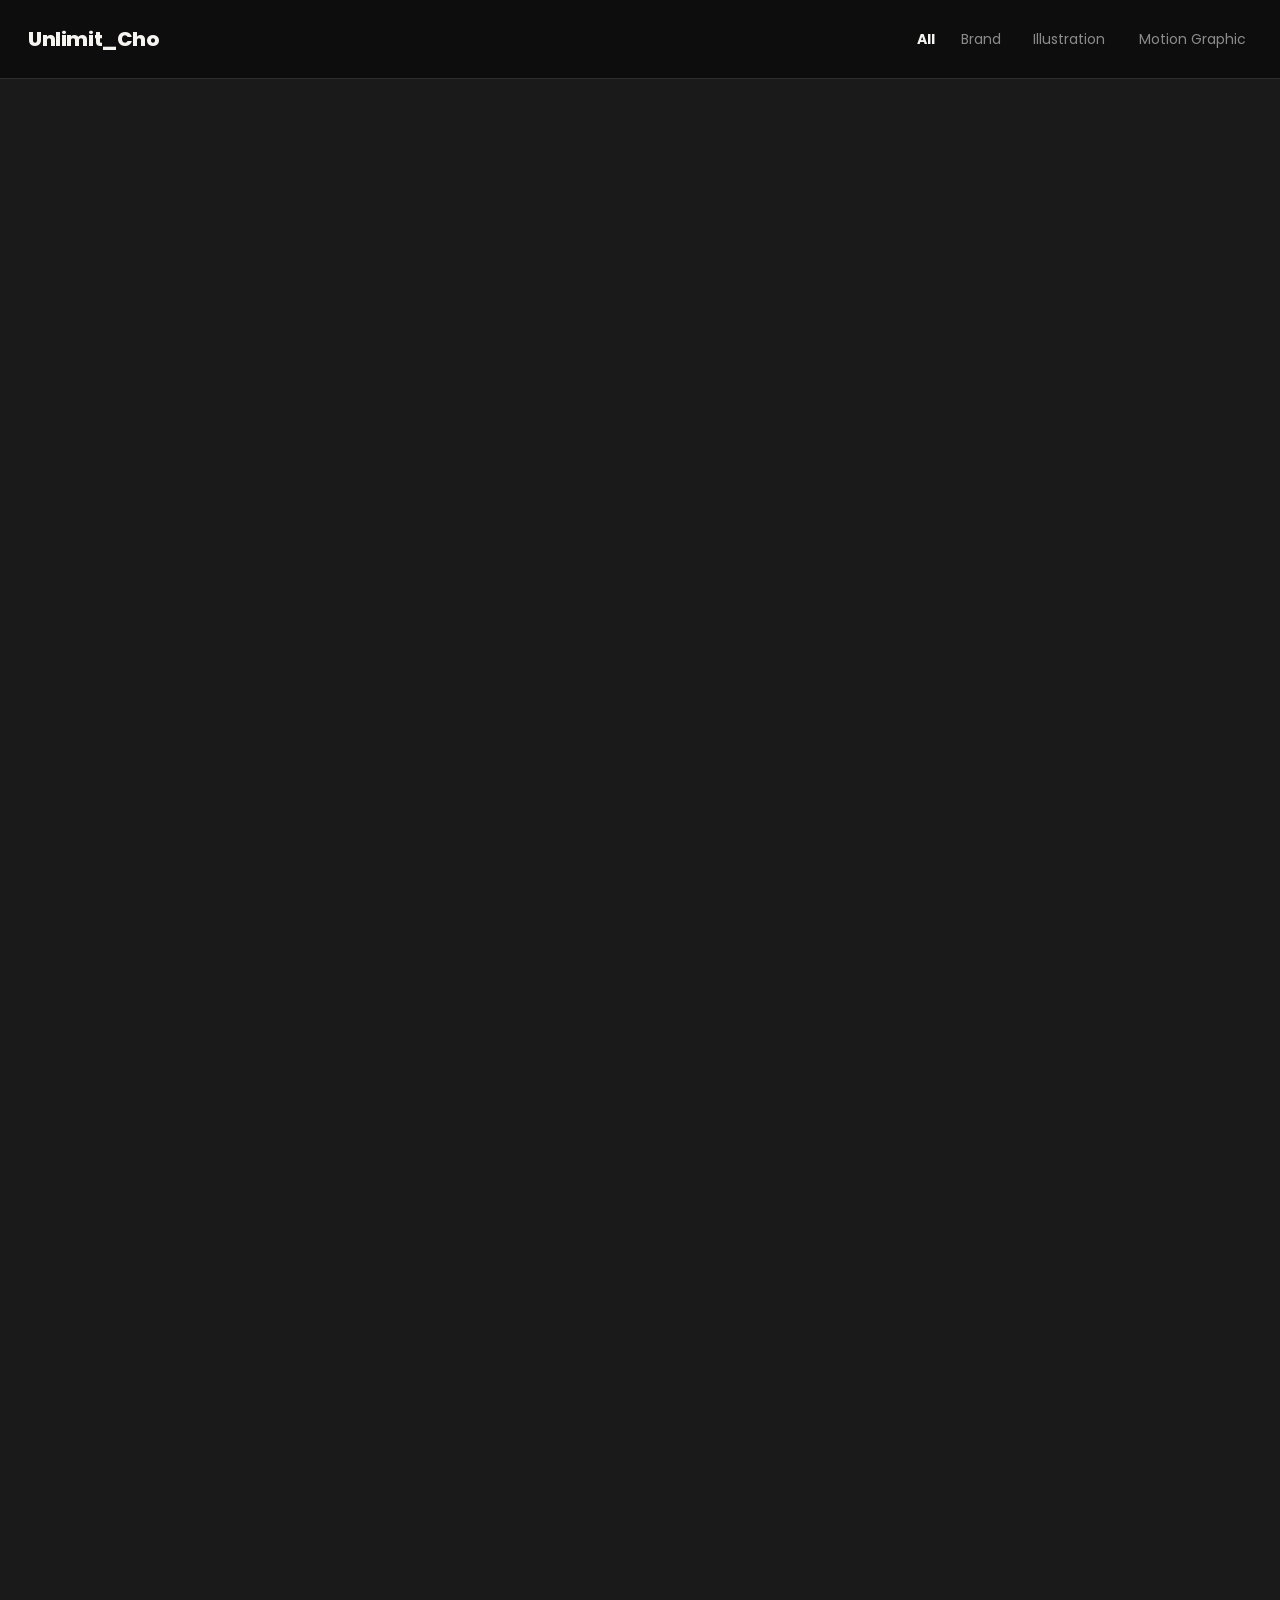
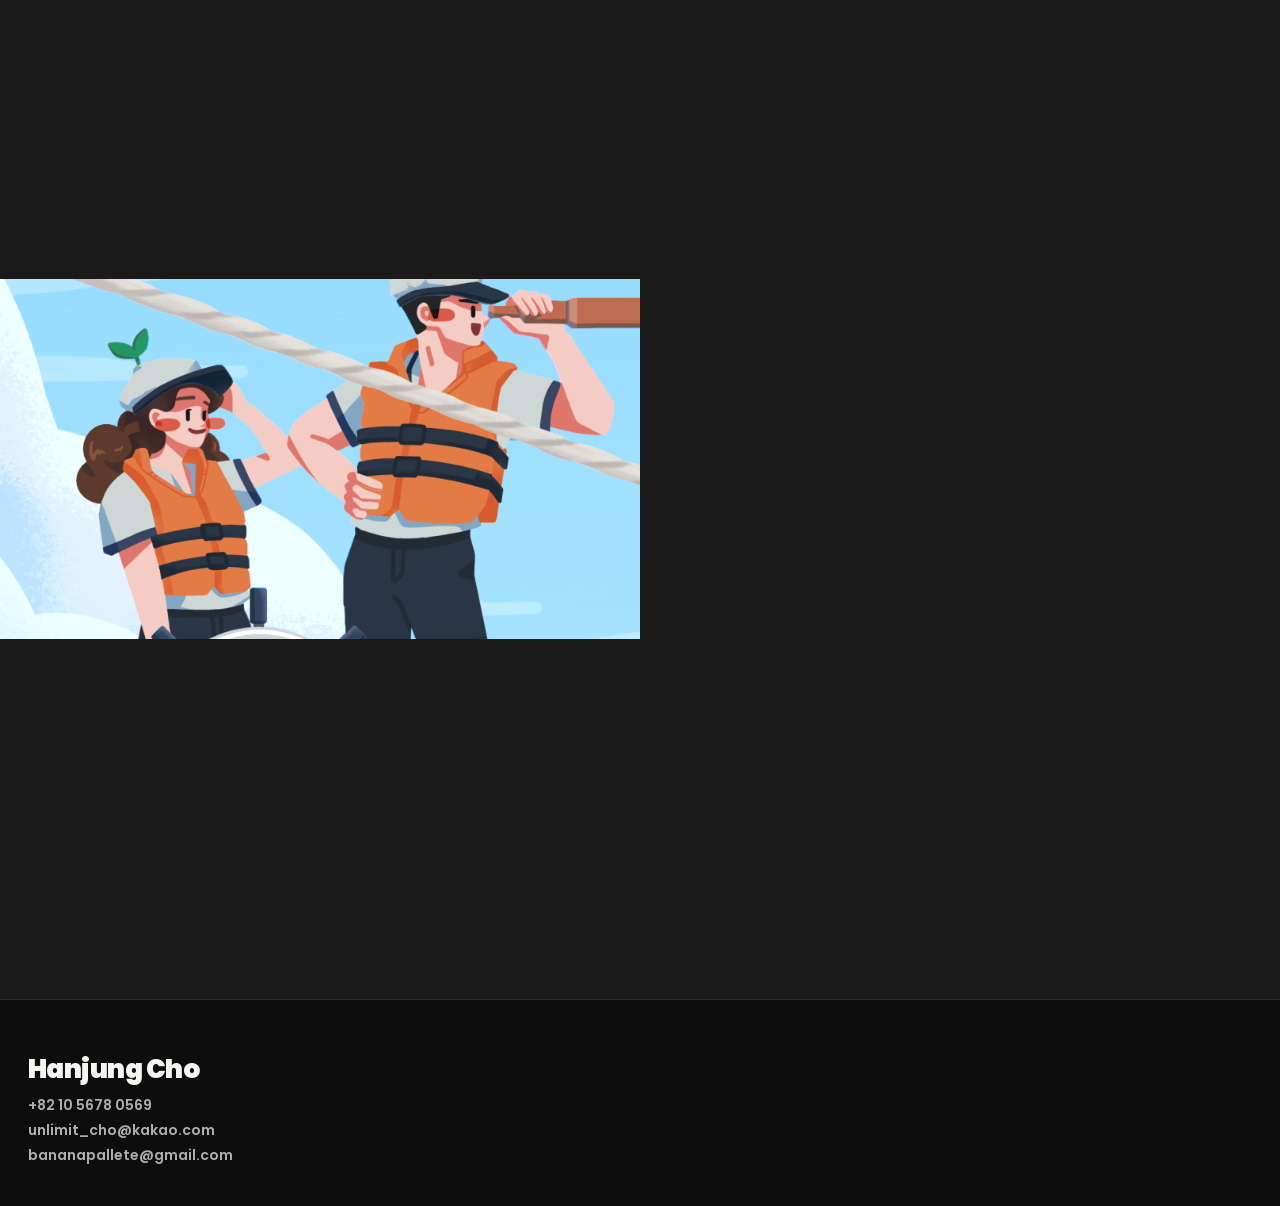
==== index.html @ 2e31bb6b "feat: contentformcontext.com 레퍼런스에 맞춘 다크 테마 갤러리형 리디자인 - 공개 사이트(index/project)를 다크 테마로 전환, body.theme" ====
<!DOCTYPE html>
<html lang="ko">
<head>
<meta charset="UTF-8" />
<meta name="viewport" content="width=device-width, initial-scale=1.0" />
<title>Unlimit_Cho — Portfolio</title>
<link rel="stylesheet" href="style.css" />
</head>
<body class="theme-dark">

<header class="site-header">
  <div class="container">
    <div class="brand">
      <span class="brand-name" id="brandName">Unlimit_Cho</span>
      <span class="brand-role" id="brandRole">Designer</span>
    </div>
    <nav class="tabs" id="tabs"></nav>
  </div>
</header>

<section class="work">
  <div class="work-grid" id="workGrid">
    <div class="empty-state">Loading...</div>
  </div>
</section>

<footer class="site-footer">
  <div class="container footer-grid">
    <div>
      <div class="footer-title" id="footerName">Unlimit_Cho</div>
      <div class="footer-contact" id="footerContact"></div>
    </div>
  </div>
</footer>

<script src="lenis.min.js"></script>
<script src="lenis-init.js"></script>
<script src="blocks.js"></script>
<script src="script.js"></script>
</body>
</html>
---- style.css ----
/* ==========================================================================
   Unlimit_Cho Portfolio — Shared Design System
   미니멀 모노톤 스타일 (Poppins + Pretendard)
   ========================================================================== */

@font-face {
  font-family: "Poppins";
  src: url("fonts/poppins/Poppins-Regular.woff2") format("woff2");
  font-weight: 400;
  font-style: normal;
  font-display: swap;
}
@font-face {
  font-family: "Poppins";
  src: url("fonts/poppins/Poppins-Medium.woff2") format("woff2");
  font-weight: 500;
  font-style: normal;
  font-display: swap;
}
@font-face {
  font-family: "Poppins";
  src: url("fonts/poppins/Poppins-SemiBold.woff2") format("woff2");
  font-weight: 600;
  font-style: normal;
  font-display: swap;
}
@font-face {
  font-family: "Poppins";
  src: url("fonts/poppins/Poppins-Bold.woff2") format("woff2");
  font-weight: 700;
  font-style: normal;
  font-display: swap;
}
@font-face {
  font-family: "Poppins";
  src: url("fonts/poppins/Poppins-ExtraBold.woff2") format("woff2");
  font-weight: 800;
  font-style: normal;
  font-display: swap;
}
@font-face {
  font-family: "Poppins";
  src: url("fonts/poppins/Poppins-Black.woff2") format("woff2");
  font-weight: 900;
  font-style: normal;
  font-display: swap;
}

@font-face {
  font-family: "Pretendard";
  src: url("fonts/pretendard/Pretendard-Regular.woff2") format("woff2");
  font-weight: 400;
  font-style: normal;
  font-display: swap;
}
@font-face {
  font-family: "Pretendard";
  src: url("fonts/pretendard/Pretendard-Medium.woff2") format("woff2");
  font-weight: 500;
  font-style: normal;
  font-display: swap;
}
@font-face {
  font-family: "Pretendard";
  src: url("fonts/pretendard/Pretendard-SemiBold.woff2") format("woff2");
  font-weight: 600;
  font-style: normal;
  font-display: swap;
}
@font-face {
  font-family: "Pretendard";
  src: url("fonts/pretendard/Pretendard-Bold.woff2") format("woff2");
  font-weight: 700;
  font-style: normal;
  font-display: swap;
}
@font-face {
  font-family: "Pretendard";
  src: url("fonts/pretendard/Pretendard-ExtraBold.woff2") format("woff2");
  font-weight: 800;
  font-style: normal;
  font-display: swap;
}
@font-face {
  font-family: "Pretendard";
  src: url("fonts/pretendard/Pretendard-Black.woff2") format("woff2");
  font-weight: 900;
  font-style: normal;
  font-display: swap;
}

:root {
  --ink: #14121a;
  --paper: #faf9f6;
  --paper-soft: #f1efe9;
  --line: rgba(20, 18, 26, 0.12);
  --muted: rgba(20, 18, 26, 0.55);

  /* 카테고리 필터용으로만 쓰는 최소한의 포인트 컬러 */
  --branding: #ff4d6d;
  --illustration: #6c5ce7;
  --motion: #00c2a8;
  --sun: #ffc93c;

  --radius-lg: 28px;
  --radius-md: 18px;
  --radius-sm: 10px;

  --shadow-card: 0 10px 30px rgba(20, 18, 26, 0.08);
  --shadow-pop: 0 20px 50px rgba(20, 18, 26, 0.22);

  --header-h: 78px;

  /* Poppins가 라틴 문자를 담당하고, 한글은 자동으로 Pretendard로 대체됩니다 */
  --font: "Poppins", "Pretendard", "Apple SD Gothic Neo", "Helvetica Neue", Arial, sans-serif;
}

/* 공개 사이트(index/project)는 다크 테마, 관리자 페이지는 기존 라이트 테마 유지 */
body.theme-dark {
  --ink: #f5f4f0;
  --paper: #0d0d0d;
  --paper-soft: #1a1a1a;
  --line: rgba(245, 244, 240, 0.14);
  --muted: rgba(245, 244, 240, 0.55);
}

* { box-sizing: border-box; }

html, body {
  margin: 0;
  padding: 0;
}

body {
  background: var(--paper);
  color: var(--ink);
  font-family: var(--font);
  line-height: 1.5;
  -webkit-font-smoothing: antialiased;
}

a { color: inherit; text-decoration: none; }
img { max-width: 100%; display: block; }
button { font-family: inherit; cursor: pointer; }
input, textarea, select { font-family: inherit; }

::selection { background: var(--sun); color: var(--ink); }

.container {
  max-width: 1350px;
  margin: 0 auto;
  padding: 0 28px;
}

/* ---------------------------------- Header ---------------------------------- */

.site-header {
  position: sticky;
  top: 0;
  z-index: 40;
  background: var(--paper);
  border-bottom: 1px solid var(--line);
}

.site-header .container {
  display: flex;
  align-items: center;
  justify-content: space-between;
  height: var(--header-h);
  gap: 14px;
}

.brand {
  display: flex;
  flex-direction: column;
  line-height: 1.1;
}

.brand-name {
  font-weight: 800;
  font-size: 20px;
  letter-spacing: -0.02em;
  transition: color 0.2s ease;
}

.brand-role {
  font-size: 12px;
  color: var(--muted);
  font-weight: 600;
}

.tabs {
  display: flex;
  align-items: center;
  gap: 22px;
}

.tab {
  border: none;
  background: transparent;
  padding: 6px 0;
  font-weight: 400;
  font-size: 14px;
  color: var(--muted);
  transition: color 0.2s ease, transform 0.15s ease;
  white-space: nowrap;
  flex: none;
}

.tab:hover { transform: translateY(-1px); }

.tab.active { color: var(--ink); }

/* 선택된 메뉴가 볼드체로 자연스럽게 전환되도록 레귤러↔볼드 두 겹을 크로스페이드.
   볼드 글자가 폭을 결정하므로 활성/비활성 전환 시 레이아웃이 흔들리지 않고 겹침도 없음 */
.tab-label {
  position: relative;
  display: inline-block;
  white-space: nowrap;
}

.tab-label .tl-bold {
  font-weight: 700;
  opacity: 0;
  transition: opacity 0.25s ease;
}

.tab-label .tl-reg {
  position: absolute;
  inset: 0;
  font-weight: 400;
  opacity: 1;
  transition: opacity 0.25s ease;
}

.tab.active .tab-label .tl-bold { opacity: 1; }
.tab.active .tab-label .tl-reg { opacity: 0; }

/* ---------------------------------- Work Grid ---------------------------------- */

.work {
  background: var(--paper);
  transition: background 0.2s ease;
}

.work-grid {
  display: grid;
  grid-template-columns: repeat(2, 1fr);
  gap: 0;
}

.card {
  position: relative;
  cursor: pointer;
  overflow: hidden;
}

.card-media {
  aspect-ratio: 16 / 9;
  width: 100%;
  display: flex;
  align-items: center;
  justify-content: center;
  background: var(--paper-soft);
  position: relative;
  overflow: hidden;
}

.card-media img,
.card-media video {
  width: 100%;
  height: 100%;
  object-fit: cover;
  transition: transform 0.5s ease;
}

.card:hover .card-media img,
.card:hover .card-media video {
  transform: scale(1.04);
}

/* 평소엔 이미지만 보이다가, 마우스를 올리면 어두운 스크림 위로 제목·설명이 중앙에 페이드인 */
.card-body {
  position: absolute;
  inset: 0;
  display: flex;
  flex-direction: column;
  align-items: center;
  justify-content: center;
  text-align: center;
  padding: 32px;
  background: rgba(0, 0, 0, 0.55);
  opacity: 0;
  transition: opacity 0.3s ease;
}

.card:hover .card-body { opacity: 1; }

.card-title {
  font-size: 17px;
  font-weight: 700;
  letter-spacing: -0.01em;
  color: #fff;
  margin-bottom: 6px;
}

.card-desc {
  font-size: 13px;
  line-height: 1.5;
  color: rgba(255, 255, 255, 0.7);
  display: -webkit-box;
  -webkit-line-clamp: 2;
  -webkit-box-orient: vertical;
  overflow: hidden;
}

.empty-state {
  padding: 60px 20px;
  text-align: center;
  color: var(--muted);
  font-weight: 600;
  grid-column: 1 / -1;
}

/* ---------------------------------- 상세 페이지 태그 ---------------------------------- */

.modal-tag {
  display: inline-block;
  font-size: 11px;
  font-weight: 700;
  letter-spacing: 0.06em;
  text-transform: uppercase;
  padding: 5px 12px;
  border-radius: 999px;
  border: 1.5px solid var(--line);
  color: var(--muted);
  margin-bottom: 14px;
  background: transparent;
}

/* ---------------------------------- Footer ---------------------------------- */

.site-footer {
  border-top: 1px solid var(--line);
  padding: 50px 0 40px;
}

.footer-grid {
  display: flex;
  flex-wrap: wrap;
  justify-content: space-between;
  gap: 24px;
  align-items: flex-end;
}

.footer-title {
  font-size: 26px;
  font-weight: 900;
  letter-spacing: -0.02em;
  margin-bottom: 6px;
}

.footer-contact {
  display: flex;
  flex-direction: column;
  gap: 4px;
  font-size: 14px;
  font-weight: 600;
  color: color-mix(in srgb, var(--ink) 70%, transparent);
}

.footer-contact a:hover { color: var(--branding); }

.footer-admin-link {
  font-size: 12px;
  color: color-mix(in srgb, var(--ink) 35%, transparent);
  font-weight: 600;
}

.footer-admin-link:hover { color: color-mix(in srgb, var(--ink) 60%, transparent); }

/* ================================================================
   Admin page
   ================================================================ */

.admin-shell {
  min-height: 100vh;
  padding-bottom: 80px;
}

.admin-header {
  position: sticky;
  top: 0;
  z-index: 40;
  background: var(--ink);
  color: var(--paper);
  padding: 18px 0;
}

.admin-header .container {
  display: flex;
  align-items: center;
  justify-content: space-between;
  gap: 16px;
  flex-wrap: wrap;
}

.admin-header h1 {
  font-size: 18px;
  font-weight: 800;
  margin: 0;
}

.admin-actions {
  display: flex;
  gap: 10px;
  flex-wrap: wrap;
}

.btn {
  border: none;
  border-radius: 999px;
  padding: 10px 18px;
  font-weight: 700;
  font-size: 13px;
  transition: transform 0.15s ease, opacity 0.15s ease;
}

.btn:hover { transform: translateY(-1px); }

.btn-primary { background: var(--sun); color: var(--ink); }
.btn-ghost { background: rgba(250, 249, 246, 0.12); color: var(--paper); }
.btn-outline { background: transparent; border: 1.5px solid var(--line); color: var(--ink); }
.btn-danger { background: #fff; color: var(--branding); border: 1.5px solid var(--branding); }
.btn-small { padding: 7px 14px; font-size: 12px; }

.file-btn { position: relative; overflow: hidden; }
.file-btn input[type="file"] {
  position: absolute;
  inset: 0;
  opacity: 0;
  cursor: pointer;
}

.admin-notice {
  margin: 22px 0;
  padding: 16px 20px;
  border-radius: var(--radius-sm);
  background: #fff4d6;
  border: 1px solid #ffd76a;
  font-size: 13px;
  line-height: 1.6;
  font-weight: 600;
}

.admin-section {
  background: #fff;
  border: 1px solid var(--line);
  border-radius: var(--radius-md);
  padding: 26px;
  margin-top: 24px;
}

.admin-section h2 {
  font-size: 15px;
  font-weight: 800;
  margin: 0 0 18px;
  display: flex;
  align-items: center;
  gap: 10px;
}

.dot {
  width: 10px;
  height: 10px;
  border-radius: 50%;
  display: inline-block;
}

.field-row {
  display: grid;
  grid-template-columns: repeat(auto-fit, minmax(220px, 1fr));
  gap: 14px;
  margin-bottom: 14px;
}

.field label {
  display: block;
  font-size: 12px;
  font-weight: 700;
  color: rgba(20, 18, 26, 0.55);
  margin-bottom: 6px;
}

.field input[type="text"],
.field input[type="email"],
.field input[type="tel"],
.field input[type="url"],
.field textarea {
  width: 100%;
  padding: 10px 12px;
  border-radius: var(--radius-sm);
  border: 1.5px solid var(--line);
  background: var(--paper-soft);
  font-size: 14px;
}

.field textarea {
  resize: vertical;
  min-height: 90px;
}

/* ---- 프로젝트 썸네일 카드 그리드 (목록) ---- */

.project-thumb-grid {
  display: grid;
  grid-template-columns: repeat(auto-fill, minmax(160px, 1fr));
  gap: 14px;
  margin-bottom: 14px;
}

.project-thumb-card {
  position: relative;
  border: 1.5px solid var(--line);
  border-radius: var(--radius-sm);
  background: var(--paper-soft);
  cursor: pointer;
  overflow: hidden;
  transition: transform 0.15s ease, box-shadow 0.15s ease;
}

.project-thumb-card:hover {
  transform: translateY(-2px);
  box-shadow: var(--shadow-card);
}

.project-thumb-media {
  aspect-ratio: 4 / 3;
  width: 100%;
  background: #fff;
  display: flex;
  align-items: center;
  justify-content: center;
  color: rgba(20, 18, 26, 0.3);
  font-size: 12px;
  font-weight: 700;
  overflow: hidden;
}

.project-thumb-media img {
  width: 100%;
  height: 100%;
  object-fit: cover;
}

.project-thumb-body {
  padding: 10px 12px 12px;
}

.project-thumb-title {
  font-size: 13px;
  font-weight: 800;
  color: var(--ink);
  overflow: hidden;
  text-overflow: ellipsis;
  white-space: nowrap;
}

.project-thumb-meta {
  font-size: 11px;
  font-weight: 600;
  color: rgba(20, 18, 26, 0.45);
  margin-top: 3px;
}

.project-thumb-delete {
  position: absolute;
  top: 6px;
  right: 6px;
  width: 24px;
  height: 24px;
  border-radius: 50%;
  border: none;
  background: rgba(20, 18, 26, 0.7);
  color: #fff;
  font-size: 12px;
  line-height: 1;
  display: flex;
  align-items: center;
  justify-content: center;
  opacity: 0;
  transition: opacity 0.15s ease;
}

.project-thumb-card:hover .project-thumb-delete { opacity: 1; }

.project-thumb-handle {
  position: absolute;
  top: 6px;
  left: 6px;
  width: 24px;
  height: 24px;
  border-radius: 50%;
  border: none;
  background: rgba(20, 18, 26, 0.7);
  color: #fff;
  font-size: 12px;
  line-height: 1;
  display: flex;
  align-items: center;
  justify-content: center;
  opacity: 0;
  cursor: grab;
  transition: opacity 0.15s ease;
}

.project-thumb-card:hover .project-thumb-handle { opacity: 1; }
.project-thumb-handle:active { cursor: grabbing; }

.project-thumb-card.dragging { opacity: 0.4; }

.project-thumb-card.drag-over {
  border-color: var(--illustration);
  box-shadow: 0 0 0 2px var(--illustration);
}

/* ---- 프로젝트 편집 팝업 ---- */

.admin-modal-overlay {
  position: fixed;
  inset: 0;
  background: rgba(20, 18, 26, 0.55);
  backdrop-filter: blur(4px);
  display: flex;
  align-items: flex-start;
  justify-content: center;
  padding: 40px 20px;
  overflow-y: auto;
  z-index: 200;
}

.admin-modal-overlay.hidden { display: none; }

.admin-modal {
  background: #fff;
  border-radius: var(--radius-lg);
  max-width: 720px;
  width: 100%;
  padding: 32px;
  position: relative;
  box-shadow: var(--shadow-pop);
  margin-bottom: 40px;
}

.admin-modal-close {
  position: absolute;
  top: 18px;
  right: 18px;
  width: 36px;
  height: 36px;
  border-radius: 50%;
  border: none;
  background: var(--paper-soft);
  color: var(--ink);
  font-size: 16px;
  font-weight: 700;
  display: flex;
  align-items: center;
  justify-content: center;
}

.project-card-head {
  display: flex;
  justify-content: space-between;
  align-items: center;
  margin-bottom: 12px;
  gap: 10px;
  padding-right: 40px;
}

.project-card-head strong {
  font-size: 14px;
}

.thumb-row {
  display: flex;
  flex-wrap: wrap;
  gap: 10px;
  margin-top: 10px;
}

.thumb {
  position: relative;
  width: 84px;
  height: 84px;
  border-radius: var(--radius-sm);
  overflow: hidden;
  border: 1.5px solid var(--line);
  background: #fff;
}

.thumb img, .thumb video { width: 100%; height: 100%; object-fit: cover; }

.thumb button {
  position: absolute;
  top: 3px;
  right: 3px;
  width: 20px;
  height: 20px;
  border-radius: 50%;
  border: none;
  background: rgba(20, 18, 26, 0.75);
  color: #fff;
  font-size: 11px;
  line-height: 1;
}

.video-row {
  display: flex;
  align-items: center;
  gap: 10px;
  background: #fff;
  border: 1.5px solid var(--line);
  border-radius: var(--radius-sm);
  padding: 8px 12px;
  margin-top: 8px;
  font-size: 13px;
}

.video-row span { flex: 1; overflow: hidden; text-overflow: ellipsis; white-space: nowrap; }

.add-video-row {
  display: flex;
  gap: 8px;
  margin-top: 10px;
  flex-wrap: wrap;
}

.add-video-row input {
  flex: 1;
  min-width: 200px;
  padding: 9px 12px;
  border-radius: var(--radius-sm);
  border: 1.5px solid var(--line);
  font-size: 13px;
}

.category-block { margin-bottom: 30px; }
.category-block:last-child { margin-bottom: 0; }

.category-block-head {
  display: flex;
  align-items: center;
  gap: 10px;
  margin-bottom: 14px;
}

.category-block-head h3 {
  font-size: 15px;
  font-weight: 800;
  margin: 0;
}

.autosave-status {
  font-size: 12px;
  color: rgba(250, 249, 246, 0.6);
}

/* ---------------------------- 콘텐츠 블록 (공개 사이트) ---------------------------- */

.modal-blocks {
  display: flex;
  flex-direction: column;
  gap: 22px;
  margin-top: 8px;
}

.blk-text {
  margin: 0;
  white-space: pre-wrap;
  line-height: 1.65;
  color: color-mix(in srgb, var(--ink) 80%, transparent);
}

.blk-images-single {
  display: flex;
  flex-direction: column;
  gap: 14px;
}

.blk-images-single img {
  width: 100%;
  border-radius: var(--radius-sm);
  border: 1px solid var(--line);
}

.blk-images-grid {
  display: grid;
  gap: 14px;
}

.blk-grid-2 { grid-template-columns: repeat(2, 1fr); }
.blk-grid-3 { grid-template-columns: repeat(3, 1fr); }
.blk-grid-4 { grid-template-columns: repeat(4, 1fr); }

.blk-images-grid img {
  width: 100%;
  height: 100%;
  aspect-ratio: 1 / 1;
  object-fit: cover;
  border-radius: var(--radius-sm);
  border: 1px solid var(--line);
}

.blk-images-masonry {
  columns: 3;
  column-gap: 14px;
}

.blk-images-masonry > * {
  break-inside: avoid;
  margin-bottom: 14px;
}

.blk-images-masonry img {
  width: 100%;
  display: block;
  border-radius: var(--radius-sm);
  border: 1px solid var(--line);
}

/* 그리드 반응형: 화면이 좁아지면 열 수를 줄이고, 모바일에서는 1열 */
@media (max-width: 1024px) {
  .blk-grid-3, .blk-grid-4 { grid-template-columns: repeat(2, 1fr); }
  .blk-images-masonry { columns: 2; }
}

@media (max-width: 640px) {
  .blk-grid-2, .blk-grid-3, .blk-grid-4 { grid-template-columns: 1fr; }
  .blk-images-masonry { columns: 1; }
  .blk-images-grid img { aspect-ratio: auto; }
}

.blk-slider {
  position: relative;
  overflow: hidden;
  border-radius: var(--radius-sm);
  border: 1px solid var(--line);
  background: var(--paper-soft);
}

.blk-slider-track {
  display: flex;
  align-items: flex-start;
  transition: transform 0.5s ease;
}

.blk-slider-track img {
  flex: 0 0 100%;
  width: 100%;
}

.blk-slider-dots {
  position: absolute;
  bottom: 12px;
  left: 0;
  right: 0;
  display: flex;
  justify-content: center;
  gap: 7px;
}

.blk-slider-dots button {
  width: 9px;
  height: 9px;
  border-radius: 50%;
  border: none;
  padding: 0;
  background: rgba(255, 255, 255, 0.55);
  box-shadow: 0 1px 3px rgba(20, 18, 26, 0.3);
}

.blk-slider-dots button.active { background: #fff; }

.blk-embed iframe {
  width: 100%;
  aspect-ratio: 16 / 9;
  border-radius: var(--radius-sm);
  border: 1px solid var(--line);
  display: block;
}

.blk-embed video {
  width: 100%;
  border-radius: var(--radius-sm);
  border: 1px solid var(--line);
  display: block;
}

/* ---------------------------- 프로젝트 상세 페이지 ---------------------------- */

.proj-topbar {
  position: sticky;
  top: 0;
  z-index: 40;
  background: color-mix(in srgb, var(--paper) 85%, transparent);
  backdrop-filter: blur(10px);
  border-bottom: 1px solid var(--line);
}

.proj-topbar-inner {
  display: flex;
  align-items: center;
  justify-content: space-between;
  height: 64px;
}

.back-link {
  font-weight: 700;
  font-size: 14px;
}

.back-link:hover { color: var(--branding); }

.proj-brand {
  font-weight: 800;
  font-size: 16px;
  letter-spacing: -0.02em;
}

.container-narrow {
  width: 100%;
  max-width: 760px;
  margin: 0 auto;
  padding: 0 24px;
}

.proj-hero-wrap { padding: 48px 0 8px; }

.proj-hero-wrap.proj-hero-dark .proj-title { color: #fff; }
.proj-hero-wrap.proj-hero-dark .modal-tag {
  color: rgba(255, 255, 255, 0.85);
  border-color: rgba(255, 255, 255, 0.35);
}

.proj-hero { padding-top: 0; }

.proj-title {
  font-size: clamp(30px, 5vw, 52px);
  font-weight: 900;
  letter-spacing: -0.02em;
  margin: 12px 0 0;
}

.proj-blocks {
  display: flex;
  flex-direction: column;
  gap: 28px;
  padding: 28px 0 90px;
}

.proj-blocks .empty-state { padding: 80px 20px; }

/* 상세 페이지에서 이미지는 화면 가로를 꽉 채운다 */
.proj-blocks .blk-images-single { gap: 0; }

.proj-blocks .blk-images-single img,
.proj-blocks .blk-images-grid img,
.proj-blocks .blk-images-masonry img,
.proj-blocks .blk-slider {
  border: none;
  border-radius: 0;
}

.proj-blocks .blk-images-grid { gap: 10px; }
.proj-blocks .blk-images-masonry { column-gap: 10px; }
.proj-blocks .blk-images-masonry > * { margin-bottom: 10px; }

/* 상세 페이지에서 영상 임베드도 화면 가로를 꽉 채운다 */
.proj-blocks .blk-embed iframe,
.proj-blocks .blk-embed video {
  border: none;
  border-radius: 0;
}

/* ---------------------------- 블록 에디터 (관리자) ---------------------------- */

.project-summary {
  font-size: 12px;
  font-weight: 600;
  color: rgba(20, 18, 26, 0.45);
}

.mini-label {
  display: block;
  font-size: 12px;
  font-weight: 700;
  color: rgba(20, 18, 26, 0.55);
  margin: 12px 0 6px;
}

.toggle-row {
  display: flex;
  align-items: center;
  justify-content: space-between;
  gap: 10px;
  margin-bottom: 6px;
}

.toggle-row label {
  margin-bottom: 0;
}

/* .field label { display:block } 규칙보다 우선하도록 .field .toggle-switch로 명시 */
.field .toggle-switch,
.toggle-switch {
  display: inline-flex;
  align-items: center;
  gap: 8px;
  margin-bottom: 0;
  cursor: pointer;
  flex: none;
  vertical-align: middle;
}

.toggle-switch input {
  position: absolute;
  opacity: 0;
  width: 0;
  height: 0;
}

.toggle-slider {
  position: relative;
  width: 38px;
  height: 22px;
  border-radius: 999px;
  background: var(--line);
  transition: background 0.15s ease;
  flex: none;
}

.toggle-slider::before {
  content: "";
  position: absolute;
  top: 2px;
  left: 2px;
  width: 18px;
  height: 18px;
  border-radius: 50%;
  background: #fff;
  box-shadow: 0 1px 3px rgba(20, 18, 26, 0.3);
  transition: transform 0.15s ease;
}

.toggle-switch input:checked + .toggle-slider {
  background: var(--ink);
}

.toggle-switch input:checked + .toggle-slider::before {
  transform: translateX(16px);
}

.toggle-text {
  font-size: 12px;
  font-weight: 700;
  color: rgba(20, 18, 26, 0.55);
  white-space: nowrap;
}

.block-list { margin-top: 4px; }

.block-item {
  background: #fff;
  border: 1.5px solid var(--line);
  border-radius: var(--radius-sm);
  padding: 14px;
  margin-top: 10px;
}

.block-item.dragging { opacity: 0.4; }

.block-item.drag-over {
  border-color: var(--illustration);
  box-shadow: 0 -3px 0 0 var(--illustration);
}

.block-head {
  display: flex;
  align-items: center;
  gap: 8px;
  margin-bottom: 10px;
}

.drag-handle {
  border: none;
  background: transparent;
  color: rgba(20, 18, 26, 0.4);
  font-size: 16px;
  padding: 2px 6px;
  border-radius: 6px;
  cursor: grab;
  user-select: none;
}

.drag-handle:hover { background: var(--paper-soft); color: var(--ink); }
.drag-handle:active { cursor: grabbing; }

.block-type-label {
  font-size: 11px;
  font-weight: 800;
  letter-spacing: 0.05em;
  color: rgba(20, 18, 26, 0.45);
}

.block-textarea {
  width: 100%;
  padding: 10px 12px;
  border-radius: var(--radius-sm);
  border: 1.5px solid var(--line);
  background: var(--paper-soft);
  resize: vertical;
  min-height: 80px;
  line-height: 1.6;
}

.block-controls-row {
  display: flex;
  align-items: center;
  gap: 8px;
  flex-wrap: wrap;
  margin-top: 10px;
}

.control-label {
  font-size: 12px;
  font-weight: 700;
  color: rgba(20, 18, 26, 0.55);
}

.size-input {
  width: 64px;
  padding: 7px 8px;
  border: 1.5px solid var(--line);
  border-radius: 8px;
  font-size: 13px;
}

.color-input {
  width: 34px;
  height: 30px;
  border: 1.5px solid var(--line);
  border-radius: 8px;
  padding: 2px;
  background: #fff;
  flex: none;
}

/* 컬러피커 + 헥스 입력 + 스와치를 한 줄로 묶는 색상 조절 필드 */
.color-control {
  display: inline-flex;
  align-items: center;
  gap: 8px;
  flex-wrap: wrap;
}

.hex-input {
  width: 90px;
  padding: 7px 8px;
  border: 1.5px solid var(--line);
  border-radius: 8px;
  font-size: 13px;
  font-family: inherit;
  text-transform: lowercase;
}

.color-swatches {
  display: flex;
  align-items: center;
  gap: 6px;
  margin-left: 4px;
}

.swatch {
  width: 22px;
  height: 22px;
  border-radius: 7px;
  border: 1.5px solid var(--line);
  padding: 0;
  transition: transform 0.12s ease;
}

.swatch:hover { transform: scale(1.15); }

.layout-seg {
  display: inline-flex;
  background: var(--paper-soft);
  border: 1.5px solid var(--line);
  border-radius: 999px;
  padding: 3px;
  gap: 2px;
  margin-bottom: 4px;
}

.layout-seg button {
  border: none;
  background: transparent;
  padding: 6px 14px;
  border-radius: 999px;
  font-size: 12px;
  font-weight: 700;
  color: rgba(20, 18, 26, 0.5);
}

.layout-seg button.active {
  background: var(--ink);
  color: #fff;
}

.drag-handle-mini {
  position: absolute;
  top: 3px;
  left: 3px;
  width: 20px;
  height: 20px;
  border-radius: 6px;
  border: none;
  background: rgba(20, 18, 26, 0.75);
  color: #fff;
  font-size: 10px;
  line-height: 1;
  display: flex;
  align-items: center;
  justify-content: center;
  cursor: grab;
}

.drag-handle-mini:active { cursor: grabbing; }

.add-block-row {
  display: flex;
  gap: 8px;
  flex-wrap: wrap;
  margin-top: 12px;
}

.block-hint {
  margin-top: 8px;
  font-size: 12px;
  font-weight: 600;
  color: rgba(20, 18, 26, 0.5);
}

.embed-input {
  width: 100%;
  padding: 10px 12px;
  border-radius: var(--radius-sm);
  border: 1.5px solid var(--line);
  background: var(--paper-soft);
  font-size: 13px;
}

.summary-input {
  width: 100%;
  padding: 9px 12px;
  border-radius: var(--radius-sm);
  border: 1.5px solid var(--line);
  background: var(--paper-soft);
  font-size: 13px;
}

.seg-row {
  display: flex;
  align-items: center;
  gap: 8px;
  flex-wrap: wrap;
  margin-bottom: 4px;
}

/* ------------------------- 미리보기 · 순서 조절 (관리자) ------------------------- */

.preview-pane {
  background: #fff;
  border: 1.5px solid var(--line);
  border-radius: var(--radius-sm);
  padding: 20px;
  margin-top: 10px;
  display: flex;
  flex-direction: column;
  gap: 16px;
}

.pv-block {
  position: relative;
  border: 1.5px dashed transparent;
  border-radius: 10px;
  padding: 30px 10px 10px;
  transition: border-color 0.15s ease;
}

.pv-block:hover { border-color: var(--line); }
.pv-block.dragging { opacity: 0.4; }

.pv-block.drag-over {
  border-color: var(--illustration);
  box-shadow: 0 -3px 0 0 var(--illustration);
}

.pv-handle {
  position: absolute;
  top: 4px;
  left: 6px;
}

.pv-chip {
  position: absolute;
  top: 9px;
  left: 38px;
  font-size: 10px;
  font-weight: 800;
  letter-spacing: 0.05em;
  color: rgba(20, 18, 26, 0.4);
}

.pv-img-wrap { position: relative; }
.pv-img-wrap.dragging { opacity: 0.4; }

.pv-img-wrap.drag-over img {
  outline: 3px solid var(--illustration);
  outline-offset: -3px;
}

.pv-slider-strip {
  display: flex;
  gap: 10px;
  overflow-x: auto;
  padding-bottom: 6px;
}

.pv-slider-strip .pv-img-wrap { flex: 0 0 180px; }

.pv-slider-strip img {
  width: 100%;
  aspect-ratio: 4 / 3;
  object-fit: cover;
  border-radius: 8px;
  border: 1px solid var(--line);
}

/* ---------------------------- 모바일 반응형 ---------------------------- */

@media (max-width: 640px) {
  :root { --header-h: 48px; }

  .site-header .container {
    flex-direction: row;
    height: var(--header-h);
    padding: 0 16px;
    gap: 10px;
  }
  .brand { flex-direction: row; align-items: baseline; gap: 6px; flex: none; }
  .brand-role { display: none; }
  .brand-name { font-size: 14px; }
  .tabs {
    /* 성장은 하지 않고(=오른쪽으로 붙고) 필요할 때만 줄어들어(=내부 스크롤) */
    flex: 0 1 auto;
    min-width: 0;
    margin-left: auto;
    gap: 14px;
    overflow-x: auto;
    -webkit-overflow-scrolling: touch;
  }
  .tabs::-webkit-scrollbar { display: none; }
  .tab { padding: 6px 0; font-size: 12px; }

  .container { padding: 0 18px; }
  .container-narrow { padding: 0 18px; }
  .work-grid { grid-template-columns: 1fr; }
  .footer-grid { flex-direction: column; align-items: flex-start; }

  /* 관리자 페이지 */
  .admin-section { padding: 16px; }
  .project-card-head { flex-wrap: wrap; }
  .project-card-head input { min-width: 100%; }
  .block-item { padding: 10px; }
  .preview-pane { padding: 12px; }
  .block-controls-row { row-gap: 10px; }
  .project-thumb-grid { grid-template-columns: repeat(auto-fill, minmax(120px, 1fr)); gap: 10px; }
  .admin-modal-overlay { padding: 0; }
  .admin-modal { max-width: 100%; min-height: 100%; border-radius: 0; padding: 24px 16px; margin-bottom: 0; }
}
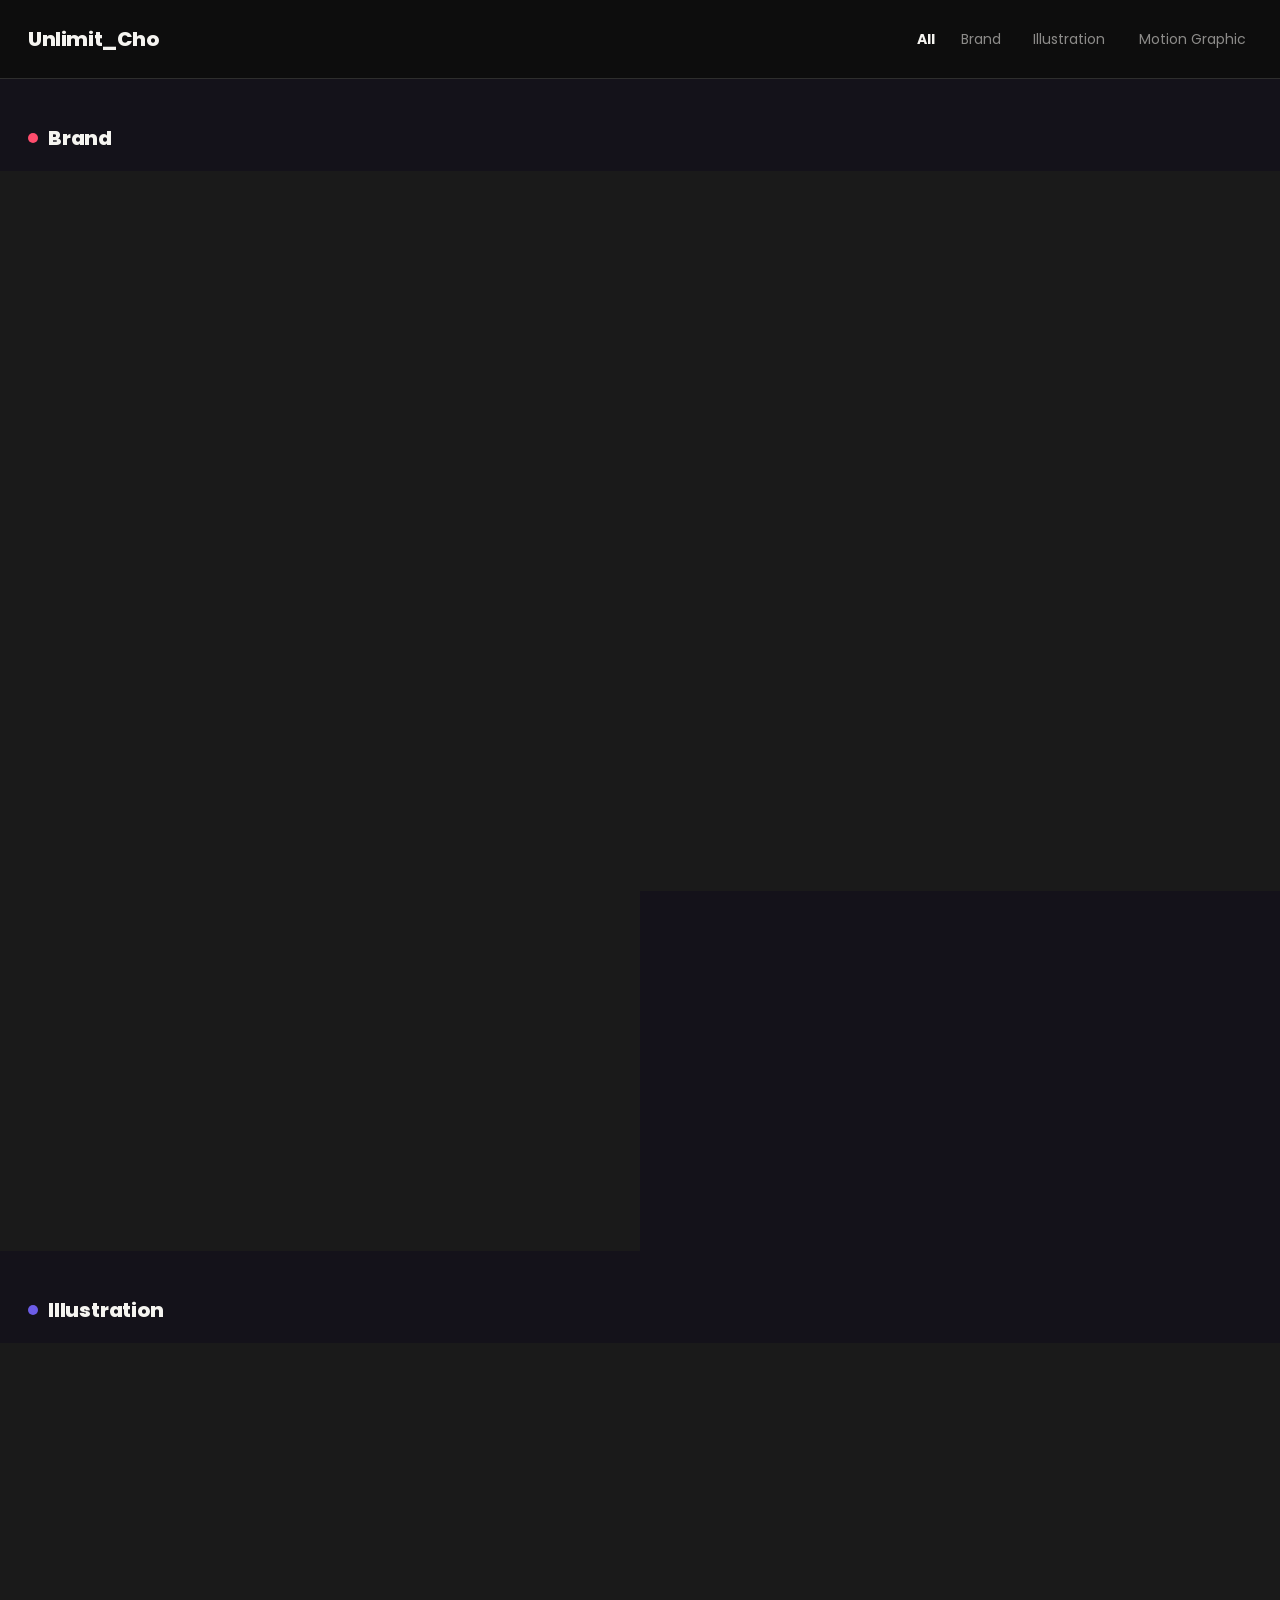
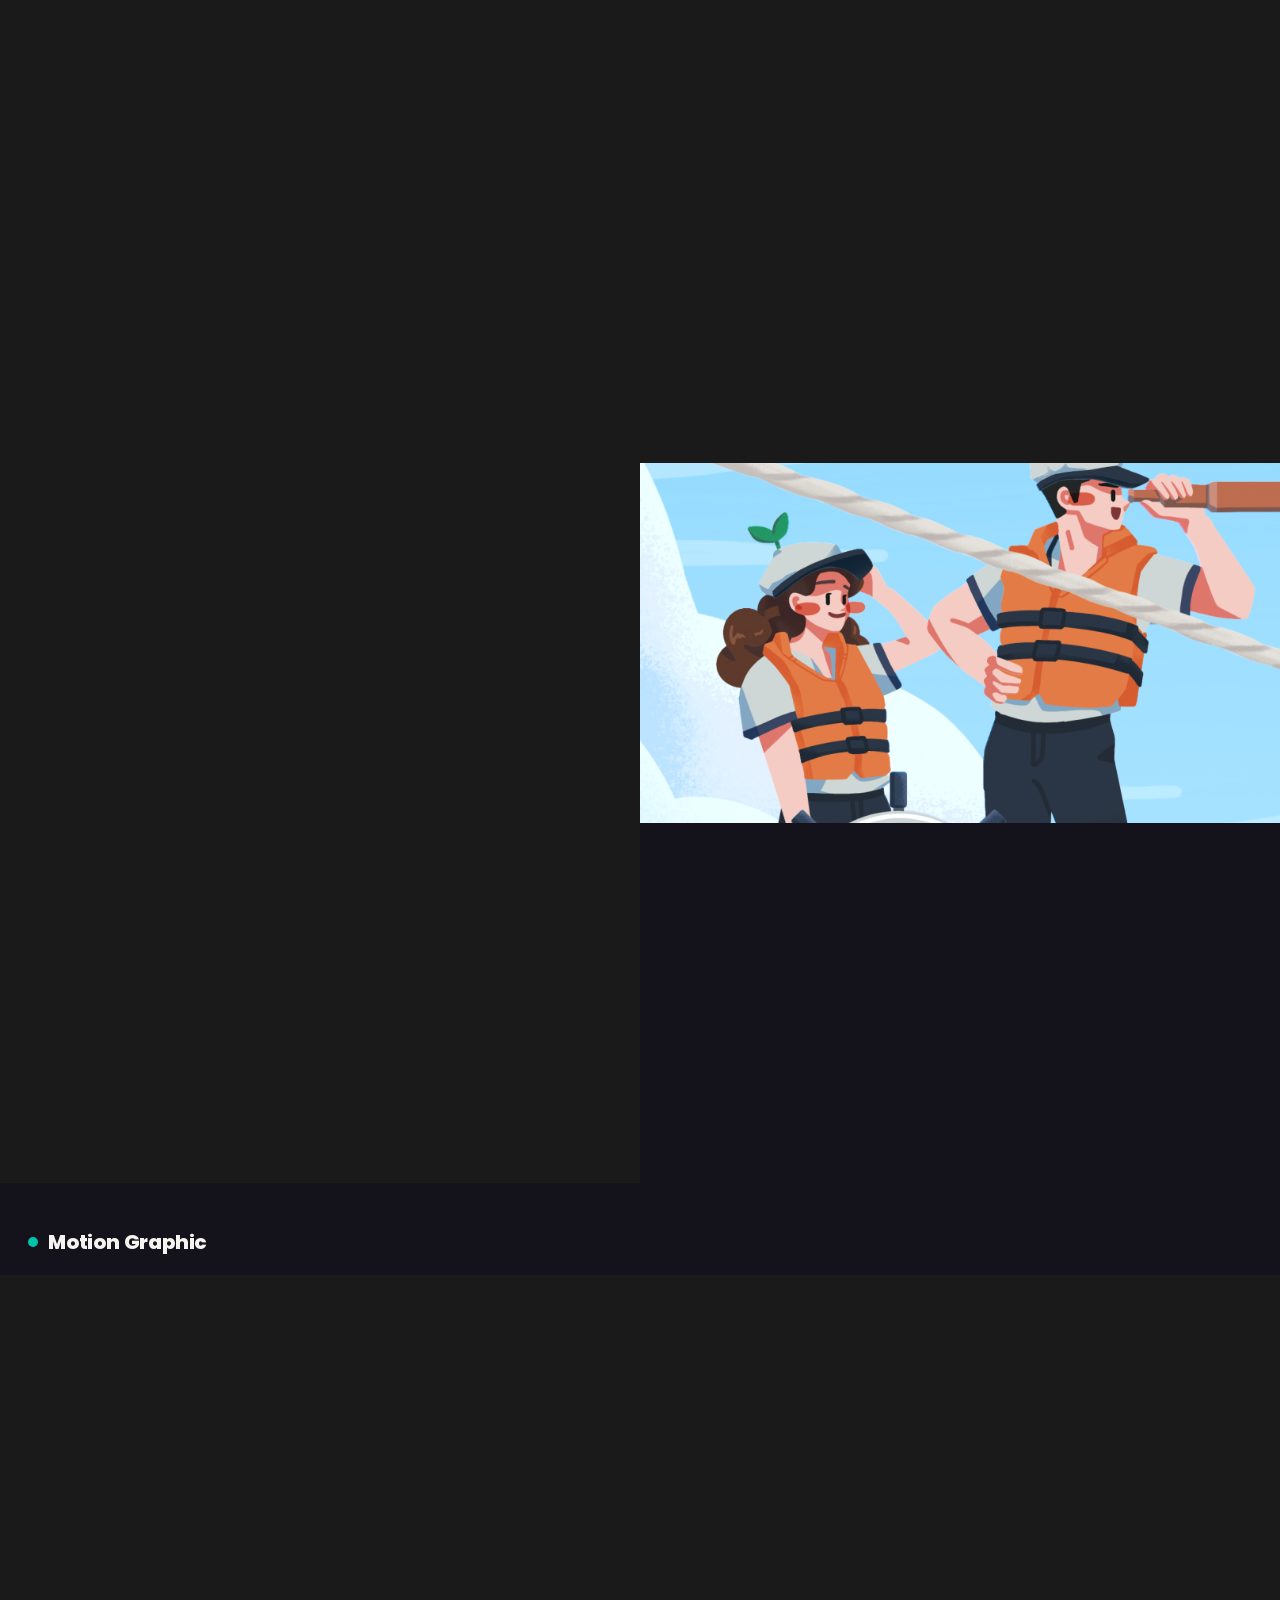
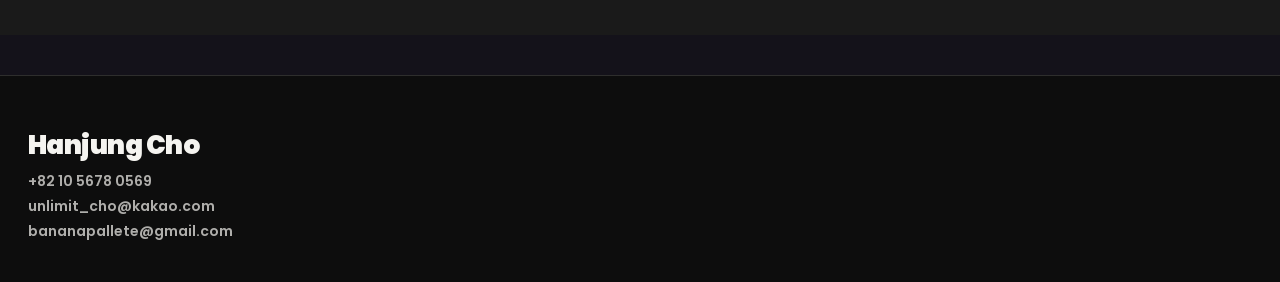
==== commit 0ace9926: "feat: 카테고리별 단(섹션) 구분 + 탭 클릭 시 해당 섹션으로 스크롤 - 홈 화면을 카테고리별 섹션으로 구분: 포인트 색 점 + 카테고리 이름 제목 줄 + 카드 그리드 - 카" ====
--- a/index.html
+++ b/index.html
@@ -19,7 +19,7 @@
 </header>
 
 <section class="work">
-  <div class="work-grid" id="workGrid">
+  <div id="workSections">
     <div class="empty-state">Loading...</div>
   </div>
 </section>
--- a/style.css
+++ b/style.css
@@ -106,6 +106,9 @@
   --radius-md: 18px;
   --radius-sm: 10px;
 
+  /* 카드/패널처럼 배경 위에 살짝 떠 있는 면 */
+  --panel: #ffffff;
+
   --shadow-card: 0 10px 30px rgba(20, 18, 26, 0.08);
   --shadow-pop: 0 20px 50px rgba(20, 18, 26, 0.22);
 
@@ -115,11 +118,12 @@
   --font: "Poppins", "Pretendard", "Apple SD Gothic Neo", "Helvetica Neue", Arial, sans-serif;
 }
 
-/* 공개 사이트(index/project)는 다크 테마, 관리자 페이지는 기존 라이트 테마 유지 */
+/* 공개 사이트(index/project)와 관리자 페이지 모두 같은 다크 테마를 공유 */
 body.theme-dark {
   --ink: #f5f4f0;
   --paper: #0d0d0d;
   --paper-soft: #1a1a1a;
+  --panel: #161616;
   --line: rgba(245, 244, 240, 0.14);
   --muted: rgba(245, 244, 240, 0.55);
 }
@@ -241,7 +245,41 @@
 .work {
   background: var(--paper);
   transition: background 0.2s ease;
-}
+  padding-bottom: 40px;
+}
+
+/* 카테고리별 단(섹션): 제목 줄 + 카드 그리드 */
+.work-section {
+  scroll-margin-top: calc(var(--header-h) + 8px);
+}
+
+.work-section-head {
+  padding: 44px 0 18px;
+}
+
+.work-section-head .container {
+  display: flex;
+  align-items: center;
+  gap: 10px;
+}
+
+.work-section-head h2 {
+  font-size: 20px;
+  font-weight: 800;
+  letter-spacing: -0.01em;
+  margin: 0;
+}
+
+.ws-dot {
+  width: 10px;
+  height: 10px;
+  border-radius: 50%;
+  background: var(--line);
+  flex: none;
+}
+
+/* 관리자 전용: 섹션 머리의 카테고리 설정 버튼 */
+.ws-edit { margin-left: 10px; }
 
 .work-grid {
   display: grid;
@@ -383,33 +421,58 @@
    Admin page
    ================================================================ */
 
-.admin-shell {
-  min-height: 100vh;
-  padding-bottom: 80px;
-}
-
-.admin-header {
+/* 관리자 화면의 모든 입력 요소는 다크 테마 색을 따른다
+   (브라우저 기본값이 흰 배경/검은 글자라 명시가 필요) */
+.admin-body input:not([type="color"]):not([type="file"]):not([type="checkbox"]),
+.admin-body textarea,
+.admin-body select,
+.admin-modal input:not([type="color"]):not([type="file"]):not([type="checkbox"]),
+.admin-modal textarea,
+.admin-modal select {
+  background: var(--paper-soft);
+  color: var(--ink);
+  caret-color: var(--sun);
+}
+
+.admin-body ::placeholder,
+.admin-modal ::placeholder {
+  color: color-mix(in srgb, var(--ink) 35%, transparent);
+}
+
+/* 관리자 전용 유틸 바 — 이 바 아래는 실제 사이트와 동일한 구조 */
+.admin-utilbar {
   position: sticky;
   top: 0;
-  z-index: 40;
-  background: var(--ink);
-  color: var(--paper);
-  padding: 18px 0;
-}
-
-.admin-header .container {
-  display: flex;
-  align-items: center;
-  justify-content: space-between;
-  gap: 16px;
-  flex-wrap: wrap;
-}
-
-.admin-header h1 {
-  font-size: 18px;
-  font-weight: 800;
-  margin: 0;
-}
+  z-index: 60;
+  background: color-mix(in srgb, var(--paper) 92%, transparent);
+  backdrop-filter: blur(10px);
+  border-bottom: 1px solid var(--line);
+}
+
+.admin-utilbar .container {
+  display: flex;
+  align-items: center;
+  gap: 14px;
+  height: 54px;
+  overflow-x: auto;
+}
+
+.admin-utilbar .autosave-status {
+  margin-right: auto;
+  white-space: nowrap;
+  overflow: hidden;
+  text-overflow: ellipsis;
+}
+
+.admin-utilbar .admin-actions {
+  flex-wrap: nowrap;
+  flex: none;
+}
+
+.admin-utilbar .btn { white-space: nowrap; }
+
+/* 사이트 헤더는 유틸 바 바로 아래에 붙어 스크롤 시 함께 고정 */
+.admin-body .site-header { top: 54px; }
 
 .admin-actions {
   display: flex;
@@ -428,10 +491,10 @@
 
 .btn:hover { transform: translateY(-1px); }
 
-.btn-primary { background: var(--sun); color: var(--ink); }
-.btn-ghost { background: rgba(250, 249, 246, 0.12); color: var(--paper); }
+.btn-primary { background: var(--sun); color: #14121a; }
+.btn-ghost { background: color-mix(in srgb, var(--ink) 10%, transparent); color: var(--ink); }
 .btn-outline { background: transparent; border: 1.5px solid var(--line); color: var(--ink); }
-.btn-danger { background: #fff; color: var(--branding); border: 1.5px solid var(--branding); }
+.btn-danger { background: transparent; color: var(--branding); border: 1.5px solid color-mix(in srgb, var(--branding) 55%, transparent); }
 .btn-small { padding: 7px 14px; font-size: 12px; }
 
 .file-btn { position: relative; overflow: hidden; }
@@ -446,19 +509,20 @@
   margin: 22px 0;
   padding: 16px 20px;
   border-radius: var(--radius-sm);
-  background: #fff4d6;
-  border: 1px solid #ffd76a;
+  background: color-mix(in srgb, var(--sun) 10%, var(--paper));
+  border: 1px solid color-mix(in srgb, var(--sun) 40%, transparent);
   font-size: 13px;
   line-height: 1.6;
   font-weight: 600;
 }
 
 .admin-section {
-  background: #fff;
+  background: var(--panel);
   border: 1px solid var(--line);
   border-radius: var(--radius-md);
   padding: 26px;
   margin-top: 24px;
+  transition: border-color 0.2s ease;
 }
 
 .admin-section h2 {
@@ -488,8 +552,9 @@
   display: block;
   font-size: 12px;
   font-weight: 700;
-  color: rgba(20, 18, 26, 0.55);
+  color: var(--muted);
   margin-bottom: 6px;
+  transition: color 0.15s ease;
 }
 
 .field input[type="text"],
@@ -510,6 +575,96 @@
   min-height: 90px;
 }
 
+/* ---- 사이트와 동일한 카드 그리드 위의 관리자 요소 ---- */
+
+/* 커버가 없는 카드에도 제목이 보이도록 (공개 사이트에는 없는 관리자 전용 표시) */
+.card-empty-title {
+  font-size: 14px;
+  font-weight: 700;
+  color: var(--muted);
+  padding: 16px;
+  text-align: center;
+}
+
+.card-edit-hint {
+  margin-top: 10px;
+  font-size: 12px;
+  font-weight: 700;
+  color: rgba(255, 255, 255, 0.55);
+}
+
+/* 카드 위 삭제/드래그 버튼 (호버 시 표시) */
+.admin-card .project-thumb-delete,
+.admin-card .project-thumb-handle {
+  z-index: 2;
+  width: 30px;
+  height: 30px;
+  top: 10px;
+}
+
+.admin-card .project-thumb-delete { right: 10px; }
+.admin-card .project-thumb-handle { left: 10px; }
+
+.admin-card:hover .project-thumb-delete,
+.admin-card:hover .project-thumb-handle { opacity: 1; }
+
+.admin-card.dragging { opacity: 0.4; }
+
+.admin-card.drag-over {
+  outline: 3px solid var(--sun);
+  outline-offset: -3px;
+}
+
+/* "+ 프로젝트 추가" 카드 */
+.card-add {
+  aspect-ratio: 16 / 9;
+  border: 1.5px dashed var(--line);
+  background: transparent;
+  color: var(--muted);
+  font-size: 15px;
+  font-weight: 700;
+  display: flex;
+  align-items: center;
+  justify-content: center;
+  cursor: pointer;
+  transition: border-color 0.15s ease, color 0.15s ease;
+}
+
+.card-add:hover {
+  border-color: var(--sun);
+  color: var(--sun);
+}
+
+/* 탭 옆 관리자 전용 요소 */
+.tab-edit {
+  margin-left: 6px;
+  font-size: 12px;
+  opacity: 0.65;
+}
+
+.tab-add {
+  width: 26px;
+  height: 26px;
+  border: 1.5px dashed var(--line);
+  border-radius: 50%;
+  background: transparent;
+  color: var(--muted);
+  font-size: 14px;
+  font-weight: 700;
+  display: flex;
+  align-items: center;
+  justify-content: center;
+  padding: 0;
+  flex: none;
+  transition: border-color 0.15s ease, color 0.15s ease;
+}
+
+.tab-add:hover {
+  border-color: var(--sun);
+  color: var(--sun);
+  transform: none;
+}
+
 /* ---- 프로젝트 썸네일 카드 그리드 (목록) ---- */
 
 .project-thumb-grid {
@@ -537,11 +692,11 @@
 .project-thumb-media {
   aspect-ratio: 4 / 3;
   width: 100%;
-  background: #fff;
+  background: var(--panel);
   display: flex;
   align-items: center;
   justify-content: center;
-  color: rgba(20, 18, 26, 0.3);
+  color: color-mix(in srgb, var(--ink) 35%, transparent);
   font-size: 12px;
   font-weight: 700;
   overflow: hidden;
@@ -569,7 +724,7 @@
 .project-thumb-meta {
   font-size: 11px;
   font-weight: 600;
-  color: rgba(20, 18, 26, 0.45);
+  color: color-mix(in srgb, var(--ink) 45%, transparent);
   margin-top: 3px;
 }
 
@@ -629,7 +784,7 @@
 .admin-modal-overlay {
   position: fixed;
   inset: 0;
-  background: rgba(20, 18, 26, 0.55);
+  background: rgba(0, 0, 0, 0.65);
   backdrop-filter: blur(4px);
   display: flex;
   align-items: flex-start;
@@ -642,7 +797,8 @@
 .admin-modal-overlay.hidden { display: none; }
 
 .admin-modal {
-  background: #fff;
+  background: var(--panel);
+  border: 1px solid var(--line);
   border-radius: var(--radius-lg);
   max-width: 720px;
   width: 100%;
@@ -652,10 +808,30 @@
   margin-bottom: 40px;
 }
 
+/* 팝업 상단 바: [저장되지 않음 표시] ... [저장 버튼] [닫기 버튼] */
+.admin-modal-topbar {
+  display: flex;
+  align-items: center;
+  justify-content: flex-end;
+  gap: 10px;
+  margin-bottom: 12px;
+}
+
+.admin-modal-savestate {
+  margin-right: auto;
+  font-size: 12px;
+  font-weight: 700;
+  color: var(--sun);
+  opacity: 0;
+  transition: opacity 0.15s ease;
+  overflow: hidden;
+  text-overflow: ellipsis;
+  white-space: nowrap;
+}
+
+.admin-modal-savestate.visible { opacity: 1; }
+
 .admin-modal-close {
-  position: absolute;
-  top: 18px;
-  right: 18px;
   width: 36px;
   height: 36px;
   border-radius: 50%;
@@ -667,6 +843,7 @@
   display: flex;
   align-items: center;
   justify-content: center;
+  flex: none;
 }
 
 .project-card-head {
@@ -675,7 +852,6 @@
   align-items: center;
   margin-bottom: 12px;
   gap: 10px;
-  padding-right: 40px;
 }
 
 .project-card-head strong {
@@ -696,7 +872,7 @@
   border-radius: var(--radius-sm);
   overflow: hidden;
   border: 1.5px solid var(--line);
-  background: #fff;
+  background: var(--panel);
 }
 
 .thumb img, .thumb video { width: 100%; height: 100%; object-fit: cover; }
@@ -719,7 +895,7 @@
   display: flex;
   align-items: center;
   gap: 10px;
-  background: #fff;
+  background: var(--panel);
   border: 1.5px solid var(--line);
   border-radius: var(--radius-sm);
   padding: 8px 12px;
@@ -763,7 +939,7 @@
 
 .autosave-status {
   font-size: 12px;
-  color: rgba(250, 249, 246, 0.6);
+  color: var(--muted);
 }
 
 /* ---------------------------- 콘텐츠 블록 (공개 사이트) ---------------------------- */
@@ -988,14 +1164,14 @@
 .project-summary {
   font-size: 12px;
   font-weight: 600;
-  color: rgba(20, 18, 26, 0.45);
+  color: color-mix(in srgb, var(--ink) 45%, transparent);
 }
 
 .mini-label {
   display: block;
   font-size: 12px;
   font-weight: 700;
-  color: rgba(20, 18, 26, 0.55);
+  color: var(--muted);
   margin: 12px 0 6px;
 }
 
@@ -1064,18 +1240,19 @@
 .toggle-text {
   font-size: 12px;
   font-weight: 700;
-  color: rgba(20, 18, 26, 0.55);
+  color: var(--muted);
   white-space: nowrap;
 }
 
 .block-list { margin-top: 4px; }
 
 .block-item {
-  background: #fff;
+  background: var(--panel);
   border: 1.5px solid var(--line);
   border-radius: var(--radius-sm);
   padding: 14px;
   margin-top: 10px;
+  transition: border-color 0.15s ease, box-shadow 0.15s ease;
 }
 
 .block-item.dragging { opacity: 0.4; }
@@ -1095,7 +1272,7 @@
 .drag-handle {
   border: none;
   background: transparent;
-  color: rgba(20, 18, 26, 0.4);
+  color: color-mix(in srgb, var(--ink) 45%, transparent);
   font-size: 16px;
   padding: 2px 6px;
   border-radius: 6px;
@@ -1110,7 +1287,8 @@
   font-size: 11px;
   font-weight: 800;
   letter-spacing: 0.05em;
-  color: rgba(20, 18, 26, 0.45);
+  color: color-mix(in srgb, var(--ink) 50%, transparent);
+  transition: color 0.15s ease;
 }
 
 .block-textarea {
@@ -1135,7 +1313,7 @@
 .control-label {
   font-size: 12px;
   font-weight: 700;
-  color: rgba(20, 18, 26, 0.55);
+  color: var(--muted);
 }
 
 .size-input {
@@ -1152,7 +1330,7 @@
   border: 1.5px solid var(--line);
   border-radius: 8px;
   padding: 2px;
-  background: #fff;
+  background: var(--panel);
   flex: none;
 }
 
@@ -1209,12 +1387,12 @@
   border-radius: 999px;
   font-size: 12px;
   font-weight: 700;
-  color: rgba(20, 18, 26, 0.5);
+  color: color-mix(in srgb, var(--ink) 55%, transparent);
 }
 
 .layout-seg button.active {
   background: var(--ink);
-  color: #fff;
+  color: var(--paper);
 }
 
 .drag-handle-mini {
@@ -1248,7 +1426,7 @@
   margin-top: 8px;
   font-size: 12px;
   font-weight: 600;
-  color: rgba(20, 18, 26, 0.5);
+  color: color-mix(in srgb, var(--ink) 55%, transparent);
 }
 
 .embed-input {
@@ -1279,8 +1457,9 @@
 
 /* ------------------------- 미리보기 · 순서 조절 (관리자) ------------------------- */
 
+/* 실제 사이트와 같은 배경 위에서 미리보기 (관리자도 다크 테마라 --paper가 곧 사이트 배경) */
 .preview-pane {
-  background: #fff;
+  background: var(--paper);
   border: 1.5px solid var(--line);
   border-radius: var(--radius-sm);
   padding: 20px;
@@ -1319,7 +1498,7 @@
   font-size: 10px;
   font-weight: 800;
   letter-spacing: 0.05em;
-  color: rgba(20, 18, 26, 0.4);
+  color: color-mix(in srgb, var(--ink) 45%, transparent);
 }
 
 .pv-img-wrap { position: relative; }
@@ -1345,6 +1524,87 @@
   object-fit: cover;
   border-radius: 8px;
   border: 1px solid var(--line);
+}
+
+/* ------------------- 지금 수정 중인 부분 표시 (관리자) ------------------- */
+
+/* 포커스된 입력창: 노란 포인트 컬러로 테두리 강조 */
+.admin-body input[type="text"]:focus,
+.admin-body input[type="email"]:focus,
+.admin-body input[type="tel"]:focus,
+.admin-body input[type="url"]:focus,
+.admin-body input[type="number"]:focus,
+.admin-body textarea:focus,
+.admin-modal input[type="text"]:focus,
+.admin-modal input[type="number"]:focus,
+.admin-modal textarea:focus {
+  outline: none;
+  border-color: var(--sun) !important;
+  box-shadow: 0 0 0 3px color-mix(in srgb, var(--sun) 22%, transparent);
+}
+
+/* 포커스된 입력창의 라벨도 함께 밝아짐 */
+.field:focus-within > label { color: var(--sun); }
+
+/* 지금 편집 중인 블록 카드 강조 */
+.block-item:focus-within {
+  border-color: var(--sun);
+  box-shadow: 0 0 0 3px color-mix(in srgb, var(--sun) 14%, transparent);
+}
+
+.block-item:focus-within .block-type-label { color: var(--sun); }
+
+/* 편집 중인 섹션(프로필/카테고리)의 테두리도 살짝 강조 */
+.admin-section:focus-within {
+  border-color: color-mix(in srgb, var(--sun) 45%, var(--line));
+}
+
+/* 화면 하단에 떠 있는 "수정 중 · 위치" 안내 칩 */
+.editing-indicator {
+  position: fixed;
+  left: 20px;
+  bottom: 20px;
+  z-index: 400;
+  display: flex;
+  align-items: center;
+  gap: 9px;
+  max-width: calc(100vw - 40px);
+  background: var(--ink);
+  color: var(--paper);
+  padding: 10px 18px 10px 14px;
+  border-radius: 999px;
+  font-size: 12px;
+  font-weight: 700;
+  box-shadow: var(--shadow-pop);
+  opacity: 0;
+  transform: translateY(10px);
+  pointer-events: none;
+  transition: opacity 0.2s ease, transform 0.2s ease;
+}
+
+.editing-indicator.visible {
+  opacity: 1;
+  transform: none;
+}
+
+.editing-indicator .ei-dot {
+  width: 8px;
+  height: 8px;
+  border-radius: 50%;
+  background: var(--sun);
+  flex: none;
+  animation: ei-pulse 1.4s ease-in-out infinite;
+}
+
+.editing-indicator .ei-text {
+  overflow: hidden;
+  text-overflow: ellipsis;
+  white-space: nowrap;
+}
+
+@keyframes ei-pulse {
+  0%, 100% { transform: scale(1); opacity: 1; }
+  50% { transform: scale(1.35); opacity: 0.55; }
 }
 
 /* ---------------------------- 모바일 반응형 ---------------------------- */
@@ -1376,10 +1636,13 @@
   .container { padding: 0 18px; }
   .container-narrow { padding: 0 18px; }
   .work-grid { grid-template-columns: 1fr; }
+  .work-section-head { padding: 28px 0 12px; }
+  .work-section-head h2 { font-size: 17px; }
   .footer-grid { flex-direction: column; align-items: flex-start; }
 
   /* 관리자 페이지 */
-  .admin-section { padding: 16px; }
+  .admin-utilbar .container { height: 48px; gap: 10px; padding: 0 16px; }
+  .admin-body .site-header { top: 48px; }
   .project-card-head { flex-wrap: wrap; }
   .project-card-head input { min-width: 100%; }
   .block-item { padding: 10px; }
@@ -1388,4 +1651,5 @@
   .project-thumb-grid { grid-template-columns: repeat(auto-fill, minmax(120px, 1fr)); gap: 10px; }
   .admin-modal-overlay { padding: 0; }
   .admin-modal { max-width: 100%; min-height: 100%; border-radius: 0; padding: 24px 16px; margin-bottom: 0; }
-}
+  .editing-indicator { left: 12px; bottom: 12px; max-width: calc(100vw - 24px); font-size: 11px; }
+}
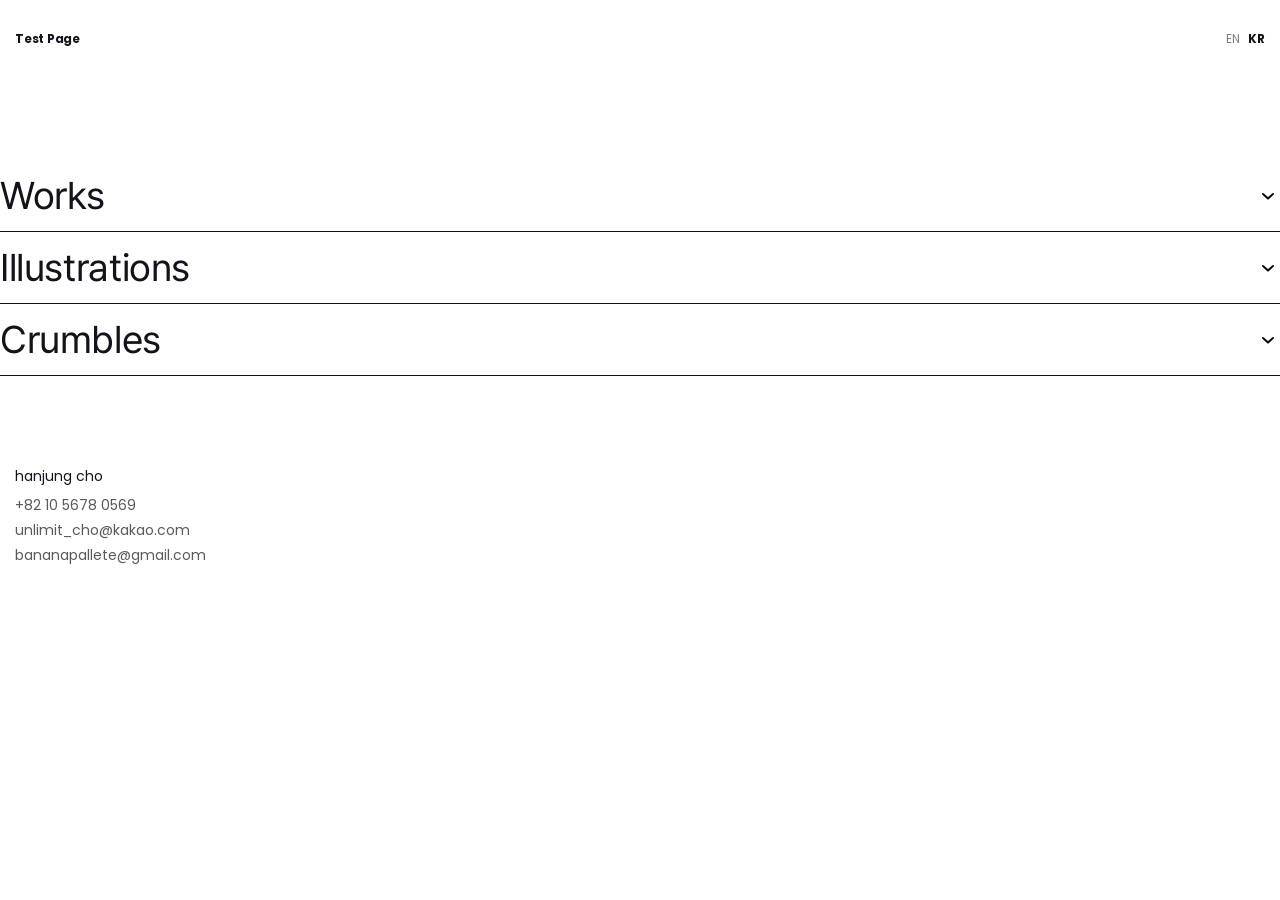
==== commit 8ace904f: "feat: 홈화면을 Figma 디자인에 맞춰 아코디언 카테고리 리스트로 리디자인 카테고리를 항상 펼쳐진 섹션으로 보여주던 방식 대신, 이름 줄을 누르면 그 아래로 프로젝트 그리드가" ====
--- a/index.html
+++ b/index.html
@@ -6,7 +6,7 @@
 <title>Unlimit_Cho — Portfolio</title>
 <link rel="stylesheet" href="style.css" />
 </head>
-<body class="theme-dark">
+<body>
 
 <header class="site-header">
   <div class="container">
@@ -14,12 +14,18 @@
       <span class="brand-name" id="brandName">Unlimit_Cho</span>
       <span class="brand-role" id="brandRole">Designer</span>
     </div>
-    <nav class="tabs" id="tabs"></nav>
+    <div class="lang-switch" id="langSwitch">
+      <button type="button" class="lang-btn" data-lang="en">EN</button>
+      <button type="button" class="lang-btn active" data-lang="kr">KR</button>
+    </div>
   </div>
 </header>
 
 <section class="work">
-  <div id="workSections">
+  <div class="container">
+    <p class="site-bio" id="siteBio" hidden></p>
+  </div>
+  <div class="acc-list" id="workSections">
     <div class="empty-state">Loading...</div>
   </div>
 </section>
--- a/style.css
+++ b/style.css
@@ -90,11 +90,11 @@
 }
 
 :root {
-  --ink: #14121a;
-  --paper: #faf9f6;
-  --paper-soft: #f1efe9;
-  --line: rgba(20, 18, 26, 0.12);
-  --muted: rgba(20, 18, 26, 0.55);
+  --ink: #101011;
+  --paper: #f4f7fa;
+  --paper-soft: #eaeaea;
+  --line: rgba(16, 16, 17, 0.12);
+  --muted: rgba(16, 16, 17, 0.55);
 
   /* 카테고리 필터용으로만 쓰는 최소한의 포인트 컬러 */
   --branding: #ff4d6d;
@@ -105,6 +105,13 @@
   --radius-lg: 28px;
   --radius-md: 18px;
   --radius-sm: 10px;
+  /* 레이아웃 값. 관리자에서 조절하면 JS가 이 값들을 바꾼다 */
+  --side: 28px;
+  --wrap: 1350px;
+  /* 상세 화면의 상단 메뉴 전용 (홈 값을 따라간다) */
+  --side-menu: 28px;
+  --wrap-menu: 1350px;
+  --card-gap: 0px;
 
   /* 카드/패널처럼 배경 위에 살짝 떠 있는 면 */
   --panel: #ffffff;
@@ -141,6 +148,8 @@
   font-family: var(--font);
   line-height: 1.5;
   -webkit-font-smoothing: antialiased;
+  /* 콘텐츠 배경색 전환이 갑자기가 아니라 서서히 일어나도록 */
+  transition: background-color 0.65s ease, color 0.65s ease;
 }
 
 a { color: inherit; text-decoration: none; }
@@ -151,19 +160,21 @@
 ::selection { background: var(--sun); color: var(--ink); }
 
 .container {
-  max-width: 1350px;
+  max-width: var(--wrap);
   margin: 0 auto;
-  padding: 0 28px;
+  padding: 0 var(--side);
 }
 
 /* ---------------------------------- Header ---------------------------------- */
 
+/* 배경은 본문(body)과 같은 색. 화면에 붙어 따라다니므로 투명하게 두면
+   아래 내용이 비쳐 글자가 겹쳐 보이기 때문에 같은 색을 직접 칠한다. */
 .site-header {
   position: sticky;
   top: 0;
   z-index: 40;
-  background: var(--paper);
-  border-bottom: 1px solid var(--line);
+  background: var(--chrome, var(--paper));
+  transition: background-color 0.65s ease;
 }
 
 .site-header .container {
@@ -181,17 +192,36 @@
 }
 
 .brand-name {
-  font-weight: 800;
-  font-size: 20px;
+  font-weight: 700;
+  font-size: 12px;
   letter-spacing: -0.02em;
   transition: color 0.2s ease;
 }
 
-.brand-role {
+/* 디자인에는 로고 아래 부제가 없다. 관리자 헤더도 실제 사이트와 같은
+   마크업을 재사용하므로, 여기서 감추면 두 화면이 함께 맞는다. */
+.brand-role { display: none; }
+
+/* ---------------------------------- 언어 전환 ---------------------------------- */
+
+.lang-switch {
+  display: flex;
+  align-items: center;
+  gap: 8px;
   font-size: 12px;
+}
+
+.lang-btn {
+  border: none;
+  background: transparent;
+  padding: 0;
+  font-family: "Poppins", "Pretendard", "Apple SD Gothic Neo", sans-serif;
+  font-size: 12px;
+  font-weight: 400;
   color: var(--muted);
-  font-weight: 600;
-}
+}
+
+.lang-btn.active { font-weight: 700; color: var(--ink); }
 
 .tabs {
   display: flex;
@@ -203,6 +233,9 @@
   border: none;
   background: transparent;
   padding: 6px 0;
+  /* 카테고리 이름은 Poppins로 고정 (한글은 Pretendard로 넘어간다) */
+  font-family: "Poppins", "Pretendard", "Apple SD Gothic Neo", sans-serif;
+  letter-spacing: -0.02em;
   font-weight: 400;
   font-size: 14px;
   color: var(--muted);
@@ -215,8 +248,8 @@
 
 .tab.active { color: var(--ink); }
 
-/* 선택된 메뉴가 볼드체로 자연스럽게 전환되도록 레귤러↔볼드 두 겹을 크로스페이드.
-   볼드 글자가 폭을 결정하므로 활성/비활성 전환 시 레이아웃이 흔들리지 않고 겹침도 없음 */
+/* 카테고리 이름은 레귤러 두께로 통일하고, 선택 여부는 색으로만 구분한다.
+   두 겹 크로스페이드 구조는 그대로 두어 레이아웃이 흔들리지 않게 유지 */
 .tab-label {
   position: relative;
   display: inline-block;
@@ -224,7 +257,7 @@
 }
 
 .tab-label .tl-bold {
-  font-weight: 700;
+  font-weight: 400;
   opacity: 0;
   transition: opacity 0.25s ease;
 }
@@ -257,40 +290,246 @@
   padding: 44px 0 18px;
 }
 
+/* 섹션 머리를 생략한 경우(카테고리 하나) 그만큼의 위 여백을 섹션이 대신 갖는다 */
+.work-section-bare {
+  padding-top: 44px;
+}
+
 .work-section-head .container {
   display: flex;
   align-items: center;
   gap: 10px;
 }
 
+/* 바디에 표시되는 카테고리 이름 (입력한 대소문자를 그대로 유지) */
 .work-section-head h2 {
+  font-family: "Poppins", "Pretendard", "Apple SD Gothic Neo", sans-serif;
   font-size: 20px;
-  font-weight: 800;
-  letter-spacing: -0.01em;
+  font-weight: 400;
+  letter-spacing: -0.02em;
   margin: 0;
-}
-
-.ws-dot {
-  width: 10px;
-  height: 10px;
-  border-radius: 50%;
-  background: var(--line);
-  flex: none;
 }
 
 /* 관리자 전용: 섹션 머리의 카테고리 설정 버튼 */
 .ws-edit { margin-left: 10px; }
+
+/* ---------------------------------- 홈 소개문 ---------------------------------- */
+
+.site-bio {
+  max-width: 560px;
+  margin: 0;
+  padding-top: 32px;
+  font-family: "Poppins", "Pretendard", "Apple SD Gothic Neo", sans-serif;
+  font-size: 12px;
+  line-height: 1.6;
+  letter-spacing: -0.01em;
+  color: var(--ink);
+  white-space: pre-line;
+}
+
+.site-bio[hidden] { display: none; }
+
+/* ------------------------------- 카테고리 아코디언 -------------------------------
+   평소엔 이름 줄만 보이고, 누르면 그 줄 바로 아래로 프로젝트 그리드가 펼쳐진다.
+   한 번에 하나만 열리도록 script.js가 다른 항목을 함께 접는다. */
+
+.acc-list { padding-top: 82px; }
+
+.acc-item { border-bottom: 0.5px solid var(--ink); }
+
+.acc-head {
+  display: flex;
+  align-items: center;
+  justify-content: space-between;
+  gap: 16px;
+  width: 100%;
+  border: none;
+  background: transparent;
+  padding: 13px 0;
+  text-align: left;
+  color: var(--ink);
+}
+
+.acc-head-text {
+  display: flex;
+  align-items: baseline;
+  gap: 5px;
+  min-width: 0;
+}
+
+.acc-name {
+  font-family: "Pretendard", "Apple SD Gothic Neo", sans-serif;
+  font-size: clamp(22px, 3vw, 40px);
+  font-weight: 400;
+  letter-spacing: -0.01em;
+  white-space: nowrap;
+  overflow: hidden;
+  text-overflow: ellipsis;
+}
+
+.acc-sub {
+  font-family: "Poppins", "Pretendard", "Apple SD Gothic Neo", sans-serif;
+  font-size: 15px;
+  font-weight: 400;
+  opacity: 0.5;
+  white-space: nowrap;
+}
+
+.acc-chevron {
+  width: 24px;
+  height: 24px;
+  flex: none;
+  transition: transform 0.3s ease;
+}
+
+/* 다크 배경(--ink가 밝은색)에서도 화살표가 보이도록 이미지 자체를 반전시킨다 */
+body.bg-takeover:not(.bg-takeover-light) .acc-chevron { filter: invert(1); }
+
+.acc-item.open .acc-chevron { transform: rotate(180deg); }
+
+/* 높이를 모르는 콘텐츠를 부드럽게 접고 펴는 기법. grid-template-rows: 0fr↔1fr
+   트랜지션이 더 깔끔하지만 일부 브라우저에서 트랙 높이가 0으로 무너지는
+   렌더링 버그가 있어, 열 때 JS가 실제 높이를 재서 max-height로 넣어준다
+   (script.js의 아코디언 클릭 핸들러 참고). */
+.acc-panel {
+  max-height: 0;
+  overflow: hidden;
+  transition: max-height 0.4s ease;
+}
+
+.acc-item .work-grid { padding-top: 5px; padding-bottom: 24px; }
+
+/* 화면 끝에 붙지 않도록 좌우 여백을 준다. 헤더·섹션 제목·푸터가 쓰는
+   .container 와 같은 폭·여백이라 카드가 브랜드명·제목과 같은 선에서 시작한다. */
+.work-grid,
+.proj-blocks {
+  width: 100%;
+  max-width: var(--wrap);
+  margin-left: auto;
+  margin-right: auto;
+  padding-left: var(--side);
+  padding-right: var(--side);
+}
 
 .work-grid {
   display: grid;
   grid-template-columns: repeat(2, 1fr);
-  gap: 0;
+  gap: var(--card-gap);
 }
 
 .card {
   position: relative;
   cursor: pointer;
   overflow: hidden;
+  /* 카드 폭을 기준(cqw)으로 글자 크기를 잡아, 화면이 좁아져도 비율이 유지된다 */
+  container-type: inline-size;
+}
+
+/* 마우스를 올리면 커버가 어두워진다. 이 판 하나만 어둡게 하고
+   그 위에 제목·설명을 얹는다 (관리자 카드는 글자 없이 이 판만 쓴다).
+   관리자 카드의 삭제·드래그 버튼은 z-index로 이 위에 뜬다. */
+.card::after {
+  content: "";
+  position: absolute;
+  inset: 0;
+  background: rgba(0, 0, 0, 0.85);
+  opacity: 0;
+  pointer-events: none;
+  transition: opacity 0.3s ease;
+}
+
+.card:hover::after { opacity: 1; }
+
+/* 어두워진 판 위에 뜨는 제목·설명 (공개 사이트에만 있다) */
+.card-body {
+  position: absolute;
+  inset: 0;
+  z-index: 1;
+  display: flex;
+  flex-direction: column;
+  align-items: center;
+  justify-content: center;
+  text-align: center;
+  padding: 32px;
+  opacity: 0;
+  pointer-events: none;
+  transition: opacity 0.3s ease;
+}
+
+.card:hover .card-body { opacity: 1; }
+
+/* 디자인 기준: 661px 폭 카드에서 제목 44.05px / 설명 12px / 태그 10px */
+.card-title {
+  font-family: "Poppins", "Pretendard", "Apple SD Gothic Neo", sans-serif;
+  font-size: clamp(16px, 6.66cqw, 44px);
+  font-weight: 500;
+  line-height: 1.39;
+  letter-spacing: -0.02em;
+  color: #fff;
+  margin-bottom: 4px;
+}
+
+.card-desc {
+  font-family: "Pretendard", "Apple SD Gothic Neo", sans-serif;
+  font-size: clamp(10px, 1.82cqw, 12px);
+  line-height: 1.39;
+  letter-spacing: -0.02em;
+  color: #fff;
+  display: -webkit-box;
+  -webkit-line-clamp: 2;
+  -webkit-box-orient: vertical;
+  overflow: hidden;
+}
+
+/* 사용 툴 태그 (알약) */
+.card-tags {
+  display: flex;
+  flex-wrap: wrap;
+  align-items: center;
+  justify-content: center;
+  gap: 5px;
+  margin-top: 14px;
+}
+
+.card-tag {
+  padding: 4px 13px;
+  border-radius: 70px;
+  border: 1px solid rgba(255, 255, 255, 0.35);
+  background: rgba(255, 255, 255, 0.15);
+  font-family: "Poppins", "Pretendard", "Apple SD Gothic Neo", sans-serif;
+  font-size: clamp(9px, 1.51cqw, 10px);
+  line-height: 1.39;
+  letter-spacing: -0.02em;
+  color: #fff;
+  white-space: nowrap;
+}
+
+/* ------------------------------ 툴 아이콘 (공용) ------------------------------
+   크기는 쓰는 쪽에서 정하고, 안쪽 그림은 비율로 자리를 잡는다.
+   모서리 반경도 디자인 비율(5.052 / 28.125 = 17.96%)을 따른다. */
+
+.tool-icon {
+  position: relative;
+  display: block;
+  width: 100%;
+  height: 100%;
+  border-radius: 17.96%;
+  overflow: hidden;
+}
+
+.tool-icon-leaf {
+  position: absolute;
+  overflow: hidden;
+}
+
+.tool-icon-leaf img {
+  position: absolute;
+  inset: 0;
+  width: 100%;
+  height: 100%;
+  max-width: none;
+  object-fit: cover;
+  pointer-events: none;
 }
 
 .card-media {
@@ -318,40 +557,6 @@
 }
 
 /* 평소엔 이미지만 보이다가, 마우스를 올리면 어두운 스크림 위로 제목·설명이 중앙에 페이드인 */
-.card-body {
-  position: absolute;
-  inset: 0;
-  display: flex;
-  flex-direction: column;
-  align-items: center;
-  justify-content: center;
-  text-align: center;
-  padding: 32px;
-  background: rgba(0, 0, 0, 0.55);
-  opacity: 0;
-  transition: opacity 0.3s ease;
-}
-
-.card:hover .card-body { opacity: 1; }
-
-.card-title {
-  font-size: 17px;
-  font-weight: 700;
-  letter-spacing: -0.01em;
-  color: #fff;
-  margin-bottom: 6px;
-}
-
-.card-desc {
-  font-size: 13px;
-  line-height: 1.5;
-  color: rgba(255, 255, 255, 0.7);
-  display: -webkit-box;
-  -webkit-line-clamp: 2;
-  -webkit-box-orient: vertical;
-  overflow: hidden;
-}
-
 .empty-state {
   padding: 60px 20px;
   text-align: center;
@@ -362,24 +567,10 @@
 
 /* ---------------------------------- 상세 페이지 태그 ---------------------------------- */
 
-.modal-tag {
-  display: inline-block;
-  font-size: 11px;
-  font-weight: 700;
-  letter-spacing: 0.06em;
-  text-transform: uppercase;
-  padding: 5px 12px;
-  border-radius: 999px;
-  border: 1.5px solid var(--line);
-  color: var(--muted);
-  margin-bottom: 14px;
-  background: transparent;
-}
-
 /* ---------------------------------- Footer ---------------------------------- */
 
 .site-footer {
-  border-top: 1px solid var(--line);
+  background: var(--chrome, var(--paper));
   padding: 50px 0 40px;
 }
 
@@ -391,11 +582,12 @@
   align-items: flex-end;
 }
 
+/* 이름과 연락처는 같은 크기·같은 두께로 두고, 색 하나로만 위계를 준다.
+   두께와 크기를 함께 키우면 푸터가 본문보다 무거워 보인다. */
 .footer-title {
-  font-size: 26px;
-  font-weight: 900;
-  letter-spacing: -0.02em;
-  margin-bottom: 6px;
+  font-size: 14px;
+  font-weight: 400;
+  margin-bottom: 8px;
 }
 
 .footer-contact {
@@ -403,19 +595,72 @@
   flex-direction: column;
   gap: 4px;
   font-size: 14px;
-  font-weight: 600;
+  font-weight: 400;
   color: color-mix(in srgb, var(--ink) 70%, transparent);
 }
 
 .footer-contact a:hover { color: var(--branding); }
 
 .footer-admin-link {
-  font-size: 12px;
+  font-size: 14px;
   color: color-mix(in srgb, var(--ink) 35%, transparent);
-  font-weight: 600;
+  font-weight: 400;
 }
 
 .footer-admin-link:hover { color: color-mix(in srgb, var(--ink) 60%, transparent); }
+
+/* --------- 프로젝트 배경색: 그 프로젝트를 여는 동안 전체 배경이 서서히 바뀐다 --------- */
+
+/* 배경이 켜져 있는 동안에는 페이지의 기본 배경(--paper) 대신 인라인 색이 쓰인다.
+   본문 영역들이 자기 배경으로 덮어버리지 않도록 투명 처리 */
+body.bg-takeover .work,
+body.bg-takeover .proj-main,
+body.bg-takeover .site-footer {
+  background: transparent;
+}
+
+/* 밝은 색으로 덮었을 때는 글자·선을 어두운 쪽으로 뒤집어 대비를 유지
+   (.preview-light 는 관리자 미리보기에서 같은 규칙을 쓰기 위한 것) */
+body.bg-takeover-light,
+.preview-light {
+  --ink: #14121a;
+  --paper: #faf9f6;
+  --paper-soft: #f1efe9;
+  --line: rgba(20, 18, 26, 0.12);
+  --muted: rgba(20, 18, 26, 0.55);
+}
+
+/* 배경 전환에 맞춰 글자색도 서서히 따라오도록 */
+.proj-title,
+.back-link,
+.proj-brand,
+.footer-title,
+.footer-contact,
+.blk-text {
+  transition: color 0.65s ease;
+}
+
+/* ---------------------- 스크롤 리빌: 화면에 들어오면 슬라이드 인 ---------------------- */
+
+.reveal {
+  opacity: 0;
+  transform: translateY(48px);
+  transition: opacity 0.7s ease-in, transform 0.7s ease-in;
+  will-change: opacity, transform;
+}
+
+.reveal.reveal-in {
+  opacity: 1;
+  transform: none;
+}
+
+@media (prefers-reduced-motion: reduce) {
+  .reveal {
+    opacity: 1;
+    transform: none;
+    transition: none;
+  }
+}
 
 /* ================================================================
    Admin page
@@ -423,10 +668,12 @@
 
 /* 관리자 화면의 모든 입력 요소는 다크 테마 색을 따른다
    (브라우저 기본값이 흰 배경/검은 글자라 명시가 필요) */
-.admin-body input:not([type="color"]):not([type="file"]):not([type="checkbox"]),
+/* 글자를 넣는 칸에만 해당한다. 슬라이더 막대는 자기 배경으로 채움 정도를
+   그리므로 여기서 덮어쓰면 막대가 통째로 가려진다. */
+.admin-body input:not([type="color"]):not([type="file"]):not([type="checkbox"]):not([type="range"]),
 .admin-body textarea,
 .admin-body select,
-.admin-modal input:not([type="color"]):not([type="file"]):not([type="checkbox"]),
+.admin-modal input:not([type="color"]):not([type="file"]):not([type="checkbox"]):not([type="range"]),
 .admin-modal textarea,
 .admin-modal select {
   background: var(--paper-soft);
@@ -444,17 +691,32 @@
   position: sticky;
   top: 0;
   z-index: 60;
-  background: color-mix(in srgb, var(--paper) 92%, transparent);
+  background: color-mix(in srgb, var(--ui-bg, var(--paper)) 92%, transparent);
   backdrop-filter: blur(10px);
-  border-bottom: 1px solid var(--line);
+  border-bottom: 1px solid var(--ui-line, var(--line));
+}
+
+/* 관리자 전용 줄(유틸 바·설정 판·경고 배너)은 사이트의 --side를 따르지 않는다.
+   좌우 여백 슬라이더가 이 안에 있어서, 값을 바꿀 때마다 슬라이더 자체가
+   옆으로 밀려 끄는 손잡이가 커서에서 벗어나기 때문이다. */
+.admin-utilbar .container,
+.admin-panel .container,
+.admin-stale .container {
+  max-width: 1350px;
+  padding-left: 28px;
+  padding-right: 28px;
 }
 
 .admin-utilbar .container {
   display: flex;
   align-items: center;
   gap: 14px;
-  height: 54px;
-  overflow-x: auto;
+  min-height: 54px;
+  /* 가로 스크롤을 두면 "더보기" 메뉴가 바 밖으로 못 나오고 잘린다.
+     버튼을 넷으로 줄인 만큼, 좁은 화면에서는 스크롤 대신 줄을 바꾼다. */
+  flex-wrap: wrap;
+  padding-top: 8px;
+  padding-bottom: 8px;
 }
 
 .admin-utilbar .autosave-status {
@@ -471,6 +733,245 @@
 
 .admin-utilbar .btn { white-space: nowrap; }
 
+/* ------------------------- "더보기" 드롭다운 메뉴 -------------------------
+   가끔 쓰는 항목을 담아 유틸 바의 버튼 수를 줄인다. */
+.menu-wrap { position: relative; flex: none; }
+
+/* 토큰이 없을 때만 버튼 오른쪽 위에 점을 붙여, 메뉴를 열지 않아도 알 수 있다 */
+.menu-wrap .has-alert::after {
+  content: "";
+  position: absolute;
+  top: 3px;
+  right: 3px;
+  width: 6px;
+  height: 6px;
+  border-radius: 50%;
+  background: var(--branding);
+}
+
+.menu-wrap .btn { position: relative; }
+.menu-wrap .menu-open { background: color-mix(in srgb, var(--ink) 16%, transparent); }
+
+.menu {
+  position: absolute;
+  top: calc(100% + 6px);
+  right: 0;
+  z-index: 70;
+  min-width: 210px;
+  padding: 6px;
+  border-radius: 12px;
+  border: 1px solid var(--ui-line, var(--line));
+  background: var(--ui-surface, var(--panel));
+  box-shadow: 0 12px 32px rgba(0, 0, 0, 0.4);
+}
+
+.menu[hidden] { display: none; }
+
+.menu-item {
+  position: relative;
+  overflow: hidden;
+  display: block;
+  width: 100%;
+  padding: 9px 12px;
+  border: none;
+  border-radius: 8px;
+  background: transparent;
+  color: var(--ink);
+  font-size: 13px;
+  font-weight: 500;
+  text-align: left;
+  white-space: nowrap;
+  transition: background 0.15s ease;
+}
+
+.menu-item:hover { background: color-mix(in srgb, var(--ink) 9%, transparent); }
+
+.menu-sep {
+  height: 1px;
+  margin: 5px 8px;
+  background: var(--ui-line, var(--line));
+}
+
+/* --------------------- 관리자 화면 색 (토스풍 파랑 계열) ---------------------
+   강조색 한 곳만 갈아끼우면 버튼·슬라이더 손잡이·포커스 표시가 함께 따라온다.
+   미리보기 안의 공개 화면 색(--ink/--paper/--line)은 건드리지 않아,
+   관리자에서 보는 모습이 실제 사이트와 어긋나지 않는다. */
+.admin-body {
+  --sun: #3182f6;
+  --sun-strong: #1b64da;
+  --on-sun: #ffffff;
+  /* 관리자 판·바탕에만 쓰는 색 (공개 화면 토큰과 이름을 나눠 섞이지 않게 한다) */
+  --ui-bg: #15171c;
+  --ui-surface: #1e222a;
+  --ui-line: rgba(233, 236, 240, 0.13);
+}
+
+/* 관리자 자체 UI(유틸 바·설정 판·경고·팝업·잠금)는 항상 어두운 자기 색을 지킨다.
+   홈 배경색을 밝게 잡으면 body 에 bg-takeover-light 가 붙어 공개 화면 토큰이
+   어두운 글자로 뒤집히는데, 그 뒤집힘이 관리자 바까지 번지면 어두운 바에
+   어두운 글자가 얹혀 읽을 수 없게 되기 때문이다. 미리보기 영역은 그대로 둔다. */
+.admin-utilbar,
+.admin-panel,
+.admin-stale,
+.admin-modal-overlay,
+.admin-gate {
+  --ink: #f5f4f0;
+  --paper: #0d0d0d;
+  --paper-soft: #1a1a1a;
+  --panel: #161616;
+  --line: rgba(245, 244, 240, 0.14);
+  --muted: rgba(245, 244, 240, 0.55);
+}
+
+/* ------------------------------ 관리자 잠금 화면 ------------------------------ */
+
+.admin-gate {
+  position: fixed;
+  inset: 0;
+  z-index: 999;
+  display: flex;
+  align-items: center;
+  justify-content: center;
+  padding: 28px;
+  background: var(--paper);
+}
+
+.admin-gate[hidden] { display: none; }
+
+body.gate-locked { overflow: hidden; }
+
+.admin-gate-card {
+  width: min(100%, 420px);
+  display: flex;
+  flex-direction: column;
+  gap: 12px;
+  padding: 32px;
+  border: 1px solid var(--line);
+  border-radius: 14px;
+  background: var(--panel);
+}
+
+.admin-gate-card h1 {
+  margin: 0;
+  font-size: 20px;
+  font-weight: 500;
+  letter-spacing: 0.02em;
+}
+
+.admin-gate-sub {
+  margin: 0;
+  color: var(--muted);
+  font-size: 13px;
+}
+
+.admin-gate-card input[type="password"],
+.admin-gate-card input[type="text"] {
+  width: 100%;
+  padding: 11px 13px;
+  border: 1px solid var(--line);
+  border-radius: 9px;
+  background: var(--paper-soft);
+  color: var(--ink);
+  font-size: 14px;
+}
+
+.admin-gate-card input[hidden] { display: none; }
+
+.admin-gate-setup,
+.admin-gate-note {
+  margin: 0;
+  font-size: 12px;
+  line-height: 1.7;
+  color: var(--muted);
+}
+
+.admin-gate-setup p { margin: 0 0 6px; }
+.admin-gate-setup code {
+  padding: 1px 5px;
+  border-radius: 4px;
+  background: var(--paper-soft);
+  font-size: 11px;
+}
+
+.admin-gate-msg {
+  margin: 0;
+  min-height: 16px;
+  font-size: 12px;
+  color: #ff7a8a;
+}
+
+.admin-gate-hash[hidden] { display: none; }
+
+.admin-gate-hash label {
+  display: block;
+  margin-bottom: 5px;
+  font-size: 11px;
+  color: var(--muted);
+}
+
+.admin-gate-hash input {
+  font-family: ui-monospace, SFMono-Regular, Menlo, monospace;
+  font-size: 11px;
+}
+
+.admin-gate-note {
+  padding-top: 4px;
+  border-top: 1px solid var(--line);
+}
+
+/* 접었다 펴는 설정 판 — 팝업과 달리 아래 화면이 그대로 보인다 */
+.admin-panel {
+  border-bottom: 1px solid var(--line);
+  background: var(--panel);
+}
+
+.admin-panel[hidden] { display: none; }
+
+.admin-panel .container { padding-top: 18px; padding-bottom: 22px; }
+
+.admin-panel-head {
+  display: flex;
+  align-items: center;
+  gap: 10px;
+  margin-bottom: 14px;
+}
+
+.admin-panel-head strong { font-size: 14px; }
+.admin-panel-head .admin-modal-savestate { margin-right: auto; }
+
+/* 오래된 임시저장으로 사이트를 덮어쓰기 전에 띄우는 경고 배너 */
+.admin-stale {
+  background: #4a2b00;
+  border-bottom: 1px solid #7a4a00;
+  color: #ffe6bf;
+}
+
+.admin-stale[hidden] { display: none; }
+
+.admin-stale .container {
+  display: flex;
+  align-items: center;
+  gap: 14px;
+  padding: 12px 28px;
+}
+
+.admin-stale-msg {
+  margin-right: auto;
+  font-size: 13px;
+  line-height: 1.6;
+}
+
+.admin-stale-actions {
+  display: flex;
+  gap: 8px;
+  flex: none;
+}
+
+@media (max-width: 720px) {
+  .admin-stale .container { flex-direction: column; align-items: stretch; }
+  .admin-stale-actions { justify-content: flex-end; }
+}
+
 /* 사이트 헤더는 유틸 바 바로 아래에 붙어 스크롤 시 함께 고정 */
 .admin-body .site-header { top: 54px; }
 
@@ -482,63 +983,47 @@
 
 .btn {
   border: none;
-  border-radius: 999px;
-  padding: 10px 18px;
-  font-weight: 700;
+  border-radius: 10px;
+  padding: 10px 16px;
+  font-weight: 600;
   font-size: 13px;
-  transition: transform 0.15s ease, opacity 0.15s ease;
-}
-
-.btn:hover { transform: translateY(-1px); }
-
-.btn-primary { background: var(--sun); color: #14121a; }
-.btn-ghost { background: color-mix(in srgb, var(--ink) 10%, transparent); color: var(--ink); }
-.btn-outline { background: transparent; border: 1.5px solid var(--line); color: var(--ink); }
-.btn-danger { background: transparent; color: var(--branding); border: 1.5px solid color-mix(in srgb, var(--branding) 55%, transparent); }
-.btn-small { padding: 7px 14px; font-size: 12px; }
+  /* 떠오르는 대신 색으로 반응한다 — 줄지어 있을 때 흔들려 보이지 않는다 */
+  transition: background 0.15s ease, border-color 0.15s ease, color 0.15s ease;
+}
+
+.btn-primary { background: var(--sun); color: var(--on-sun, #14121a); }
+.btn-primary:hover { background: var(--sun-strong, var(--sun)); }
+
+.btn-ghost { background: color-mix(in srgb, var(--ink) 8%, transparent); color: var(--ink); }
+.btn-ghost:hover { background: color-mix(in srgb, var(--ink) 14%, transparent); }
+
+.btn-outline { background: transparent; border: 1px solid var(--ui-line, var(--line)); color: var(--ink); }
+.btn-outline:hover { border-color: color-mix(in srgb, var(--sun) 60%, transparent); color: var(--sun); }
+
+.btn-danger { background: transparent; color: var(--branding); border: 1px solid color-mix(in srgb, var(--branding) 45%, transparent); }
+.btn-danger:hover { background: color-mix(in srgb, var(--branding) 12%, transparent); }
+
+/* 키보드로 옮겨 다닐 때의 표시도 강조색을 따른다 (기본 흰 테두리 대신) */
+.admin-body .btn:focus-visible,
+.admin-body .menu-item:focus-visible {
+  outline: 2px solid var(--sun);
+  outline-offset: 2px;
+}
+
+.btn-small { padding: 7px 13px; font-size: 12px; border-radius: 8px; }
+.btn-xs { padding: 5px 10px; font-size: 11px; border-radius: 7px; }
 
 .file-btn { position: relative; overflow: hidden; }
+
+/* 파일 input은 대체 요소라 inset:0만으로는 늘어나지 않는다.
+   버튼 전체가 클릭되도록 크기를 명시한다 */
 .file-btn input[type="file"] {
   position: absolute;
   inset: 0;
+  width: 100%;
+  height: 100%;
   opacity: 0;
   cursor: pointer;
-}
-
-.admin-notice {
-  margin: 22px 0;
-  padding: 16px 20px;
-  border-radius: var(--radius-sm);
-  background: color-mix(in srgb, var(--sun) 10%, var(--paper));
-  border: 1px solid color-mix(in srgb, var(--sun) 40%, transparent);
-  font-size: 13px;
-  line-height: 1.6;
-  font-weight: 600;
-}
-
-.admin-section {
-  background: var(--panel);
-  border: 1px solid var(--line);
-  border-radius: var(--radius-md);
-  padding: 26px;
-  margin-top: 24px;
-  transition: border-color 0.2s ease;
-}
-
-.admin-section h2 {
-  font-size: 15px;
-  font-weight: 800;
-  margin: 0 0 18px;
-  display: flex;
-  align-items: center;
-  gap: 10px;
-}
-
-.dot {
-  width: 10px;
-  height: 10px;
-  border-radius: 50%;
-  display: inline-block;
 }
 
 .field-row {
@@ -579,18 +1064,13 @@
 
 /* 커버가 없는 카드에도 제목이 보이도록 (공개 사이트에는 없는 관리자 전용 표시) */
 .card-empty-title {
+  position: relative;
+  z-index: 1;
   font-size: 14px;
   font-weight: 700;
   color: var(--muted);
   padding: 16px;
   text-align: center;
-}
-
-.card-edit-hint {
-  margin-top: 10px;
-  font-size: 12px;
-  font-weight: 700;
-  color: rgba(255, 255, 255, 0.55);
 }
 
 /* 카드 위 삭제/드래그 버튼 (호버 시 표시) */
@@ -610,9 +1090,45 @@
 
 .admin-card.dragging { opacity: 0.4; }
 
-.admin-card.drag-over {
-  outline: 3px solid var(--sun);
-  outline-offset: -3px;
+/* ---- 드래그로 옮길 자리를 색 막대로 표시 (카드·블록·이미지 공통) ---- */
+
+.drop-before::after,
+.drop-after::after {
+  content: "";
+  position: absolute;
+  z-index: 5;
+  background: var(--sun);
+  border-radius: 999px;
+  box-shadow: 0 0 10px color-mix(in srgb, var(--sun) 75%, transparent);
+  pointer-events: none;
+  animation: drop-pop 0.14s ease-out;
+}
+
+/* 가로로 나열된 항목: 왼쪽/오른쪽 경계에 세로 막대 */
+.drop-x.drop-before::after,
+.drop-x.drop-after::after {
+  top: 5%;
+  bottom: 5%;
+  width: 4px;
+}
+
+.drop-x.drop-before::after { left: 0; }
+.drop-x.drop-after::after { right: 0; }
+
+/* 세로로 쌓인 항목: 위/아래 경계에 가로 막대 */
+.drop-y.drop-before::after,
+.drop-y.drop-after::after {
+  left: 2%;
+  right: 2%;
+  height: 4px;
+}
+
+.drop-y.drop-before::after { top: 0; }
+.drop-y.drop-after::after { bottom: 0; }
+
+@keyframes drop-pop {
+  from { opacity: 0; transform: scale(0.7); }
+  to { opacity: 1; transform: none; }
 }
 
 /* "+ 프로젝트 추가" 카드 */
@@ -633,13 +1149,6 @@
 .card-add:hover {
   border-color: var(--sun);
   color: var(--sun);
-}
-
-/* 탭 옆 관리자 전용 요소 */
-.tab-edit {
-  margin-left: 6px;
-  font-size: 12px;
-  opacity: 0.65;
 }
 
 .tab-add {
@@ -663,69 +1172,6 @@
   border-color: var(--sun);
   color: var(--sun);
   transform: none;
-}
-
-/* ---- 프로젝트 썸네일 카드 그리드 (목록) ---- */
-
-.project-thumb-grid {
-  display: grid;
-  grid-template-columns: repeat(auto-fill, minmax(160px, 1fr));
-  gap: 14px;
-  margin-bottom: 14px;
-}
-
-.project-thumb-card {
-  position: relative;
-  border: 1.5px solid var(--line);
-  border-radius: var(--radius-sm);
-  background: var(--paper-soft);
-  cursor: pointer;
-  overflow: hidden;
-  transition: transform 0.15s ease, box-shadow 0.15s ease;
-}
-
-.project-thumb-card:hover {
-  transform: translateY(-2px);
-  box-shadow: var(--shadow-card);
-}
-
-.project-thumb-media {
-  aspect-ratio: 4 / 3;
-  width: 100%;
-  background: var(--panel);
-  display: flex;
-  align-items: center;
-  justify-content: center;
-  color: color-mix(in srgb, var(--ink) 35%, transparent);
-  font-size: 12px;
-  font-weight: 700;
-  overflow: hidden;
-}
-
-.project-thumb-media img {
-  width: 100%;
-  height: 100%;
-  object-fit: cover;
-}
-
-.project-thumb-body {
-  padding: 10px 12px 12px;
-}
-
-.project-thumb-title {
-  font-size: 13px;
-  font-weight: 800;
-  color: var(--ink);
-  overflow: hidden;
-  text-overflow: ellipsis;
-  white-space: nowrap;
-}
-
-.project-thumb-meta {
-  font-size: 11px;
-  font-weight: 600;
-  color: color-mix(in srgb, var(--ink) 45%, transparent);
-  margin-top: 3px;
 }
 
 .project-thumb-delete {
@@ -774,11 +1220,6 @@
 
 .project-thumb-card.dragging { opacity: 0.4; }
 
-.project-thumb-card.drag-over {
-  border-color: var(--illustration);
-  box-shadow: 0 0 0 2px var(--illustration);
-}
-
 /* ---- 프로젝트 편집 팝업 ---- */
 
 .admin-modal-overlay {
@@ -796,16 +1237,56 @@
 
 .admin-modal-overlay.hidden { display: none; }
 
+/* 화면 폭에 따라 유동적으로 넓어지되 1920px을 넘지 않는다.
+   웹에서 주로 편집하므로 넓은 모니터에서는 그만큼 넓게 써서 스크롤을 줄인다 */
 .admin-modal {
   background: var(--panel);
+  transition: background-color 0.45s ease-in-out;
   border: 1px solid var(--line);
   border-radius: var(--radius-lg);
-  max-width: 720px;
-  width: 100%;
+  width: min(90vw, 1920px);
   padding: 32px;
   position: relative;
   box-shadow: var(--shadow-pop);
   margin-bottom: 40px;
+}
+
+/* 토큰 입력처럼 내용이 적은 팝업은 넓게 벌어지지 않도록 폭을 좁힌다 */
+.admin-modal-narrow { width: min(90vw, 460px); }
+
+.token-msg {
+  margin: 14px 0 0;
+  font-size: 13px;
+  line-height: 1.6;
+  color: #ffb4a2;
+}
+
+.token-msg[hidden] { display: none; }
+
+.token-help {
+  margin: 14px 0 16px;
+  font-size: 12px;
+  line-height: 1.7;
+  color: var(--muted);
+}
+
+.token-help a { text-decoration: underline; }
+
+.token-input {
+  width: 100%;
+  padding: 11px 12px;
+  border-radius: var(--radius-sm);
+  border: 1px solid var(--ui-line, var(--line));
+  background: var(--ui-surface, var(--paper-soft));
+  color: var(--ink);
+  font-size: 14px;
+  font-family: inherit;
+}
+
+.token-actions {
+  display: flex;
+  gap: 8px;
+  margin-top: 14px;
 }
 
 /* 팝업 상단 바: [저장되지 않음 표시] ... [저장 버튼] [닫기 버튼] */
@@ -861,21 +1342,57 @@
 .thumb-row {
   display: flex;
   flex-wrap: wrap;
-  gap: 10px;
+  align-items: flex-start;
+  gap: 8px;
   margin-top: 10px;
 }
 
+/* 높이만 고정하고 너비는 이미지 비율을 따라간다 (정사각형 크롭 없이 전체가 보이도록) */
 .thumb {
   position: relative;
-  width: 84px;
-  height: 84px;
+  height: 96px;
+  width: auto;
+  min-width: 44px;
   border-radius: var(--radius-sm);
   overflow: hidden;
   border: 1.5px solid var(--line);
-  background: var(--panel);
-}
-
-.thumb img, .thumb video { width: 100%; height: 100%; object-fit: cover; }
+  background: var(--paper-soft);
+  flex: none;
+}
+
+.thumb img, .thumb video {
+  height: 100%;
+  width: auto;
+  max-width: 260px;
+  object-fit: contain;
+  display: block;
+}
+
+/* 썸네일 줄 안에 함께 놓이는 업로드 타일 */
+.thumb-add {
+  height: 96px;
+  min-width: 96px;
+  padding: 0 12px;
+  border: 1.5px dashed var(--line);
+  border-radius: var(--radius-sm);
+  background: transparent;
+  color: var(--muted);
+  display: flex;
+  flex-direction: column;
+  align-items: center;
+  justify-content: center;
+  gap: 3px;
+  flex: none;
+  transition: border-color 0.15s ease, color 0.15s ease;
+}
+
+.thumb-add:hover {
+  border-color: var(--sun);
+  color: var(--sun);
+}
+
+.thumb-add-plus { font-size: 17px; line-height: 1; }
+.thumb-add-text { font-size: 11px; font-weight: 700; white-space: nowrap; }
 
 .thumb button {
   position: absolute;
@@ -891,72 +1408,27 @@
   line-height: 1;
 }
 
-.video-row {
-  display: flex;
-  align-items: center;
-  gap: 10px;
-  background: var(--panel);
-  border: 1.5px solid var(--line);
-  border-radius: var(--radius-sm);
-  padding: 8px 12px;
-  margin-top: 8px;
-  font-size: 13px;
-}
-
-.video-row span { flex: 1; overflow: hidden; text-overflow: ellipsis; white-space: nowrap; }
-
-.add-video-row {
-  display: flex;
-  gap: 8px;
-  margin-top: 10px;
-  flex-wrap: wrap;
-}
-
-.add-video-row input {
-  flex: 1;
-  min-width: 200px;
-  padding: 9px 12px;
-  border-radius: var(--radius-sm);
-  border: 1.5px solid var(--line);
-  font-size: 13px;
-}
-
-.category-block { margin-bottom: 30px; }
-.category-block:last-child { margin-bottom: 0; }
-
-.category-block-head {
-  display: flex;
-  align-items: center;
-  gap: 10px;
-  margin-bottom: 14px;
-}
-
-.category-block-head h3 {
-  font-size: 15px;
-  font-weight: 800;
-  margin: 0;
-}
-
 .autosave-status {
   font-size: 12px;
   color: var(--muted);
 }
 
-/* ---------------------------- 콘텐츠 블록 (공개 사이트) ---------------------------- */
-
-.modal-blocks {
-  display: flex;
-  flex-direction: column;
-  gap: 22px;
-  margin-top: 8px;
-}
-
+/* 상단바(← Back to list)·제목과 같은 기준선에 맞춘다.
+   .container와 동일한 폭·여백을 써서 좌우 여백이 정확히 일치한다 */
 .blk-text {
-  margin: 0;
+  width: 100%;
+  max-width: 1350px;
+  margin: 0 auto;
+  padding: 0 var(--side);
   white-space: pre-wrap;
+  /* 크기를 정하지 않은 글도 관리자 미리보기와 같은 크기로 보이도록 */
+  font-size: 15px;
   line-height: 1.65;
   color: color-mix(in srgb, var(--ink) 80%, transparent);
 }
+
+/* 드래그해서 굵게 지정한 조각 */
+.blk-text b { font-weight: 700; }
 
 .blk-images-single {
   display: flex;
@@ -973,17 +1445,19 @@
 .blk-images-grid {
   display: grid;
   gap: 14px;
+  /* 칸 높이에 맞춰 늘어나면 사진이 일그러지므로 각자 제 높이를 갖게 둔다 */
+  align-items: start;
 }
 
 .blk-grid-2 { grid-template-columns: repeat(2, 1fr); }
 .blk-grid-3 { grid-template-columns: repeat(3, 1fr); }
 .blk-grid-4 { grid-template-columns: repeat(4, 1fr); }
 
+/* 정사각형으로 맞추려고 잘라내지 않는다 — 올린 그대로의 비율을 지킨다 */
 .blk-images-grid img {
+  display: block;
   width: 100%;
-  height: 100%;
-  aspect-ratio: 1 / 1;
-  object-fit: cover;
+  height: auto;
   border-radius: var(--radius-sm);
   border: 1px solid var(--line);
 }
@@ -1014,7 +1488,6 @@
 @media (max-width: 640px) {
   .blk-grid-2, .blk-grid-3, .blk-grid-4 { grid-template-columns: 1fr; }
   .blk-images-masonry { columns: 1; }
-  .blk-images-grid img { aspect-ratio: auto; }
 }
 
 .blk-slider {
@@ -1075,13 +1548,66 @@
 
 /* ---------------------------- 프로젝트 상세 페이지 ---------------------------- */
 
+/* --chrome 은 지금 보고 있는 프로젝트의 배경색. 지정되지 않았으면 사이트 기본색을
+   쓴다. 상단바와 맨 위로 버튼이 본문 배경과 같은 색을 따라가도록 하기 위한 것. */
 .proj-topbar {
   position: sticky;
   top: 0;
   z-index: 40;
-  background: color-mix(in srgb, var(--paper) 85%, transparent);
+  background: var(--chrome, var(--paper));
+  transition: background-color 0.65s ease, color 0.65s ease, transform 0.35s ease;
+}
+
+/* 아래로 스크롤하는 동안에는 상단바를 감춘다 (위로 올리면 다시 나타남) */
+.proj-topbar-hidden { transform: translateY(-100%); }
+
+/* ---------------------------- 맨 위로 가기 버튼 ---------------------------- */
+
+.to-top {
+  position: fixed;
+  right: 28px;
+  bottom: 28px;
+  z-index: 60;
+  width: 48px;
+  height: 48px;
+  border-radius: 50%;
+  border: 1px solid var(--line);
+  background: color-mix(in srgb, var(--chrome, var(--paper)) 88%, transparent);
   backdrop-filter: blur(10px);
-  border-bottom: 1px solid var(--line);
+  color: var(--ink);
+  font-size: 18px;
+  line-height: 1;
+  display: flex;
+  align-items: center;
+  justify-content: center;
+  /* 어느 정도 내려가기 전에는 감춰둔다 */
+  opacity: 0;
+  visibility: hidden;
+  transform: translateY(10px);
+  transition: opacity 0.3s ease, transform 0.3s ease, visibility 0.3s,
+    background-color 0.65s ease, color 0.65s ease, border-color 0.65s ease;
+}
+
+.to-top.to-top-show {
+  opacity: 1;
+  visibility: visible;
+  transform: none;
+}
+
+.to-top:hover {
+  border-color: color-mix(in srgb, var(--ink) 45%, transparent);
+  transform: translateY(-2px);
+}
+
+@media (prefers-reduced-motion: reduce) {
+  .proj-topbar, .to-top { transition: none; }
+}
+
+/* 상단 메뉴만 본문과 다른 여백을 쓴다 (홈 화면 값) */
+.proj-topbar .container {
+  max-width: var(--wrap-menu);
+  padding-left: var(--side-menu);
+  padding-right: var(--side-menu);
 }
 
 .proj-topbar-inner {
@@ -1104,35 +1630,146 @@
   letter-spacing: -0.02em;
 }
 
-.container-narrow {
-  width: 100%;
-  max-width: 760px;
-  margin: 0 auto;
-  padding: 0 24px;
-}
-
 .proj-hero-wrap { padding: 48px 0 8px; }
 
+/* 개요가 바로 뒤에 오면 아래 여백을 개요 쪽에 맡겨, 제목과 설명 사이가
+   개요의 위 여백(15px) 그대로가 되게 한다. 개요가 없는 프로젝트는 8px 유지. */
+.proj-hero-wrap:has(+ .proj-overview) { padding-bottom: 0; }
+
 .proj-hero-wrap.proj-hero-dark .proj-title { color: #fff; }
-.proj-hero-wrap.proj-hero-dark .modal-tag {
-  color: rgba(255, 255, 255, 0.85);
-  border-color: rgba(255, 255, 255, 0.35);
-}
-
-.proj-hero { padding-top: 0; }
+/* 툴 아이콘이 타이틀 우측 상단에 오도록 가로 배치.
+   DOM 순서는 타이틀 → 아이콘이고, space-between으로 좌/우에 자동 배치된다 */
+.proj-hero {
+  padding-top: 0;
+  display: flex;
+  align-items: flex-start;
+  justify-content: space-between;
+  gap: 14px 24px;
+}
 
 .proj-title {
   font-size: clamp(30px, 5vw, 52px);
   font-weight: 900;
   letter-spacing: -0.02em;
-  margin: 12px 0 0;
+  margin: 0;
+  flex: 1 1 auto;
+  min-width: 0;
 }
 
 .proj-blocks {
   display: flex;
   flex-direction: column;
   gap: 28px;
-  padding: 28px 0 90px;
+}
+
+/* -------- 프로젝트 개요: 설명 + 작업년도 · 기여도 · 사용 툴 (디자인 실측값) --------
+   19px / 줄높이 23px, 라벨과 설명은 #9ca0a8, 값은 흰색.
+   자간 0.95px = 19px 기준 0.05em 이라 글자가 줄어도 비율이 유지된다. */
+.proj-overview {
+  --meta-label: #9ca0a8;
+  --meta-value: #ffffff;
+  font-family: "Pretendard", "Apple SD Gothic Neo", sans-serif;
+  font-weight: 500;
+  /* 기본값 — 관리자에서 "개요 크기"를 손대지 않으면 이 값이 쓰인다 */
+  font-size: 14px;
+  line-height: calc(23 / 19);
+  /* 위는 제목 바로 아래에 붙이고(15px), 아래는 콘텐츠 블록과 뗀 채로 둔다 */
+  padding: 15px 0 113px;
+}
+
+/* 밝은 배경으로 덮으면 제목과 같은 규칙으로 글자색을 뒤집는다 */
+body.bg-takeover-light .proj-overview,
+.preview-light .proj-overview {
+  --meta-label: var(--muted);
+  --meta-value: var(--ink);
+}
+
+.proj-overview-desc {
+  margin: 0;
+  color: var(--meta-label);
+  /* 기본값 — 관리자의 "설명 자간"을 손대지 않으면 이 값이 쓰인다 (-2%) */
+  letter-spacing: -0.02em;
+  white-space: pre-wrap;
+}
+
+/* 드래그해서 굵게 지정한 조각 (본문 글씨가 500이라 700이면 또렷하게 갈린다) */
+.proj-overview-desc b { font-weight: 700; }
+
+/* 설명 끝에서 라벨 줄까지 96px */
+.proj-meta {
+  display: flex;
+  flex-wrap: wrap;
+  gap: 24px 37px;
+  margin: 96px 0 0;
+}
+
+.proj-overview-desc:empty + .proj-meta { margin-top: 0; }
+
+.proj-meta-col { min-width: 0; }
+
+.proj-meta-label {
+  margin: 0;
+  color: var(--meta-label);
+  letter-spacing: 0.05em;
+}
+
+/* 라벨 아래 16px 띄우고 값을 놓는다 */
+.proj-meta-value {
+  margin: 16px 0 0;
+  color: var(--meta-value);
+}
+
+/* 가로 간격 18px은 디자인 실측값. 세로만 아이콘 높이에 맞춰 넉넉히 준다 */
+.proj-meta-tools {
+  display: flex;
+  flex-wrap: wrap;
+  gap: 10px 18px;
+}
+
+/* 아이콘 + 이름 한 짝 */
+.proj-meta-tool {
+  display: inline-flex;
+  align-items: center;
+  gap: 8px;
+}
+
+/* 관리자에서는 이 한 짝이 눌러서 켜고 끄는 버튼이 된다.
+   글자·여백은 공개 화면과 같게 두고 누를 수 있다는 것만 덧입힌다. */
+button.proj-meta-tool {
+  padding: 4px 8px;
+  margin: -4px -8px;
+  border: none;
+  border-radius: 8px;
+  background: transparent;
+  color: inherit;
+  font: inherit;
+  transition: opacity 0.2s ease-in-out, filter 0.2s ease-in-out, background 0.15s ease;
+}
+
+button.proj-meta-tool:hover { background: color-mix(in srgb, var(--ink) 9%, transparent); }
+
+/* 꺼둔 툴 — 자리는 지키되 흐리게 두어 켠 것이 한눈에 들어온다 */
+.proj-meta-tool.tool-off { opacity: 0.32; filter: grayscale(1); }
+.proj-meta-tool.tool-off:hover { opacity: 0.6; filter: grayscale(0.4); }
+
+/* 아이콘 크기는 글자를 따라간다 — "개요 크기"를 올리면 함께 커진다 */
+.proj-meta-tool-icon {
+  display: block;
+  width: 1.6em;
+  height: 1.6em;
+  flex: none;
+}
+
+.proj-meta-empty {
+  color: var(--meta-label);
+  opacity: 0.6;
+}
+
+/* 여백은 .proj-blocks 가 이미 갖고 있으므로 안에서 또 주면 두 번 들어간다 */
+.proj-blocks .blk-text {
+  max-width: none;
+  padding-left: 0;
+  padding-right: 0;
 }
 
 .proj-blocks .empty-state { padding: 80px 20px; }
@@ -1159,114 +1796,252 @@
   border-radius: 0;
 }
 
-/* ---------------------------- 블록 에디터 (관리자) ---------------------------- */
-
-.project-summary {
-  font-size: 12px;
-  font-weight: 600;
-  color: color-mix(in srgb, var(--ink) 45%, transparent);
-}
-
 .mini-label {
   display: block;
   font-size: 12px;
   font-weight: 700;
   color: var(--muted);
-  margin: 12px 0 6px;
-}
-
-.toggle-row {
-  display: flex;
-  align-items: center;
-  justify-content: space-between;
-  gap: 10px;
-  margin-bottom: 6px;
-}
-
-.toggle-row label {
-  margin-bottom: 0;
-}
-
-/* .field label { display:block } 규칙보다 우선하도록 .field .toggle-switch로 명시 */
-.field .toggle-switch,
-.toggle-switch {
-  display: inline-flex;
-  align-items: center;
-  gap: 8px;
-  margin-bottom: 0;
-  cursor: pointer;
-  flex: none;
-  vertical-align: middle;
-}
-
-.toggle-switch input {
+  margin: 14px 0 5px;
+}
+
+/* 실제 페이지처럼 블록이 이어지도록 세로로 쌓고, 간격은 JS가 넣어준다 */
+.block-list {
+  margin-top: 4px;
+  display: flex;
+  flex-direction: column;
+}
+
+/* 평소에는 실제 페이지와 똑같이 보이도록 테두리·배경을 비워두고,
+   마우스를 올렸을 때만 편집용 테두리가 서서히 나타난다 */
+.block-item {
+  position: relative;
+  border: 1.5px solid transparent;
+  border-radius: var(--radius-sm);
+  /* 짧은 블록(접힌 영상 등) 위에서도 조작 줄이 테두리를 넘지 않을 만큼은 높이를 준다.
+     조작 줄 35px + 위아래 여백 6px씩 + 테두리 1.5px씩 = 50px */
+  min-height: 50px;
+  transition: border-color 0.25s ease-in-out, box-shadow 0.25s ease-in-out;
+}
+
+.block-item:hover {
+  border-color: color-mix(in srgb, var(--ink) 22%, transparent);
+}
+
+.block-item.dragging { opacity: 0.4; }
+
+/* 블록 위에 떠 있는 조작 줄. 흐름을 밀어내지 않도록 절대 배치한다 */
+.block-head {
   position: absolute;
+  top: 6px;
+  right: 6px;
+  z-index: 2;
+  display: flex;
+  align-items: center;
+  gap: 5px;
+  padding: 3px 5px;
+  /* 블록 모서리(10px)보다 완만하게 휘어야 코너에서 테두리 밖으로 새지 않는다.
+     알약 모양(999px)은 반지름이 17.5px이라 10px 곡선을 뚫고 나온다 */
+  border-radius: 6px;
+  background: color-mix(in srgb, var(--panel) 85%, transparent);
+  backdrop-filter: blur(6px);
   opacity: 0;
-  width: 0;
-  height: 0;
-}
-
-.toggle-slider {
+  /* 안 보이는 동안 클릭까지 가로채면 안 되므로 마우스를 통과시킨다 */
+  pointer-events: none;
+  transition: opacity 0.25s ease-in-out;
+}
+
+/* 설정을 펼치면 조절 줄이 맨 위로 오므로, 떠 있던 도구 줄을 흐름 안으로 내려
+   조절 줄을 가리지 않게 한다. 이때는 마우스를 올리지 않아도 계속 보인다. */
+.block-head-inline {
+  position: static;
+  opacity: 1;
+  pointer-events: auto;
+  margin-bottom: 8px;
+  background: none;
+  backdrop-filter: none;
+  padding: 0;
+}
+
+/* 떠 있을 때와 같이 버튼은 오른쪽 끝에 두어 여닫을 때 자리가 튀지 않게 한다 */
+.block-head-inline .block-head-spacer {
+  display: block;
+  flex: 1 1 auto;
+}
+
+.block-item:hover > .block-head,
+.block-item:focus-within > .block-head {
+  opacity: 1;
+  pointer-events: auto;
+}
+
+/* 편집 팝업 안에 실제 모습 그대로 그리는 상세 페이지 상단 */
+.hero-preview {
+  border: 1.5px solid transparent;
+  border-radius: var(--radius-sm);
+  padding: 34px 0 30px;
+  overflow: hidden;
+  transition: border-color 0.25s ease-in-out;
+}
+
+.hero-preview:hover {
+  border-color: color-mix(in srgb, var(--ink) 22%, transparent);
+}
+
+/* 팝업 안에서는 제목이 지나치게 커지지 않도록 한 단계 줄인다.
+   색을 var(--ink)로 다시 잡아야 밝은 배경에서 .preview-light 뒤집기가 먹는다
+   (상속된 색은 이미 계산이 끝난 값이라 지역 변수를 다시 보지 않는다) */
+.hero-preview .proj-title {
+  font-size: clamp(26px, 3.2vw, 40px);
+  color: var(--ink);
+}
+
+/* 개요 글자 조절 줄 — 미리보기 바로 위에 붙는다 */
+.overview-controls { margin-bottom: 8px; }
+
+/* 개요도 같은 팝업 안에서 실제 모습 그대로 그리고, 눌러서 바로 고친다 */
+.overview-preview {
+  border: 1.5px solid transparent;
+  border-radius: var(--radius-sm);
+  overflow: hidden;
+  transition: border-color 0.25s ease-in-out;
+}
+
+.overview-preview:hover {
+  border-color: color-mix(in srgb, var(--ink) 22%, transparent);
+}
+
+/* 지금 고치고 있는 곳 하나만 또렷하게 (마우스만 올린 것과 구분된다).
+   :hover와 우선순위가 같으므로 반드시 그 뒤에 와야 마우스를 올린 채로
+   글을 고칠 때도 이 색이 남는다. */
+.block-item:focus-within,
+.hero-preview:focus-within,
+.overview-preview:focus-within {
+  border-color: var(--sun);
+}
+
+/* 팝업 안에서는 제목 칸 바로 아래에 붙으므로 위 여백을 줄인다 */
+.overview-preview .proj-overview { padding: 22px 0 26px; }
+
+/* 설명과 메타 줄 사이도 팝업에서는 한 화면에 들어오도록 좁힌다 */
+.overview-preview .proj-meta { margin-top: 44px; }
+
+/* 머리줄: 안내 문구가 왼쪽을 채우고 버튼이 오른쪽에 붙는다 */
+.project-card-head .mini-label { flex: 1 1 auto; }
+
+/* 접어두는 프로젝트 설정 묶음 — 넓으면 두 칸, 좁으면 한 칸 */
+/* 맨 위 "⚙ 설정" 바로 아래에 펼쳐진다. 상자 없이 비워 두어 아래 미리보기가
+   실제 페이지처럼 보이는 것을 가리지 않는다 (여백만으로 구분). */
+.proj-settings {
+  display: grid;
+  grid-template-columns: repeat(auto-fit, minmax(320px, 1fr));
+  gap: 14px 24px;
+  margin: 4px 0 18px;
+  padding: 0;
+}
+
+.proj-settings .proj-field { min-width: 0; }
+.proj-settings .proj-field-wide { grid-column: 1 / -1; }
+.proj-settings .mini-label { margin-top: 0; }
+.proj-settings .block-controls-row { margin-top: 6px; }
+
+/* 조작 줄이 떠 있으므로 폭을 벌리는 여백은 필요 없다 */
+.block-head-spacer { display: none; }
+
+/* 실제 사이트에 보이는 모습이 들어가는 자리 — 꾸밈 없이 그대로 */
+.block-preview { overflow: hidden; }
+
+/* 이미지를 접었을 때만 높이를 잘라 보여준다 ("전체 보기"로 되돌림) */
+.block-preview-capped {
   position: relative;
-  width: 38px;
-  height: 22px;
-  border-radius: 999px;
-  background: var(--line);
-  transition: background 0.15s ease;
-  flex: none;
-}
-
-.toggle-slider::before {
+  max-height: 420px;
+}
+
+.block-preview-capped::after {
   content: "";
   position: absolute;
-  top: 2px;
-  left: 2px;
-  width: 18px;
-  height: 18px;
-  border-radius: 50%;
-  background: #fff;
-  box-shadow: 0 1px 3px rgba(20, 18, 26, 0.3);
-  transition: transform 0.15s ease;
-}
-
-.toggle-switch input:checked + .toggle-slider {
-  background: var(--ink);
-}
-
-.toggle-switch input:checked + .toggle-slider::before {
-  transform: translateX(16px);
-}
-
-.toggle-text {
+  inset: auto 0 0 0;
+  height: 90px;
+  pointer-events: none;
+  background: linear-gradient(to bottom, transparent, var(--preview-bg, var(--paper)));
+}
+
+/* 조절값 줄(배열·간격)보다 한 단계 아래인 항목이므로 한 칸 내려 놓는다 */
+.block-settings .thumb-row { margin-top: 16px; }
+
+/* 조절값은 미리보기 위에 한 칸 띄워 놓는다 (아래에 있으면 어느 블록 것인지 헷갈린다) */
+.block-settings {
+  margin-bottom: 12px;
+  padding-bottom: 12px;
+  border-bottom: 1px dashed var(--line);
+}
+
+/* 접어둔 영상 자리 */
+/* 접어둔 영상 줄 — 눌러서 펼친다. 한 줄이 꽉 차 보이지 않도록 안쪽을 넉넉히 준다 */
+.embed-folded {
+  display: flex;
+  align-items: center;
+  gap: 16px;
+  width: calc(100% - 56px);
+  margin: 0 28px;
+  padding: 20px 24px;
+  border: 1px solid transparent;
+  border-radius: 10px;
+  background: var(--paper-soft);
+  font-family: ui-monospace, SFMono-Regular, Menlo, monospace;
   font-size: 12px;
-  font-weight: 700;
-  color: var(--muted);
+  color: color-mix(in srgb, var(--ink) 65%, transparent);
+  text-align: left;
+  transition: background 0.15s ease, border-color 0.15s ease;
+}
+
+.embed-folded:hover {
+  border-color: color-mix(in srgb, var(--sun) 55%, transparent);
+  color: var(--ink);
+}
+
+/* 안내를 오른쪽 끝에 두면 떠 있는 도구 줄에 가리므로 주소 바로 옆에 붙인다.
+   주소가 길면 줄지 않고 말줄임으로 접힌다. */
+.embed-folded-src {
+  flex: 0 1 auto;
+  min-width: 0;
+  overflow: hidden;
+  text-overflow: ellipsis;
   white-space: nowrap;
 }
 
-.block-list { margin-top: 4px; }
-
-.block-item {
-  background: var(--panel);
-  border: 1.5px solid var(--line);
-  border-radius: var(--radius-sm);
-  padding: 14px;
-  margin-top: 10px;
-  transition: border-color 0.15s ease, box-shadow 0.15s ease;
-}
-
-.block-item.dragging { opacity: 0.4; }
-
-.block-item.drag-over {
-  border-color: var(--illustration);
-  box-shadow: 0 -3px 0 0 var(--illustration);
-}
-
-.block-head {
-  display: flex;
-  align-items: center;
-  gap: 8px;
-  margin-bottom: 10px;
+.embed-folded-hint {
+  flex: none;
+  font-family: var(--font);
+  font-size: 11px;
+  color: color-mix(in srgb, var(--ink) 45%, transparent);
+}
+
+.embed-folded:hover .embed-folded-hint { color: var(--sun); }
+
+/* 링크가 없는 블록은 주소가 아니라 안내문이라 고정폭 글꼴을 쓰지 않는다 */
+.embed-folded-empty { font-family: var(--font); }
+
+/* 미리보기 안에서 바로 고치는 텍스트 */
+/* 여백을 건드리면 실제 사이트와 다르게 보이므로 색·테두리로만 표시한다 */
+.blk-text-edit {
+  outline: none;
+  border-radius: 6px;
+  cursor: text;
+  transition: background 0.15s ease, box-shadow 0.15s ease;
+}
+
+/* 글자를 고칠 수 있는 자리라는 것만 옅게 알린다.
+   입력 중인 칸마다 테두리를 두르면 글을 읽는 데 방해가 되므로,
+   지금 어디를 고치고 있는지는 블록 테두리 한 곳에서만 알린다. */
+.blk-text-edit:hover { background: color-mix(in srgb, var(--ink) 4%, transparent); }
+
+/* 고치는 중에는 칸을 완전히 비워 글이 실제 모습 그대로 보이게 한다.
+   지금 어디를 고치는지는 블록 테두리가 알려준다. */
+.blk-text-edit:focus { background: transparent; }
+
+.blk-text-edit:empty::before {
+  content: attr(data-placeholder);
+  opacity: 0.4;
 }
 
 .drag-handle {
@@ -1291,23 +2066,108 @@
   transition: color 0.15s ease;
 }
 
-.block-textarea {
-  width: 100%;
-  padding: 10px 12px;
-  border-radius: var(--radius-sm);
-  border: 1.5px solid var(--line);
-  background: var(--paper-soft);
-  resize: vertical;
-  min-height: 80px;
-  line-height: 1.6;
-}
+/* 레이아웃 선택 · 간격 등 작은 컨트롤들을 한 줄에 모아 배치 */
+/* "굵게"·"보통" 버튼은 글씨 자체로 결과를 보여준다 */
+.weight-bold { font-weight: 800; }
+.weight-normal { font-weight: 400; }
 
 .block-controls-row {
   display: flex;
   align-items: center;
-  gap: 8px;
+  gap: 8px 14px;
   flex-wrap: wrap;
   margin-top: 10px;
+}
+
+/* 레이아웃 조절값 묶음 — 프로필 편집 맨 위 */
+.layout-fields {
+  display: flex;
+  flex-wrap: wrap;
+  gap: 14px 28px;
+  margin-bottom: 18px;
+  padding: 14px 16px;
+  border: 1px dashed var(--line);
+  border-radius: var(--radius-sm);
+  background: var(--paper-soft);
+}
+
+/* 여백 슬라이더 + 그 화면의 "꽉 채우기" 스위치를 한 덩어리로 */
+.layout-item {
+  display: flex;
+  align-items: center;
+  gap: 14px;
+  flex-wrap: nowrap;
+}
+
+/* 끌면서 바로 반영되는 슬라이더 (라벨 + 손잡이 + 숫자 + px + 기본값) */
+.slider-field {
+  display: flex;
+  align-items: center;
+  gap: 10px;
+  flex-wrap: nowrap;
+}
+
+/* 라벨·숫자칸·버튼은 줄바꿈 없이 제 폭을 지키고, 손잡이만 남는 폭을 쓴다 */
+.slider-field > .control-label,
+.slider-field > .size-input,
+.slider-field > .btn {
+  flex: none;
+  white-space: nowrap;
+}
+
+/* 최대 폭은 네 자리라 기본 숫자칸으로는 잘린다 */
+.slider-field > .size-input { width: 70px; }
+
+/* 막대: 지나온 구간은 강조색, 남은 구간은 흐리게.
+   --fill(0~100%)은 값이 바뀔 때마다 admin.js가 넣어준다.
+   트랙 가상요소는 브라우저마다 이름이 달라, 막대 자체의 배경에 그린다. */
+.slider-field input[type="range"] {
+  flex: 1 1 130px;
+  min-width: 100px;
+  max-width: 200px;
+  height: 6px;
+  border-radius: 999px;
+  background:
+    linear-gradient(
+      to right,
+      var(--sun) 0 var(--fill, 0%),
+      color-mix(in srgb, var(--ink) 16%, transparent) var(--fill, 0%) 100%
+    );
+  appearance: none;
+  -webkit-appearance: none;
+  cursor: pointer;
+}
+
+.slider-field input[type="range"]::-webkit-slider-thumb {
+  appearance: none;
+  -webkit-appearance: none;
+  width: 16px;
+  height: 16px;
+  border-radius: 50%;
+  border: 2px solid var(--ui-surface, var(--panel));
+  background: var(--sun);
+  box-shadow: 0 1px 3px rgba(0, 0, 0, 0.35);
+  cursor: grab;
+}
+
+.slider-field input[type="range"]::-moz-range-thumb {
+  width: 16px;
+  height: 16px;
+  border-radius: 50%;
+  border: 2px solid var(--ui-surface, var(--panel));
+  background: var(--sun);
+  box-shadow: 0 1px 3px rgba(0, 0, 0, 0.35);
+  cursor: grab;
+}
+
+.slider-field input[type="range"]:active::-webkit-slider-thumb { cursor: grabbing; }
+
+/* 간격 조절(라벨 + 숫자 + px + 기본값)은 한 덩어리로 묶여 줄바꿈된다 */
+.gap-field {
+  display: inline-flex;
+  align-items: center;
+  gap: 6px;
+  flex-wrap: nowrap;
 }
 
 .control-label {
@@ -1317,8 +2177,8 @@
 }
 
 .size-input {
-  width: 64px;
-  padding: 7px 8px;
+  width: 54px;
+  padding: 6px 8px;
   border: 1.5px solid var(--line);
   border-radius: 8px;
   font-size: 13px;
@@ -1375,19 +2235,20 @@
   background: var(--paper-soft);
   border: 1.5px solid var(--line);
   border-radius: 999px;
-  padding: 3px;
+  padding: 2px;
   gap: 2px;
-  margin-bottom: 4px;
+  flex: none;
 }
 
 .layout-seg button {
   border: none;
   background: transparent;
-  padding: 6px 14px;
+  padding: 5px 12px;
   border-radius: 999px;
   font-size: 12px;
   font-weight: 700;
   color: color-mix(in srgb, var(--ink) 55%, transparent);
+  white-space: nowrap;
 }
 
 .layout-seg button.active {
@@ -1411,9 +2272,94 @@
   align-items: center;
   justify-content: center;
   cursor: grab;
+  /* 실제 페이지 모습을 가리지 않도록 조작 버튼은 사진 위에 올렸을 때만 보인다 */
+  opacity: 0;
+  pointer-events: none;
+  transition: opacity 0.25s ease-in-out;
+}
+
+.pv-img-wrap:hover .drag-handle-mini,
+.pv-img-wrap:focus-within .drag-handle-mini {
+  opacity: 1;
+  pointer-events: auto;
 }
 
 .drag-handle-mini:active { cursor: grabbing; }
+
+/* 이미지가 들어갈 빈 칸. 고른 배열(2열·3열·4열…) 그대로 자리를 차지해
+   어떤 모양이 될지 눈으로 보면서 그 자리에 바로 올릴 수 있다. */
+.img-slot {
+  display: flex;
+  flex-direction: column;
+  align-items: center;
+  justify-content: center;
+  gap: 4px;
+  width: 100%;
+  min-height: 120px;
+  aspect-ratio: 4 / 3;
+  border: 1.5px dashed color-mix(in srgb, var(--ink) 28%, transparent);
+  border-radius: var(--radius-sm);
+  background: color-mix(in srgb, var(--ink) 5%, transparent);
+  color: color-mix(in srgb, var(--ink) 60%, transparent);
+  transition: border-color 0.25s ease-in-out, background 0.25s ease-in-out, color 0.25s ease-in-out;
+}
+
+.img-slot:hover {
+  border-color: var(--sun);
+  background: color-mix(in srgb, var(--sun) 12%, transparent);
+  color: var(--ink);
+}
+
+.img-slot-plus { font-size: 20px; line-height: 1; }
+.img-slot-text { font-size: 12px; font-weight: 700; }
+
+/* 모자이크는 컬럼 흐름이라 칸이 잘리지 않도록 통째로 유지 */
+.blk-images-masonry .img-slot { break-inside: avoid; margin-bottom: 10px; }
+
+/* 슬라이드 줄에서는 사진과 같은 높이로 맞춘다 */
+.pv-slider-strip .img-slot {
+  flex: none;
+  width: 180px;
+  height: 130px;
+  min-height: 0;
+  aspect-ratio: auto;
+}
+
+/* 사진 위에 겹쳐 두는 조작 버튼들(교체·빼기) — 마우스를 올렸을 때만 나타난다 */
+.pv-img-actions {
+  position: absolute;
+  top: 3px;
+  right: 3px;
+  display: flex;
+  gap: 4px;
+  opacity: 0;
+  pointer-events: none;
+  transition: opacity 0.25s ease-in-out;
+}
+
+.pv-img-wrap:hover .pv-img-actions,
+.pv-img-wrap:focus-within .pv-img-actions {
+  opacity: 1;
+  pointer-events: auto;
+}
+
+.img-action {
+  padding: 4px 10px;
+  border-radius: 6px;
+  border: none;
+  background: rgba(20, 18, 26, 0.75);
+  color: #fff;
+  font-size: 11px;
+  font-weight: 700;
+  line-height: 1.4;
+  transition: background 0.2s ease;
+}
+
+.img-action:hover { background: rgba(20, 18, 26, 0.92); }
+
+/* 빼기는 되돌리기 어려우니 색으로 구분해 둔다 */
+.img-remove { padding: 4px 8px; }
+.img-remove:hover { background: #c0392b; }
 
 .add-block-row {
   display: flex;
@@ -1447,67 +2393,11 @@
   font-size: 13px;
 }
 
-.seg-row {
-  display: flex;
-  align-items: center;
-  gap: 8px;
-  flex-wrap: wrap;
-  margin-bottom: 4px;
-}
-
 /* ------------------------- 미리보기 · 순서 조절 (관리자) ------------------------- */
 
 /* 실제 사이트와 같은 배경 위에서 미리보기 (관리자도 다크 테마라 --paper가 곧 사이트 배경) */
-.preview-pane {
-  background: var(--paper);
-  border: 1.5px solid var(--line);
-  border-radius: var(--radius-sm);
-  padding: 20px;
-  margin-top: 10px;
-  display: flex;
-  flex-direction: column;
-  gap: 16px;
-}
-
-.pv-block {
-  position: relative;
-  border: 1.5px dashed transparent;
-  border-radius: 10px;
-  padding: 30px 10px 10px;
-  transition: border-color 0.15s ease;
-}
-
-.pv-block:hover { border-color: var(--line); }
-.pv-block.dragging { opacity: 0.4; }
-
-.pv-block.drag-over {
-  border-color: var(--illustration);
-  box-shadow: 0 -3px 0 0 var(--illustration);
-}
-
-.pv-handle {
-  position: absolute;
-  top: 4px;
-  left: 6px;
-}
-
-.pv-chip {
-  position: absolute;
-  top: 9px;
-  left: 38px;
-  font-size: 10px;
-  font-weight: 800;
-  letter-spacing: 0.05em;
-  color: color-mix(in srgb, var(--ink) 45%, transparent);
-}
-
 .pv-img-wrap { position: relative; }
 .pv-img-wrap.dragging { opacity: 0.4; }
-
-.pv-img-wrap.drag-over img {
-  outline: 3px solid var(--illustration);
-  outline-offset: -3px;
-}
 
 .pv-slider-strip {
   display: flex;
@@ -1516,12 +2406,13 @@
   padding-bottom: 6px;
 }
 
-.pv-slider-strip .pv-img-wrap { flex: 0 0 180px; }
+/* 순서 조절용 스트립도 높이만 맞추고 실제 비율을 유지한다 */
+.pv-slider-strip .pv-img-wrap { flex: none; height: 130px; }
 
 .pv-slider-strip img {
-  width: 100%;
-  aspect-ratio: 4 / 3;
-  object-fit: cover;
+  height: 100%;
+  width: auto;
+  object-fit: contain;
   border-radius: 8px;
   border: 1px solid var(--line);
 }
@@ -1554,11 +2445,6 @@
 
 .block-item:focus-within .block-type-label { color: var(--sun); }
 
-/* 편집 중인 섹션(프로필/카테고리)의 테두리도 살짝 강조 */
-.admin-section:focus-within {
-  border-color: color-mix(in srgb, var(--sun) 45%, var(--line));
-}
-
 /* 화면 하단에 떠 있는 "수정 중 · 위치" 안내 칩 */
 .editing-indicator {
   position: fixed;
@@ -1621,6 +2507,10 @@
   .brand { flex-direction: row; align-items: baseline; gap: 6px; flex: none; }
   .brand-role { display: none; }
   .brand-name { font-size: 14px; }
+
+  /* 좁은 화면에서는 카테고리 뱃지를 아예 표시하지 않는다 */
+
+  .to-top { right: 16px; bottom: 16px; width: 44px; height: 44px; font-size: 16px; }
   .tabs {
     /* 성장은 하지 않고(=오른쪽으로 붙고) 필요할 때만 줄어들어(=내부 스크롤) */
     flex: 0 1 auto;
@@ -1633,10 +2523,24 @@
   .tabs::-webkit-scrollbar { display: none; }
   .tab { padding: 6px 0; font-size: 12px; }
 
-  .container { padding: 0 18px; }
-  .container-narrow { padding: 0 18px; }
+  .container { padding: 0 min(var(--side), 18px); }
+  .proj-topbar .container {
+    padding-left: min(var(--side-menu), 18px);
+    padding-right: min(var(--side-menu), 18px);
+  }
+  .work-grid, .proj-blocks {
+    padding-left: min(var(--side), 18px);
+    padding-right: min(var(--side), 18px);
+  }
+  .blk-text { padding: 0 18px; }
   .work-grid { grid-template-columns: 1fr; }
+  /* 개요는 글자와 칸 사이를 한 단계 좁혀 좁은 화면에서도 한눈에 들어오게 한다 */
+  .proj-overview { font-size: 13px; padding: 15px 0 56px; }
+  .proj-meta { margin-top: 46px; gap: 20px 26px; }
+  .proj-meta-value { margin-top: 12px; }
+  .proj-meta-tools { gap: 4px 14px; }
   .work-section-head { padding: 28px 0 12px; }
+  .work-section-bare { padding-top: 28px; }
   .work-section-head h2 { font-size: 17px; }
   .footer-grid { flex-direction: column; align-items: flex-start; }
 
@@ -1644,12 +2548,14 @@
   .admin-utilbar .container { height: 48px; gap: 10px; padding: 0 16px; }
   .admin-body .site-header { top: 48px; }
   .project-card-head { flex-wrap: wrap; }
-  .project-card-head input { min-width: 100%; }
-  .block-item { padding: 10px; }
-  .preview-pane { padding: 12px; }
-  .block-controls-row { row-gap: 10px; }
-  .project-thumb-grid { grid-template-columns: repeat(auto-fill, minmax(120px, 1fr)); gap: 10px; }
+  .block-controls-row { row-gap: 10px; column-gap: 10px; }
+
+  /* 좁은 화면에서는 썸네일을 줄여 업로드 타일이 같은 줄에 남도록 */
+  .thumb, .thumb-add { height: 78px; }
+  .thumb img, .thumb video { max-width: 150px; }
+  .thumb-add { min-width: 78px; padding: 0 8px; }
+  .pv-slider-strip .pv-img-wrap { height: 100px; }
   .admin-modal-overlay { padding: 0; }
-  .admin-modal { max-width: 100%; min-height: 100%; border-radius: 0; padding: 24px 16px; margin-bottom: 0; }
+  .admin-modal { width: 100%; min-height: 100%; border-radius: 0; padding: 24px 16px; margin-bottom: 0; }
   .editing-indicator { left: 12px; bottom: 12px; max-width: calc(100vw - 24px); font-size: 11px; }
 }
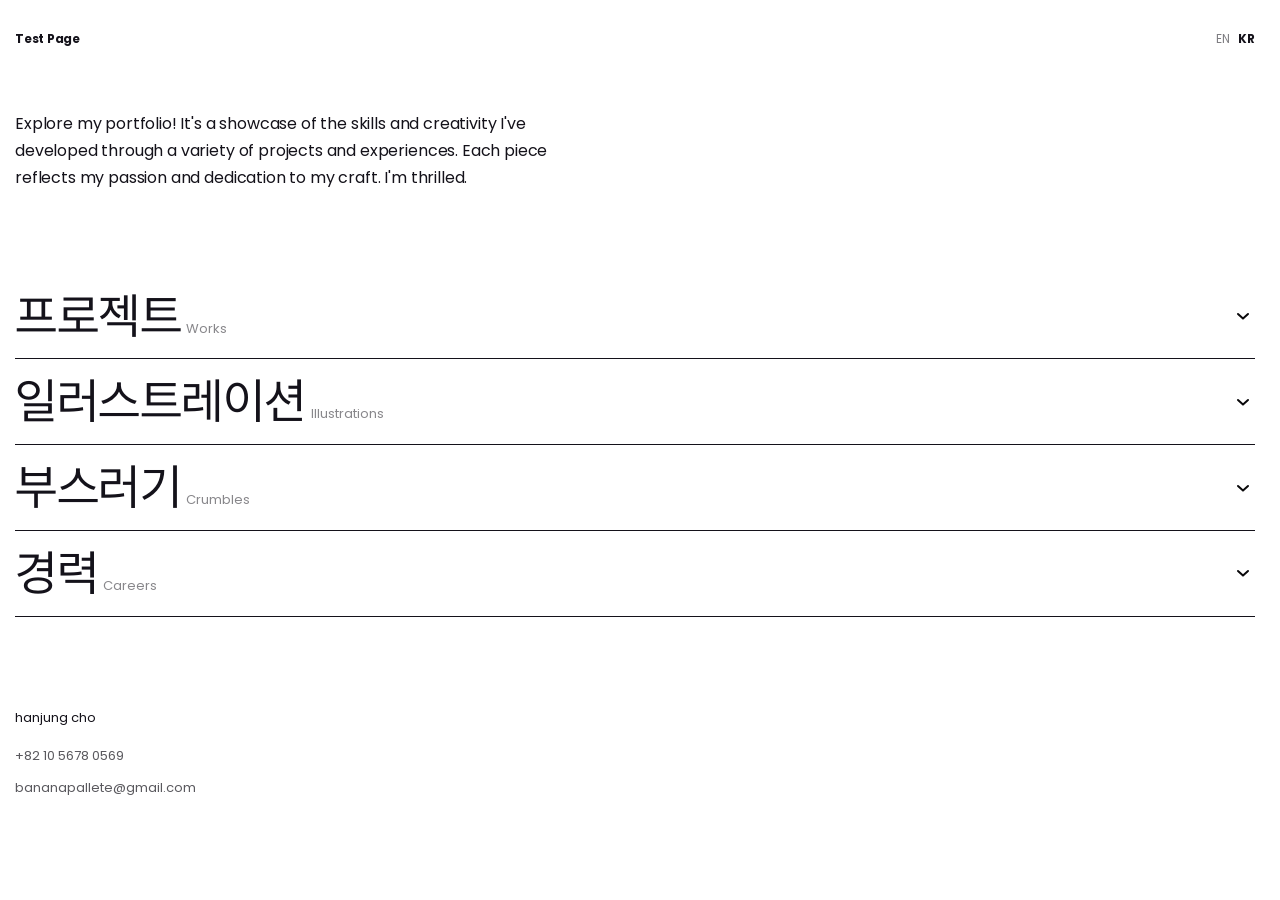
==== commit 05675362: "fix: 페이지 로딩 순간 잠깐 보이던 자리표시 텍스트 제거 index.html/admin.html의 브랜드 이름·푸터 이름에 박혀 있던 "Unlimit_Cho" 하드코딩 값과, " ====
--- a/index.html
+++ b/index.html
@@ -11,8 +11,8 @@
 <header class="site-header">
   <div class="container">
     <div class="brand">
-      <span class="brand-name" id="brandName">Unlimit_Cho</span>
-      <span class="brand-role" id="brandRole">Designer</span>
+      <span class="brand-name" id="brandName"></span>
+      <span class="brand-role" id="brandRole"></span>
     </div>
     <div class="lang-switch" id="langSwitch">
       <button type="button" class="lang-btn" data-lang="en">EN</button>
@@ -25,15 +25,13 @@
   <div class="container">
     <p class="site-bio" id="siteBio" hidden></p>
   </div>
-  <div class="acc-list" id="workSections">
-    <div class="empty-state">Loading...</div>
-  </div>
+  <div class="acc-list" id="workSections"></div>
 </section>
 
 <footer class="site-footer">
   <div class="container footer-grid">
     <div>
-      <div class="footer-title" id="footerName">Unlimit_Cho</div>
+      <div class="footer-title" id="footerName"></div>
       <div class="footer-contact" id="footerContact"></div>
     </div>
   </div>
--- a/style.css
+++ b/style.css
@@ -121,6 +121,29 @@
 
   --header-h: 78px;
 
+  /* 반응형 타이포그래피 스케일(Figma 참고, 관리자 "텍스트 크기"에서 조절).
+     국문/영문 크기는 같고 글꼴만 Pretendard/Poppins로 갈린다 — 각 요소가
+     이미 그렇게 쓰고 있다. -mobile 값은 blocks.js가 인라인 스타일로 항상
+     덮어쓰므로, 640px 아래에서 쓰는 곳마다 그 변수를 따로 참조해야 한다
+     (미디어쿼리로 --text-display 자체를 되돌리는 방식은 인라인 스타일보다
+     우선순위가 낮아 먹히지 않는다). */
+  --text-display: 49px;         /* 대형 표시 */
+  --text-display-mobile: 36px;
+  --text-headline: 39px;        /* 헤드라인 */
+  --text-headline-mobile: 30px;
+  --text-h1: 31px;              /* 큰 제목 */
+  --text-h1-mobile: 23px;
+  --text-h2: 25px;              /* 중간 제목 */
+  --text-h2-mobile: 18px;
+  --text-h3: 20px;              /* 작은 제목 */
+  --text-h3-mobile: 15px;
+  --text-body: 16px;            /* 본문 기본 */
+  --text-body-mobile: 12px;
+  --text-label: 13px;           /* 라벨 / 작은 텍스트 */
+  --text-label-mobile: 12px;
+  --text-caption: 12px;         /* 캡션 */
+  --text-caption-mobile: 11px;
+
   /* Poppins가 라틴 문자를 담당하고, 한글은 자동으로 Pretendard로 대체됩니다 */
   --font: "Poppins", "Pretendard", "Apple SD Gothic Neo", "Helvetica Neue", Arial, sans-serif;
 }
@@ -142,6 +165,28 @@
   padding: 0;
 }
 
+/* 스크롤바는 늘 자리를 차지해 둬서(스크롤이 생기고 없어질 때 본문이 옆으로
+   덜컹거리지 않게) 하되, 평소엔 거의 안 보이다가 스크롤하는 동안만 옅게
+   나타난다. 실제 표시는 blocks.js가 스크롤 중에 붙이는 is-scrolling으로 켠다. */
+html {
+  scrollbar-gutter: stable;
+  scrollbar-width: thin;
+  scrollbar-color: transparent transparent;
+}
+html.is-scrolling {
+  scrollbar-color: color-mix(in srgb, var(--ink) 35%, transparent) transparent;
+}
+::-webkit-scrollbar { width: 8px; height: 8px; }
+::-webkit-scrollbar-track { background: transparent; }
+::-webkit-scrollbar-thumb {
+  background: transparent;
+  border-radius: 8px;
+  transition: background-color 0.3s ease;
+}
+html.is-scrolling ::-webkit-scrollbar-thumb {
+  background: color-mix(in srgb, var(--ink) 35%, transparent);
+}
+
 body {
   background: var(--paper);
   color: var(--ink);
@@ -176,6 +221,11 @@
   background: var(--chrome, var(--paper));
   transition: background-color 0.65s ease;
 }
+
+/* 카테고리를 펼쳐 놓은 동안엔 GNB가 스크롤을 따라다니지 않고 그냥 흘러
+   지나가게 둔다 — 그래야 열린 카테고리의 이름 줄이 최상단에 닿았을 때
+   그 자리를 자연스럽게 넘겨받는다(.acc-item.open .acc-head 규칙 참고). */
+body.has-open-category .site-header { position: static; }
 
 .site-header .container {
   display: flex;
@@ -286,8 +336,10 @@
   scroll-margin-top: calc(var(--header-h) + 8px);
 }
 
+/* 이름 줄 자체(.acc-head)는 공개 사이트와 똑같은 규칙을 그대로 쓰고,
+   여기서는 카테고리 사이 위쪽 여백만 관리자 전용으로 더해준다. */
 .work-section-head {
-  padding: 44px 0 18px;
+  padding-top: 44px;
 }
 
 /* 섹션 머리를 생략한 경우(카테고리 하나) 그만큼의 위 여백을 섹션이 대신 갖는다 */
@@ -295,23 +347,22 @@
   padding-top: 44px;
 }
 
-.work-section-head .container {
-  display: flex;
-  align-items: center;
-  gap: 10px;
-}
-
-/* 바디에 표시되는 카테고리 이름 (입력한 대소문자를 그대로 유지) */
-.work-section-head h2 {
-  font-family: "Poppins", "Pretendard", "Apple SD Gothic Neo", sans-serif;
-  font-size: 20px;
-  font-weight: 400;
-  letter-spacing: -0.02em;
-  margin: 0;
-}
-
-/* 관리자 전용: 섹션 머리의 카테고리 설정 버튼 */
-.ws-edit { margin-left: 10px; }
+/* 이름 줄을 누르면 접고 펼 수 있다. 화살표는 열려 있을 때만 위를 향한다 */
+.ws-head-clickable { cursor: pointer; }
+.ws-chevron-open { transform: rotate(180deg); }
+
+.work-section-actions {
+  display: flex;
+  align-items: center;
+  gap: 12px;
+}
+
+.work-section .work-grid { padding-top: var(--acc-panel-top, 5px); }
+
+/* 접힌 카테고리는 그리드만 감춘다 — 드래그로 다른 카테고리에 프로젝트를
+   옮기려면 양쪽 다 펼쳐 놓아야 하므로, 공개 사이트처럼 하나만 열리게
+   하지 않고 카테고리마다 따로 접고 편다(renderSections 참고). */
+.work-section.ws-collapsed .work-grid { display: none; }
 
 /* ---------------------------------- 홈 소개문 ---------------------------------- */
 
@@ -320,8 +371,8 @@
   margin: 0;
   padding-top: 32px;
   font-family: "Poppins", "Pretendard", "Apple SD Gothic Neo", sans-serif;
-  font-size: 12px;
-  line-height: 1.6;
+  font-size: var(--text-body);
+  line-height: 1.7;
   letter-spacing: -0.01em;
   color: var(--ink);
   white-space: pre-line;
@@ -333,9 +384,50 @@
    평소엔 이름 줄만 보이고, 누르면 그 줄 바로 아래로 프로젝트 그리드가 펼쳐진다.
    한 번에 하나만 열리도록 script.js가 다른 항목을 함께 접는다. */
 
-.acc-list { padding-top: 82px; }
-
-.acc-item { border-bottom: 0.5px solid var(--ink); }
+.acc-list { padding-top: var(--acc-list-top, 82px); }
+
+/* 헤더·푸터의 .container 와 같은 폭·좌우 여백을 그대로 맞춘다 (이름 줄이 화면
+   끝에 딱 붙어버리던 걸 고침). 그리드는 이미 .work-grid 규칙이 같은 여백을
+   자체로 넣고 있어서, 아래 .acc-item .work-grid 에서 그 몫만큼 지워 중복을 막는다. */
+.acc-item {
+  position: relative;
+  max-width: var(--wrap);
+  margin: 0 auto;
+  padding-left: var(--side);
+  padding-right: var(--side);
+}
+
+.acc-item .work-grid {
+  padding-top: var(--acc-panel-top, 5px);
+  padding-bottom: var(--acc-panel-bottom, 24px);
+  padding-left: 0;
+  padding-right: 0;
+  max-width: none;
+  margin: 0;
+}
+
+/* 스크롤 위치를 감지하는 투명한 기준점. acc-head 바로 위, 딱 그 자리에
+   숨어있다가 뷰포트 위로 넘어가는 순간을 script.js의 IntersectionObserver가
+   잡아서 is-stuck 을 붙인다(= 지금 GNB 자리를 대신하고 있다는 뜻). */
+.acc-sentinel {
+  position: absolute;
+  top: 0;
+  left: 0;
+  width: 1px;
+  height: 1px;
+  visibility: hidden;
+  pointer-events: none;
+}
+
+/* 카테고리가 열린 채로 스크롤해서 이름 줄이 최상단에 닿으면, 그 줄이 GNB
+   자리를 넘겨받아 대신 붙박이가 된다(= GNB는 자연스럽게 스크롤되어 밀려난다.
+   body.has-open-category 규칙 참고). */
+.acc-item.open .acc-head {
+  position: sticky;
+  top: 0;
+  z-index: 40;
+  background: var(--chrome, var(--paper));
+}
 
 .acc-head {
   display: flex;
@@ -344,8 +436,11 @@
   gap: 16px;
   width: 100%;
   border: none;
+  /* 경계선을 패딩이 붙은 .acc-item이 아니라 여기(.acc-head)에 둬야, 좌우
+     여백을 넘어 화면 끝까지 삐져나가지 않고 글자와 같은 선에서 끝난다. */
+  border-bottom: 0.5px solid var(--ink);
   background: transparent;
-  padding: 13px 0;
+  padding: var(--acc-head-gap, 13px) 0;
   text-align: left;
   color: var(--ink);
 }
@@ -355,21 +450,31 @@
   align-items: baseline;
   gap: 5px;
   min-width: 0;
+  transition: gap 0.3s ease-in-out;
 }
 
 .acc-name {
   font-family: "Pretendard", "Apple SD Gothic Neo", sans-serif;
-  font-size: clamp(22px, 3vw, 40px);
+  font-size: var(--text-display);
+  line-height: 1.2;
   font-weight: 400;
   letter-spacing: -0.01em;
   white-space: nowrap;
   overflow: hidden;
   text-overflow: ellipsis;
-}
+  transition: font-size 0.3s ease-in-out;
+}
+
+/* 최상단에 붙어 GNB를 대신하는 동안에는 이름을 줄여 얇은 바처럼 보이게 한다(작은
+   제목 크기로). .open 으로 한정해야 한다 — 닫힌 채 아래에 있는 다른 카테고리도
+   스크롤로 기준점을 지나칠 수 있는데, 그건 붙박이가 된 게 아니라서 글자가 줄면 안 된다. */
+.acc-item.open .acc-head.is-stuck .acc-name { font-size: var(--text-h3); }
+.acc-item.open .acc-head.is-stuck .acc-head-text { gap: 2.5px; }
 
 .acc-sub {
   font-family: "Poppins", "Pretendard", "Apple SD Gothic Neo", sans-serif;
-  font-size: 15px;
+  font-size: var(--text-label);
+  line-height: 1.7;
   font-weight: 400;
   opacity: 0.5;
   white-space: nowrap;
@@ -398,6 +503,127 @@
 }
 
 .acc-item .work-grid { padding-top: 5px; padding-bottom: 24px; }
+
+/* ------------------------------- 경력(이력서) 레이아웃 -------------------------------
+   프로젝트 그리드 대신 쓰는 이력서 형태. About·Skills·Experience·Education을
+   왼쪽 영문 라벨 + 오른쪽 내용의 행으로 나열한다 (Figma node 501:1626). */
+.career {
+  width: 100%;
+  max-width: var(--wrap);
+  margin: 0 auto;
+  padding: 5px var(--side) 24px;
+  display: flex;
+  flex-direction: column;
+  gap: 32px;
+}
+
+.career-row {
+  display: flex;
+  align-items: flex-start;
+  gap: 24px;
+}
+
+.career-row-label {
+  flex: 0 0 120px;
+  font-family: "Poppins", "Pretendard", "Apple SD Gothic Neo", sans-serif;
+  font-size: var(--text-h3);
+  line-height: 1.2;
+  font-weight: 500;
+  color: var(--ink);
+}
+
+/* About — 이름·생년월일·전화·이메일을 전부 같은 크기·색으로 둔다(Figma 참고) */
+.career-about { display: flex; align-items: center; gap: 24px; flex-wrap: wrap; }
+.career-avatar {
+  width: 56px;
+  height: 56px;
+  border-radius: 50%;
+  background: var(--paper-soft);
+  flex: none;
+}
+.career-about-info { display: flex; flex-direction: column; gap: 10px; }
+.career-about-line {
+  display: flex;
+  gap: 24px;
+  font-family: "Pretendard", "Apple SD Gothic Neo", sans-serif;
+  font-size: var(--text-body);
+  line-height: 1.2;
+  color: var(--ink);
+  flex-wrap: wrap;
+}
+
+/* Skills — 라벨(2D·Motion·3D·AI)이 테두리 있는 뱃지가 됐다. 라벨+아이콘을
+   그룹으로 묶어 좁은 화면에서 줄바꿈이 일어나도 그룹째로 넘어간다. */
+.career-skills { display: flex; flex-wrap: wrap; align-items: center; gap: 10px 30px; }
+.career-skill-group { display: flex; align-items: center; gap: 5px; }
+.career-skill-group-label {
+  display: flex;
+  align-items: center;
+  justify-content: center;
+  height: 28px;
+  padding: 0 14px;
+  border: 0.5px solid color-mix(in srgb, var(--ink) 35%, transparent);
+  border-radius: 5px;
+  font-family: "Poppins", "Pretendard", "Apple SD Gothic Neo", sans-serif;
+  font-size: var(--text-caption);
+  font-weight: 500;
+  color: var(--muted);
+  white-space: nowrap;
+}
+.career-skill-icon { width: 28px; height: 28px; display: block; flex: none; }
+
+/* Experience / Education — 최종 항목만 실선 테두리로 도드라지고, 나머지는
+   옅게(점선·70% 투명도) 이어 붙인다. 화살표 없이 카드만 촘촘히 늘어놓는다. */
+.career-timeline-wrap {
+  display: flex;
+  flex-direction: column;
+  align-items: flex-start;
+  gap: 12px;
+  flex: 1 1 auto;
+  min-width: 0;
+}
+.career-timeline { display: flex; align-items: stretch; gap: 10px; flex-wrap: wrap; }
+
+.career-card {
+  border-radius: 5px;
+  padding: 20px;
+  display: flex;
+  flex-direction: column;
+  gap: 6px;
+  font-family: "Pretendard", "Apple SD Gothic Neo", sans-serif;
+  font-size: 12px;
+  letter-spacing: -0.02em;
+}
+.career-card-main {
+  border: 1.1px solid var(--ink);
+  width: 230px;
+}
+.career-card-more {
+  border: 0.5px dashed var(--ink);
+  opacity: 0.75;
+  width: 230px;
+}
+.career-card-line { display: flex; gap: 8px; }
+.career-card-label { flex: 0 0 40px; color: var(--ink); }
+.career-card-value { color: var(--ink); }
+.career-card-value-strong { color: var(--ink); font-weight: 700; }
+
+/* 모바일에서는 한 줄로 늘어놓는 대신 2열 그리드로 접어, 최종 항목과
+   이전 이력을 스크롤 없이 한 화면에서 모두 볼 수 있게 한다. */
+@media (max-width: 640px) {
+  .career-row { flex-direction: column; align-items: stretch; gap: 8px; }
+  .career-row-label { flex: none; }
+  .career-timeline-wrap { align-items: stretch; min-width: 0; }
+  .career-timeline {
+    display: grid;
+    grid-template-columns: repeat(2, minmax(0, 1fr));
+    gap: 10px;
+  }
+  .career-card-main,
+  .career-card-more {
+    width: auto;
+  }
+}
 
 /* 화면 끝에 붙지 않도록 좌우 여백을 준다. 헤더·섹션 제목·푸터가 쓰는
    .container 와 같은 폭·여백이라 카드가 브랜드명·제목과 같은 선에서 시작한다. */
@@ -421,6 +647,7 @@
   position: relative;
   cursor: pointer;
   overflow: hidden;
+  border-radius: var(--card-radius, 0px);
   /* 카드 폭을 기준(cqw)으로 글자 크기를 잡아, 화면이 좁아져도 비율이 유지된다 */
   container-type: inline-size;
 }
@@ -471,7 +698,7 @@
 
 .card-desc {
   font-family: "Pretendard", "Apple SD Gothic Neo", sans-serif;
-  font-size: clamp(10px, 1.82cqw, 12px);
+  font-size: var(--text-label);
   line-height: 1.39;
   letter-spacing: -0.02em;
   color: #fff;
@@ -585,16 +812,18 @@
 /* 이름과 연락처는 같은 크기·같은 두께로 두고, 색 하나로만 위계를 준다.
    두께와 크기를 함께 키우면 푸터가 본문보다 무거워 보인다. */
 .footer-title {
-  font-size: 14px;
+  font-size: var(--text-label);
+  line-height: 1.7;
   font-weight: 400;
-  margin-bottom: 8px;
+  margin-bottom: 16px;
 }
 
 .footer-contact {
   display: flex;
   flex-direction: column;
-  gap: 4px;
-  font-size: 14px;
+  gap: 10px;
+  font-size: var(--text-label);
+  line-height: 1.7;
   font-weight: 400;
   color: color-mix(in srgb, var(--ink) 70%, transparent);
 }
@@ -602,7 +831,7 @@
 .footer-contact a:hover { color: var(--branding); }
 
 .footer-admin-link {
-  font-size: 14px;
+  font-size: var(--text-label);
   color: color-mix(in srgb, var(--ink) 35%, transparent);
   font-weight: 400;
 }
@@ -630,6 +859,18 @@
   --muted: rgba(20, 18, 26, 0.55);
 }
 
+/* 어두운 색으로 덮었을 때는 반대로 글자·선을 밝은 쪽으로 뒤집는다.
+   기본 테마가 원래 어두웠을 땐 --ink가 이미 밝은색이라 이 분기가 필요 없었지만,
+   기본 테마를 라이트로 바꾸면서 --ink가 어두운색이 됐고, 어두운 배경을 고르면
+   어두운 글자가 어두운 배경 위에 얹혀 안 보이게 됐다 — 그 반대쪽 분기. */
+body.bg-takeover:not(.bg-takeover-light) {
+  --ink: #f4f7fa;
+  --paper: #101011;
+  --paper-soft: #1c1c1e;
+  --line: rgba(244, 247, 250, 0.16);
+  --muted: rgba(244, 247, 250, 0.6);
+}
+
 /* 배경 전환에 맞춰 글자색도 서서히 따라오도록 */
 .proj-title,
 .back-link,
@@ -640,24 +881,71 @@
   transition: color 0.65s ease;
 }
 
-/* ---------------------- 스크롤 리빌: 화면에 들어오면 슬라이드 인 ---------------------- */
+/* --------- 스크롤 리빌: 스켈레톤으로 반짝이다가 위→아래 순서로 등장 ---------
+   블록 자신은 그대로 살려 두고(따로 opacity로 숨기지 않는다), 그 위에
+   ::before로 스켈레톤 판을 얹어 반짝이게 한 뒤 지워서 내용을 드러낸다.
+   같이 화면에 들어온 블록은 --reveal-delay(JS가 문서 순서대로 채움)만큼
+   차례로 늦게 걷히므로 위에서 아래로 등장하는 것처럼 보인다. */
 
 .reveal {
+  --reveal-delay: 0ms;
+  position: relative;
+  transform: translateY(48px);
+  transition: transform 0.6s ease-out;
+  transition-delay: var(--reveal-delay);
+  will-change: transform;
+}
+
+.reveal.reveal-in {
+  transform: none;
+}
+
+/* .blk-text는 배경 전환 색 트랜지션도 함께 걸려 있어, 더 구체적인 선택자로
+   두 트랜지션을 한 선언에 같이 적어야 서로 지우지 않는다 */
+.blk-text.reveal {
+  transition: color 0.65s ease, transform 0.6s ease-out;
+  transition-delay: 0s, var(--reveal-delay);
+}
+
+.reveal::before {
+  content: "";
+  position: absolute;
+  inset: 0;
+  z-index: 1;
+  border-radius: inherit;
+  background-color: var(--paper-soft);
+  background-image: linear-gradient(
+    100deg,
+    transparent 30%,
+    color-mix(in srgb, var(--ink) 10%, transparent) 50%,
+    transparent 70%
+  );
+  background-size: 200% 100%;
+  animation: skeleton-shimmer 1.6s ease-in-out infinite;
+  opacity: 1;
+  transition: opacity 0.6s ease-out;
+  transition-delay: var(--reveal-delay);
+  pointer-events: none;
+}
+
+.reveal.reveal-in::before {
   opacity: 0;
-  transform: translateY(48px);
-  transition: opacity 0.7s ease-in, transform 0.7s ease-in;
-  will-change: opacity, transform;
-}
-
-.reveal.reveal-in {
-  opacity: 1;
-  transform: none;
+}
+
+@keyframes skeleton-shimmer {
+  0% { background-position: 200% 0; }
+  100% { background-position: -200% 0; }
 }
 
 @media (prefers-reduced-motion: reduce) {
-  .reveal {
-    opacity: 1;
+  .reveal,
+  .blk-text.reveal {
     transform: none;
+    transition: none;
+  }
+  .reveal::before {
+    opacity: 0;
+    animation: none;
     transition: none;
   }
 }
@@ -1126,6 +1414,13 @@
 .drop-y.drop-before::after { top: 0; }
 .drop-y.drop-after::after { bottom: 0; }
 
+/* 블록 목록은 카드 테두리가 늘 보이고 카드 사이 틈도 넓어서, 막대가 카드에
+   바로 붙지 않고 그 틈 한가운데 오도록 실제 간격의 절반만큼 끌어올린다/내린다.
+   ">"로 블록 카드 자신만 짚어야 그 안의 이미지 재정렬 막대(다른 간격을 씀)를
+   건드리지 않는다. */
+.block-list > .block-item.drop-y.drop-before::after { top: calc(var(--block-gap, 20px) / -2); }
+.block-list > .block-item.drop-y.drop-after::after { bottom: calc(var(--block-gap, 20px) / -2); }
+
 @keyframes drop-pop {
   from { opacity: 0; transform: scale(0.7); }
   to { opacity: 1; transform: none; }
@@ -1421,8 +1716,8 @@
   margin: 0 auto;
   padding: 0 var(--side);
   white-space: pre-wrap;
-  /* 크기를 정하지 않은 글도 관리자 미리보기와 같은 크기로 보이도록 */
-  font-size: 15px;
+  /* 블록마다 크기를 따로 정하지 않으면 본문 기본 크기(--text-body)를 따른다 */
+  font-size: var(--text-body);
   line-height: 1.65;
   color: color-mix(in srgb, var(--ink) 80%, transparent);
 }
@@ -1575,8 +1870,6 @@
   background: color-mix(in srgb, var(--chrome, var(--paper)) 88%, transparent);
   backdrop-filter: blur(10px);
   color: var(--ink);
-  font-size: 18px;
-  line-height: 1;
   display: flex;
   align-items: center;
   justify-content: center;
@@ -1588,6 +1881,14 @@
     background-color 0.65s ease, color 0.65s ease, border-color 0.65s ease;
 }
 
+.to-top-icon {
+  width: 20px;
+  height: 20px;
+}
+
+/* 다크 배경(--ink가 밝은색)에서도 화살표가 보이도록 이미지 자체를 반전시킨다 */
+body.bg-takeover:not(.bg-takeover-light) .to-top-icon { filter: invert(1); }
+
 .to-top.to-top-show {
   opacity: 1;
   visibility: visible;
@@ -1618,17 +1919,24 @@
 }
 
 .back-link {
-  font-weight: 700;
+  font-weight: 400;
   font-size: 14px;
 }
 
 .back-link:hover { color: var(--branding); }
 
 .proj-brand {
-  font-weight: 800;
-  font-size: 16px;
-  letter-spacing: -0.02em;
-}
+  display: flex;
+  align-items: center;
+}
+
+.proj-brand-icon {
+  width: 24px;
+  height: 24px;
+}
+
+/* 다크 배경(--ink가 밝은색)에서도 화살표가 보이도록 이미지 자체를 반전시킨다 */
+body.bg-takeover:not(.bg-takeover-light) .proj-brand-icon { filter: invert(1); }
 
 .proj-hero-wrap { padding: 48px 0 8px; }
 
@@ -1648,7 +1956,7 @@
 }
 
 .proj-title {
-  font-size: clamp(30px, 5vw, 52px);
+  font-size: var(--text-display);
   font-weight: 900;
   letter-spacing: -0.02em;
   margin: 0;
@@ -1663,15 +1971,13 @@
 }
 
 /* -------- 프로젝트 개요: 설명 + 작업년도 · 기여도 · 사용 툴 (디자인 실측값) --------
-   19px / 줄높이 23px, 라벨과 설명은 #9ca0a8, 값은 흰색.
-   자간 0.95px = 19px 기준 0.05em 이라 글자가 줄어도 비율이 유지된다. */
+   줄높이 비율(23/19)은 글자 크기가 바뀌어도 그대로 유지되는 비율이라 남겨 둔다.
+   라벨과 설명은 #9ca0a8, 값은 흰색. */
 .proj-overview {
   --meta-label: #9ca0a8;
   --meta-value: #ffffff;
   font-family: "Pretendard", "Apple SD Gothic Neo", sans-serif;
   font-weight: 500;
-  /* 기본값 — 관리자에서 "개요 크기"를 손대지 않으면 이 값이 쓰인다 */
-  font-size: 14px;
   line-height: calc(23 / 19);
   /* 위는 제목 바로 아래에 붙이고(15px), 아래는 콘텐츠 블록과 뗀 채로 둔다 */
   padding: 15px 0 113px;
@@ -1687,7 +1993,7 @@
 .proj-overview-desc {
   margin: 0;
   color: var(--meta-label);
-  /* 기본값 — 관리자의 "설명 자간"을 손대지 않으면 이 값이 쓰인다 (-2%) */
+  font-size: var(--text-body);
   letter-spacing: -0.02em;
   white-space: pre-wrap;
 }
@@ -1710,6 +2016,7 @@
 .proj-meta-label {
   margin: 0;
   color: var(--meta-label);
+  font-size: var(--text-label);
   letter-spacing: 0.05em;
 }
 
@@ -1717,6 +2024,7 @@
 .proj-meta-value {
   margin: 16px 0 0;
   color: var(--meta-value);
+  font-size: var(--text-label);
 }
 
 /* 가로 간격 18px은 디자인 실측값. 세로만 아이콘 높이에 맞춰 넉넉히 준다 */
@@ -1731,6 +2039,7 @@
   display: inline-flex;
   align-items: center;
   gap: 8px;
+  font-size: var(--text-label);
 }
 
 /* 관리자에서는 이 한 짝이 눌러서 켜고 끄는 버튼이 된다.
@@ -1752,7 +2061,7 @@
 .proj-meta-tool.tool-off { opacity: 0.32; filter: grayscale(1); }
 .proj-meta-tool.tool-off:hover { opacity: 0.6; filter: grayscale(0.4); }
 
-/* 아이콘 크기는 글자를 따라간다 — "개요 크기"를 올리면 함께 커진다 */
+/* 아이콘 크기는 글자를 따라간다 — 라벨 크기(--text-label)가 커지면 함께 커진다 */
 .proj-meta-tool-icon {
   display: block;
   width: 1.6em;
@@ -1804,6 +2113,14 @@
   margin: 14px 0 5px;
 }
 
+/* "상세 콘텐츠"처럼 그 위(제목·개요·커버 이미지)와는 다른 단이라는 걸
+   선을 긋고 한 단 더 띄워서 알려준다 */
+.mini-label.content-section-label {
+  margin-top: 32px;
+  padding-top: 20px;
+  border-top: 1px solid var(--line);
+}
+
 /* 실제 페이지처럼 블록이 이어지도록 세로로 쌓고, 간격은 JS가 넣어준다 */
 .block-list {
   margin-top: 4px;
@@ -1811,14 +2128,15 @@
   flex-direction: column;
 }
 
-/* 평소에는 실제 페이지와 똑같이 보이도록 테두리·배경을 비워두고,
-   마우스를 올렸을 때만 편집용 테두리가 서서히 나타난다 */
+/* 블록마다 어디까지가 한 블록인지 늘 눈에 보이도록 옅은 테두리를 두고,
+   마우스를 올리면 좀 더 또렷해진다 */
 .block-item {
   position: relative;
-  border: 1.5px solid transparent;
+  border: 1.5px solid var(--line);
   border-radius: var(--radius-sm);
-  /* 짧은 블록(접힌 영상 등) 위에서도 조작 줄이 테두리를 넘지 않을 만큼은 높이를 준다.
-     조작 줄 35px + 위아래 여백 6px씩 + 테두리 1.5px씩 = 50px */
+  /* 테두리가 늘 보이니 안쪽 내용이 바로 붙어 답답하지 않도록 여백을 둔다 */
+  padding: 14px 16px;
+  /* 접힌 영상처럼 짧은 블록도 머리줄 + 여백만큼은 최소 높이를 갖게 한다 */
   min-height: 50px;
   transition: border-color 0.25s ease-in-out, box-shadow 0.25s ease-in-out;
 }
@@ -1829,49 +2147,35 @@
 
 .block-item.dragging { opacity: 0.4; }
 
-/* 블록 위에 떠 있는 조작 줄. 흐름을 밀어내지 않도록 절대 배치한다 */
+/* 블록 머리줄(핸들·종류 이름·펼치기/접기·설정/삭제) — 늘 흐름 안에 자리
+   잡아, 어떤 블록인지·몇 개 있는지 마우스를 올리지 않아도 바로 보인다. */
 .block-head {
-  position: absolute;
-  top: 6px;
-  right: 6px;
-  z-index: 2;
+  position: static;
   display: flex;
   align-items: center;
   gap: 5px;
-  padding: 3px 5px;
-  /* 블록 모서리(10px)보다 완만하게 휘어야 코너에서 테두리 밖으로 새지 않는다.
-     알약 모양(999px)은 반지름이 17.5px이라 10px 곡선을 뚫고 나온다 */
-  border-radius: 6px;
-  background: color-mix(in srgb, var(--panel) 85%, transparent);
-  backdrop-filter: blur(6px);
-  opacity: 0;
-  /* 안 보이는 동안 클릭까지 가로채면 안 되므로 마우스를 통과시킨다 */
-  pointer-events: none;
-  transition: opacity 0.25s ease-in-out;
-}
-
-/* 설정을 펼치면 조절 줄이 맨 위로 오므로, 떠 있던 도구 줄을 흐름 안으로 내려
-   조절 줄을 가리지 않게 한다. 이때는 마우스를 올리지 않아도 계속 보인다. */
-.block-head-inline {
-  position: static;
-  opacity: 1;
-  pointer-events: auto;
+  padding: 0;
   margin-bottom: 8px;
   background: none;
-  backdrop-filter: none;
-  padding: 0;
-}
-
-/* 떠 있을 때와 같이 버튼은 오른쪽 끝에 두어 여닫을 때 자리가 튀지 않게 한다 */
-.block-head-inline .block-head-spacer {
+}
+
+/* 종류 이름 다음, 오른쪽 끝 버튼들 앞에 남는 공간을 모두 차지해
+   설정/삭제가 항상 오른쪽 끝에 붙게 한다 */
+.block-head-spacer {
   display: block;
   flex: 1 1 auto;
 }
 
-.block-item:hover > .block-head,
-.block-item:focus-within > .block-head {
-  opacity: 1;
-  pointer-events: auto;
+/* 텍스트: 조절 메뉴를 머리줄 안에 바로 붙여 한 줄로 합친 경우.
+   좁은 화면에서는 줄바꿈을 허락하고, 끼워 넣은 조절 줄 자체의 위쪽
+   여백은 없애 머리줄과 같은 높이로 나란히 보이게 한다. */
+.block-head-merged {
+  flex-wrap: wrap;
+  row-gap: 8px;
+}
+
+.block-head-merged .block-controls-row {
+  margin-top: 0;
 }
 
 /* 편집 팝업 안에 실제 모습 그대로 그리는 상세 페이지 상단 */
@@ -1891,7 +2195,7 @@
    색을 var(--ink)로 다시 잡아야 밝은 배경에서 .preview-light 뒤집기가 먹는다
    (상속된 색은 이미 계산이 끝난 값이라 지역 변수를 다시 보지 않는다) */
 .hero-preview .proj-title {
-  font-size: clamp(26px, 3.2vw, 40px);
+  font-size: var(--text-headline);
   color: var(--ink);
 }
 
@@ -1943,9 +2247,6 @@
 .proj-settings .proj-field-wide { grid-column: 1 / -1; }
 .proj-settings .mini-label { margin-top: 0; }
 .proj-settings .block-controls-row { margin-top: 6px; }
-
-/* 조작 줄이 떠 있으므로 폭을 벌리는 여백은 필요 없다 */
-.block-head-spacer { display: none; }
 
 /* 실제 사이트에 보이는 모습이 들어가는 자리 — 꾸밈 없이 그대로 */
 .block-preview { overflow: hidden; }
@@ -2009,15 +2310,6 @@
   white-space: nowrap;
 }
 
-.embed-folded-hint {
-  flex: none;
-  font-family: var(--font);
-  font-size: 11px;
-  color: color-mix(in srgb, var(--ink) 45%, transparent);
-}
-
-.embed-folded:hover .embed-folded-hint { color: var(--sun); }
-
 /* 링크가 없는 블록은 주소가 아니라 안내문이라 고정폭 글꼴을 쓰지 않는다 */
 .embed-folded-empty { font-family: var(--font); }
 
@@ -2042,6 +2334,13 @@
 .blk-text-edit:empty::before {
   content: attr(data-placeholder);
   opacity: 0.4;
+}
+
+/* 텍스트 블록만 예외 — 머리줄 조절 메뉴·다음 블록과 바로 붙어 답답해
+   보이므로, 관리자 편집 칸에서만 위아래를 띄운다 (공개 화면의 .blk-text는
+   이 클래스 조합이 없어 그대로다) */
+.blk-text.blk-text-edit {
+  margin: 10px 0 14px;
 }
 
 .drag-handle {
@@ -2079,11 +2378,17 @@
   margin-top: 10px;
 }
 
-/* 레이아웃 조절값 묶음 — 프로필 편집 맨 위 */
+/* 레이아웃 조절값 묶음 — 순수 배치만 맡는다. 테두리·배경은 이제
+   바깥의 .settings-fold 카드가 지고, 라벨은 그 카드의 머리글로 들어간다. */
 .layout-fields {
   display: flex;
   flex-wrap: wrap;
   gap: 14px 28px;
+}
+
+/* 접었다 펼치는 설정 구획. 제목(머리글)과 내용이 같은 카드 안에 함께
+   들어가, 접으면 머리글만 남고 펼치면 카드가 아래로 늘어난다. */
+.settings-fold {
   margin-bottom: 18px;
   padding: 14px 16px;
   border: 1px dashed var(--line);
@@ -2091,12 +2396,67 @@
   background: var(--paper-soft);
 }
 
-/* 여백 슬라이더 + 그 화면의 "꽉 채우기" 스위치를 한 덩어리로 */
-.layout-item {
-  display: flex;
-  align-items: center;
-  gap: 14px;
-  flex-wrap: nowrap;
+.settings-fold-head {
+  display: flex;
+  align-items: center;
+  justify-content: space-between;
+  gap: 8px;
+  width: 100%;
+  margin: 0;
+  padding: 0;
+  border: none;
+  background: none;
+  font: inherit;
+  font-size: 12px;
+  font-weight: 700;
+  color: var(--muted);
+  cursor: pointer;
+}
+
+.settings-fold-chevron {
+  width: 14px;
+  height: 14px;
+  flex: none;
+  opacity: 0.7;
+  transition: transform 0.2s ease;
+}
+
+/* 아이콘 파일 자체는 어두운 선이라, 항상 어두운 관리자 화면(theme-dark)에서는
+   뒤집어야 보인다. 같은 이유로 관리자의 카테고리 화살표(.acc-chevron)도 함께 */
+body.theme-dark .settings-fold-chevron,
+body.theme-dark .acc-chevron {
+  filter: invert(1);
+}
+
+.settings-fold-chevron.is-open { transform: rotate(180deg); }
+
+.settings-fold-body { margin-top: 14px; }
+
+/* 텍스트 크기: 웹/모바일 블록을 좌우로 나눠, 각 블록 안에서는
+   본문 기본 + 배율 슬라이더들을 세로로 쌓는다 */
+.text-scale-columns {
+  display: flex;
+  gap: 24px;
+  align-items: flex-start;
+  flex-wrap: wrap;
+  margin-bottom: 18px;
+}
+.text-scale-column {
+  flex: 1 1 320px;
+  min-width: 280px;
+  display: flex;
+  flex-direction: column;
+  gap: 10px;
+  padding: 14px 16px;
+  border: 1px dashed var(--line);
+  border-radius: var(--radius-sm);
+  background: var(--paper-soft);
+}
+.text-scale-column-label {
+  font-weight: 700;
+  font-size: 13px;
+  color: var(--muted);
+  margin-bottom: 2px;
 }
 
 /* 끌면서 바로 반영되는 슬라이더 (라벨 + 손잡이 + 숫자 + px + 기본값) */
@@ -2176,6 +2536,21 @@
   color: var(--muted);
 }
 
+/* 켜고 끄는 체크박스 한 칸 (업로드한 영상의 자동재생·반복·음소거·재생바) */
+.toggle-field {
+  display: inline-flex;
+  align-items: center;
+  gap: 6px;
+  cursor: pointer;
+}
+
+.toggle-field input[type="checkbox"] {
+  width: 15px;
+  height: 15px;
+  accent-color: var(--sun);
+  cursor: pointer;
+}
+
 .size-input {
   width: 54px;
   padding: 6px 8px;
@@ -2316,6 +2691,13 @@
 /* 모자이크는 컬럼 흐름이라 칸이 잘리지 않도록 통째로 유지 */
 .blk-images-masonry .img-slot { break-inside: avoid; margin-bottom: 10px; }
 
+/* 단일 레이아웃은 칸을 나누지 않아 폭 전체를 그대로 쓰는데, 4:3 비율을
+   그대로 두면 세로로 너무 크다 — 그냥 올리라는 자리이니 적당한 높이로 줄인다 */
+.blk-images-single .img-slot { min-height: 0; height: 160px; aspect-ratio: auto; }
+
+/* 그리드도 업로드 전 빈 칸은 단일과 같은 높이로 맞춘다 */
+.blk-images-grid .img-slot { min-height: 0; height: 160px; aspect-ratio: auto; }
+
 /* 슬라이드 줄에서는 사진과 같은 높이로 맞춘다 */
 .pv-slider-strip .img-slot {
   flex: none;
@@ -2382,6 +2764,25 @@
   border: 1.5px solid var(--line);
   background: var(--paper-soft);
   font-size: 13px;
+}
+
+/* 영상 파일 올리기 버튼과 링크/코드 붙여넣기 칸을 좌우 반반, 같은 높이로 */
+.embed-source-row {
+  display: flex;
+  gap: 10px;
+}
+
+.embed-source-row .thumb-add,
+.embed-source-row .embed-input {
+  flex: 1 1 0;
+  min-width: 0;
+  height: 46px;
+}
+
+.embed-source-row .thumb-add {
+  flex-direction: row;
+  gap: 8px;
+  padding: 0 10px;
 }
 
 .summary-input {
@@ -2498,6 +2899,27 @@
 @media (max-width: 640px) {
   :root { --header-h: 48px; }
 
+  /* blocks.js가 --text-*를 인라인 스타일로 늘 채워두므로, 여기서 :root의
+     --text-* 자체를 다시 정의해도 우선순위에서 밀려 소용없다. 그래서 실제
+     쓰는 곳마다 -mobile 변수로 따로 덮어쓴다(각 규칙은 위에서 이미 정의). */
+  .site-bio { font-size: var(--text-body-mobile); }
+  .acc-name { font-size: var(--text-display-mobile); }
+  .acc-item.open .acc-head.is-stuck .acc-name { font-size: var(--text-h3-mobile); }
+  .acc-sub { font-size: var(--text-label-mobile); }
+  .career-row-label { font-size: var(--text-h3-mobile); }
+  .career-about-line { font-size: var(--text-body-mobile); }
+  .career-skill-group-label { font-size: var(--text-caption-mobile); }
+  .footer-title,
+  .footer-contact,
+  .footer-admin-link { font-size: var(--text-label-mobile); }
+  .card-desc,
+  .proj-meta-label,
+  .proj-meta-value,
+  .proj-meta-tool { font-size: var(--text-label-mobile); }
+  .proj-title { font-size: var(--text-display-mobile); }
+  .proj-overview-desc,
+  .blk-text { font-size: var(--text-body-mobile); }
+
   .site-header .container {
     flex-direction: row;
     height: var(--header-h);
@@ -2510,7 +2932,7 @@
 
   /* 좁은 화면에서는 카테고리 뱃지를 아예 표시하지 않는다 */
 
-  .to-top { right: 16px; bottom: 16px; width: 44px; height: 44px; font-size: 16px; }
+  .to-top { right: 16px; bottom: 16px; width: 44px; height: 44px; }
   .tabs {
     /* 성장은 하지 않고(=오른쪽으로 붙고) 필요할 때만 줄어들어(=내부 스크롤) */
     flex: 0 1 auto;
@@ -2523,14 +2945,24 @@
   .tabs::-webkit-scrollbar { display: none; }
   .tab { padding: 6px 0; font-size: 12px; }
 
-  .container { padding: 0 min(var(--side), 18px); }
+  /* 모바일 좌우 여백은 --side-mobile(홈)/--side-menu-mobile(상세)로 따로 관리한다
+     (관리자 "모바일 화면 여백"). 데스크톱 값을 그대로 줄이는 게 아니라 독립된 값이다. */
+  .container { padding: 0 var(--side-mobile, 18px); }
   .proj-topbar .container {
-    padding-left: min(var(--side-menu), 18px);
-    padding-right: min(var(--side-menu), 18px);
+    padding-left: var(--side-menu-mobile, 18px);
+    padding-right: var(--side-menu-mobile, 18px);
   }
-  .work-grid, .proj-blocks {
-    padding-left: min(var(--side), 18px);
-    padding-right: min(var(--side), 18px);
+  .work-grid {
+    padding-left: var(--side-mobile, 18px);
+    padding-right: var(--side-mobile, 18px);
+  }
+  .proj-blocks {
+    padding-left: var(--side-menu-mobile, 18px);
+    padding-right: var(--side-menu-mobile, 18px);
+  }
+  .acc-item {
+    padding-left: var(--side-mobile, 18px);
+    padding-right: var(--side-mobile, 18px);
   }
   .blk-text { padding: 0 18px; }
   .work-grid { grid-template-columns: 1fr; }
@@ -2539,9 +2971,8 @@
   .proj-meta { margin-top: 46px; gap: 20px 26px; }
   .proj-meta-value { margin-top: 12px; }
   .proj-meta-tools { gap: 4px 14px; }
-  .work-section-head { padding: 28px 0 12px; }
+  .work-section-head { padding-top: 28px; }
   .work-section-bare { padding-top: 28px; }
-  .work-section-head h2 { font-size: 17px; }
   .footer-grid { flex-direction: column; align-items: flex-start; }
 
   /* 관리자 페이지 */
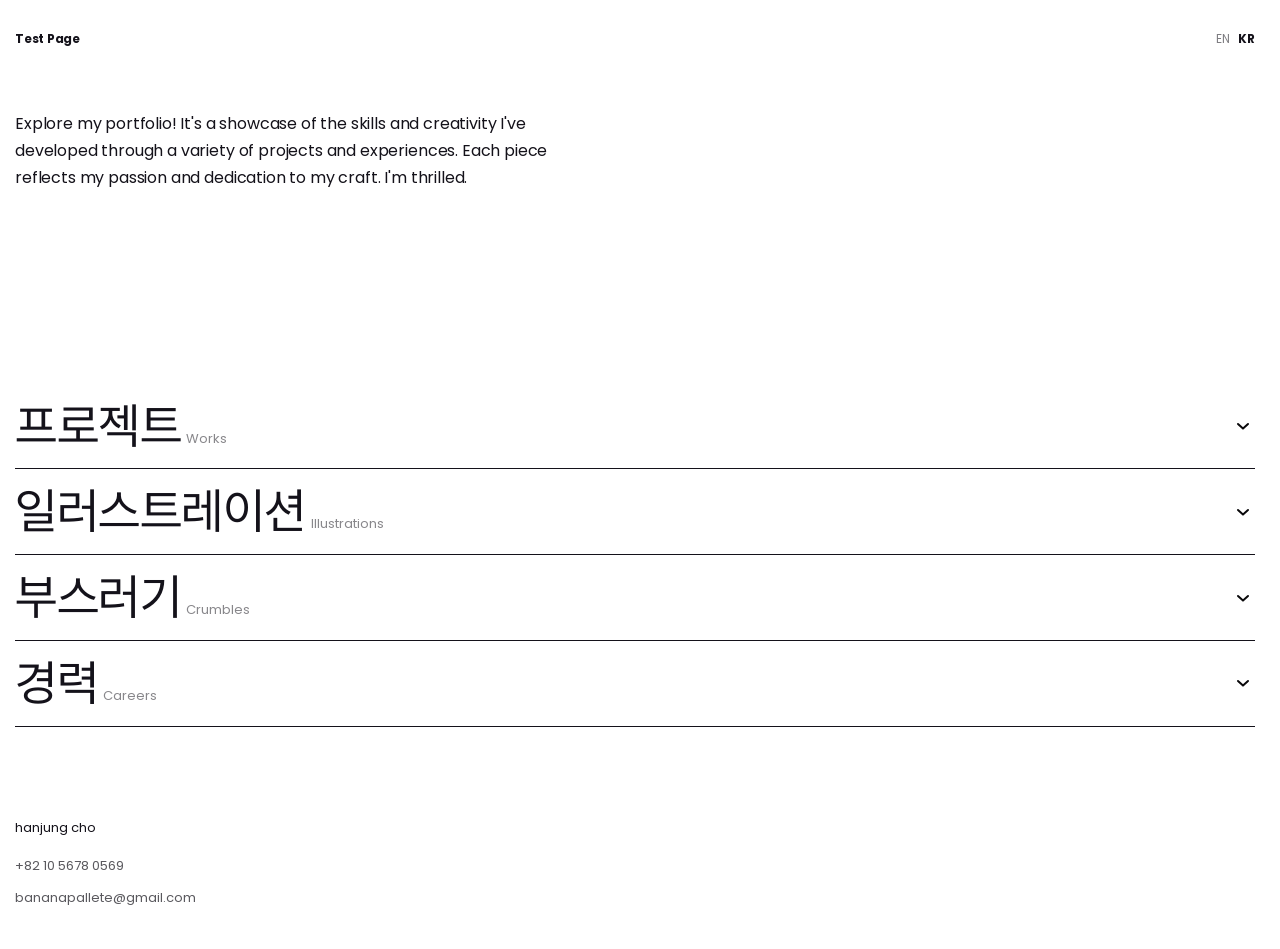
==== commit a4efe3f8: "fix: 로딩 스켈레톤을 카테고리 목록뿐 아니라 헤더·소개문·푸터·상세 제목까지 확장하고, 펼친 패널 여백을 덮어쓰던 죽은 CSS 제거 [스켈레톤 범위 확장] 지금까지 로딩 스켈레" ====
--- a/index.html
+++ b/index.html
@@ -13,6 +13,7 @@
     <div class="brand">
       <span class="brand-name" id="brandName"></span>
       <span class="brand-role" id="brandRole"></span>
+      <span class="skeleton-box skeleton-brand" id="brandSkeleton" aria-hidden="true"></span>
     </div>
     <div class="lang-switch" id="langSwitch">
       <button type="button" class="lang-btn" data-lang="en">EN</button>
@@ -24,8 +25,19 @@
 <section class="work">
   <div class="container">
     <p class="site-bio" id="siteBio" hidden></p>
+    <div class="skeleton-box skeleton-bio" id="bioSkeleton" aria-hidden="true"></div>
   </div>
-  <div class="acc-list" id="workSections"></div>
+  <div class="acc-list-wrap">
+    <div class="acc-list" id="workSections"></div>
+    <div class="page-skeleton" id="workSkeleton" aria-hidden="true">
+      <div class="page-skeleton-inner">
+        <div class="skeleton-box skeleton-row"></div>
+        <div class="skeleton-box skeleton-row"></div>
+        <div class="skeleton-box skeleton-row"></div>
+        <div class="skeleton-box skeleton-row"></div>
+      </div>
+    </div>
+  </div>
 </section>
 
 <footer class="site-footer">
@@ -33,6 +45,7 @@
     <div>
       <div class="footer-title" id="footerName"></div>
       <div class="footer-contact" id="footerContact"></div>
+      <div class="skeleton-box skeleton-footer" id="footerSkeleton" aria-hidden="true"></div>
     </div>
   </div>
 </footer>
--- a/style.css
+++ b/style.css
@@ -96,14 +96,11 @@
   --line: rgba(16, 16, 17, 0.12);
   --muted: rgba(16, 16, 17, 0.55);
 
-  /* 카테고리 필터용으로만 쓰는 최소한의 포인트 컬러 */
+  /* 포인트 컬러 */
   --branding: #ff4d6d;
-  --illustration: #6c5ce7;
-  --motion: #00c2a8;
   --sun: #ffc93c;
 
   --radius-lg: 28px;
-  --radius-md: 18px;
   --radius-sm: 10px;
   /* 레이아웃 값. 관리자에서 조절하면 JS가 이 값들을 바꾼다 */
   --side: 28px;
@@ -116,7 +113,6 @@
   /* 카드/패널처럼 배경 위에 살짝 떠 있는 면 */
   --panel: #ffffff;
 
-  --shadow-card: 0 10px 30px rgba(20, 18, 26, 0.08);
   --shadow-pop: 0 20px 50px rgba(20, 18, 26, 0.22);
 
   --header-h: 78px;
@@ -131,10 +127,6 @@
   --text-display-mobile: 36px;
   --text-headline: 39px;        /* 헤드라인 */
   --text-headline-mobile: 30px;
-  --text-h1: 31px;              /* 큰 제목 */
-  --text-h1-mobile: 23px;
-  --text-h2: 25px;              /* 중간 제목 */
-  --text-h2-mobile: 18px;
   --text-h3: 20px;              /* 작은 제목 */
   --text-h3-mobile: 15px;
   --text-body: 16px;            /* 본문 기본 */
@@ -336,14 +328,15 @@
   scroll-margin-top: calc(var(--header-h) + 8px);
 }
 
-/* 이름 줄 자체(.acc-head)는 공개 사이트와 똑같은 규칙을 그대로 쓰고,
-   여기서는 카테고리 사이 위쪽 여백만 관리자 전용으로 더해준다. */
+/* 이름 줄 자체(.acc-head)는 공개 사이트와 똑같은 규칙을 그대로 쓴다.
+   접힌 채로 쌓인 카테고리는 공개 사이트처럼 위아래 여백이 딱 붙어야 하므로
+   기본값은 0 — 바로 앞 카테고리가 펼쳐져 있어(그리드가 있어) 구분이
+   필요할 때만 관리자 전용으로 위쪽 여백을 더한다. */
 .work-section-head {
-  padding-top: 44px;
-}
-
-/* 섹션 머리를 생략한 경우(카테고리 하나) 그만큼의 위 여백을 섹션이 대신 갖는다 */
-.work-section-bare {
+  padding-top: 0;
+}
+
+.work-section:not(.ws-collapsed) + .work-section .work-section-head {
   padding-top: 44px;
 }
 
@@ -357,7 +350,10 @@
   gap: 12px;
 }
 
-.work-section .work-grid { padding-top: var(--acc-panel-top, 5px); }
+.work-section .work-grid {
+  padding-top: var(--acc-panel-top, 5px);
+  padding-bottom: var(--acc-panel-bottom, 24px);
+}
 
 /* 접힌 카테고리는 그리드만 감춘다 — 드래그로 다른 카테고리에 프로젝트를
    옮기려면 양쪽 다 펼쳐 놓아야 하므로, 공개 사이트처럼 하나만 열리게
@@ -501,8 +497,6 @@
   overflow: hidden;
   transition: max-height 0.4s ease;
 }
-
-.acc-item .work-grid { padding-top: 5px; padding-bottom: 24px; }
 
 /* ------------------------------- 경력(이력서) 레이아웃 -------------------------------
    프로젝트 그리드 대신 쓰는 이력서 형태. About·Skills·Experience·Education을
@@ -950,6 +944,117 @@
   }
 }
 
+/* -------- 페이지 로딩 스켈레톤: 실제 콘텐츠 자리에 반짝이다가 사라짐 --------
+   데이터가 오기 전까지 실제 콘텐츠 자리(.acc-list-wrap · .proj-blocks-wrap)를
+   빈 채로 두지 않고, 그 위에 겹쳐 반짝이는 판을 깐다. 데이터가 오면 JS가
+   is-hidden을 붙여 서서히 지운다 — 실제 콘텐츠는 이미 밑에 그려져 있으므로
+   막이 걷히듯 자연스럽게 드러난다. */
+.acc-list-wrap,
+.proj-blocks-wrap {
+  position: relative;
+  min-height: 320px;
+}
+
+.page-skeleton {
+  position: absolute;
+  inset: 0;
+  opacity: 1;
+  transition: opacity 0.4s ease;
+}
+
+.page-skeleton.is-hidden {
+  opacity: 0;
+  pointer-events: none;
+}
+
+/* 실제 카테고리 줄(.acc-item)·콘텐츠 블록(.proj-blocks)과 똑같이 가운데
+   정렬하고 좌우 여백을 줘야, 스켈레톤이 진짜 콘텐츠와 같은 자리에 온다 */
+.page-skeleton-inner {
+  width: 100%;
+  max-width: var(--wrap);
+  margin: 0 auto;
+  padding: 0 var(--side);
+  display: flex;
+  flex-direction: column;
+  gap: 14px;
+}
+
+.skeleton-box {
+  border-radius: var(--radius-sm);
+  background-color: var(--paper-soft);
+  background-image: linear-gradient(
+    100deg,
+    transparent 30%,
+    color-mix(in srgb, var(--ink) 10%, transparent) 50%,
+    transparent 70%
+  );
+  background-size: 200% 100%;
+  animation: skeleton-shimmer 1.6s ease-in-out infinite;
+  transition: opacity 0.3s ease;
+}
+
+/* 목록·상세의 큰 영역(.page-skeleton) 말고도, 브랜드명·소개문·푸터처럼
+   낱개로 반짝이다 사라지는 작은 조각들에 쓴다 */
+.skeleton-box.is-hidden {
+  opacity: 0;
+  pointer-events: none;
+}
+
+/* 카테고리 이름 줄과 비슷한 높이의 가로 막대 */
+.skeleton-row { height: 76px; }
+
+/* 콘텐츠 블록과 비슷한 두 가지 크기 */
+.skeleton-block-lg { height: 360px; }
+.skeleton-block-md { height: 220px; }
+
+/* 헤더 브랜드명 자리. .brand가 비어 있는 동안(position:relative) 그
+   왼쪽 위에 겹쳐 놓는다 */
+.brand { position: relative; }
+.skeleton-brand {
+  position: absolute;
+  top: 1px;
+  left: 0;
+  width: 64px;
+  height: 12px;
+  border-radius: 3px;
+}
+
+/* 홈 소개문 자리. 문단이 실제로 몇 줄일지 몰라 3줄 정도로 어림잡는다 */
+.skeleton-bio {
+  max-width: 420px;
+  height: 78px;
+  margin-top: 32px;
+}
+
+/* 푸터 이름·연락처 자리. .footer-grid의 첫 칸(position:relative)에 겹친다 */
+.footer-grid > div:first-child { position: relative; }
+.skeleton-footer {
+  position: absolute;
+  left: 0;
+  bottom: 0;
+  width: 160px;
+  height: 62px;
+}
+
+/* 상세 페이지 제목 자리. .proj-hero(position:relative)의 왼쪽 위, 실제
+   h1(.proj-title)이 그려질 자리에 겹친다. flex 자식으로 두면 justify-
+   content:space-between 때문에 빈 h1을 밀어내고 오른쪽으로 가버려서
+   absolute로 뺀다 */
+.skeleton-title {
+  position: absolute;
+  top: 0;
+  left: 0;
+  font-size: var(--text-display);
+  width: min(420px, 60%);
+  height: 0.72em;
+  margin-top: 0.14em;
+}
+
+@media (prefers-reduced-motion: reduce) {
+  .page-skeleton { transition: none; }
+  .skeleton-box { animation: none; }
+}
+
 /* ================================================================
    Admin page
    ================================================================ */
@@ -1488,8 +1593,6 @@
   transition: opacity 0.15s ease;
 }
 
-.project-thumb-card:hover .project-thumb-delete { opacity: 1; }
-
 .project-thumb-handle {
   position: absolute;
   top: 6px;
@@ -1510,10 +1613,7 @@
   transition: opacity 0.15s ease;
 }
 
-.project-thumb-card:hover .project-thumb-handle { opacity: 1; }
 .project-thumb-handle:active { cursor: grabbing; }
-
-.project-thumb-card.dragging { opacity: 0.4; }
 
 /* ---- 프로젝트 편집 팝업 ---- */
 
@@ -1948,6 +2048,7 @@
 /* 툴 아이콘이 타이틀 우측 상단에 오도록 가로 배치.
    DOM 순서는 타이틀 → 아이콘이고, space-between으로 좌/우에 자동 배치된다 */
 .proj-hero {
+  position: relative;
   padding-top: 0;
   display: flex;
   align-items: flex-start;
@@ -2067,11 +2168,6 @@
   width: 1.6em;
   height: 1.6em;
   flex: none;
-}
-
-.proj-meta-empty {
-  color: var(--meta-label);
-  opacity: 0.6;
 }
 
 /* 여백은 .proj-blocks 가 이미 갖고 있으므로 안에서 또 주면 두 번 들어간다 */
@@ -2917,6 +3013,7 @@
   .proj-meta-value,
   .proj-meta-tool { font-size: var(--text-label-mobile); }
   .proj-title { font-size: var(--text-display-mobile); }
+  .hero-preview .proj-title { font-size: var(--text-headline-mobile); }
   .proj-overview-desc,
   .blk-text { font-size: var(--text-body-mobile); }
 
@@ -2971,8 +3068,7 @@
   .proj-meta { margin-top: 46px; gap: 20px 26px; }
   .proj-meta-value { margin-top: 12px; }
   .proj-meta-tools { gap: 4px 14px; }
-  .work-section-head { padding-top: 28px; }
-  .work-section-bare { padding-top: 28px; }
+  .work-section:not(.ws-collapsed) + .work-section .work-section-head { padding-top: 28px; }
   .footer-grid { flex-direction: column; align-items: flex-start; }
 
   /* 관리자 페이지 */
